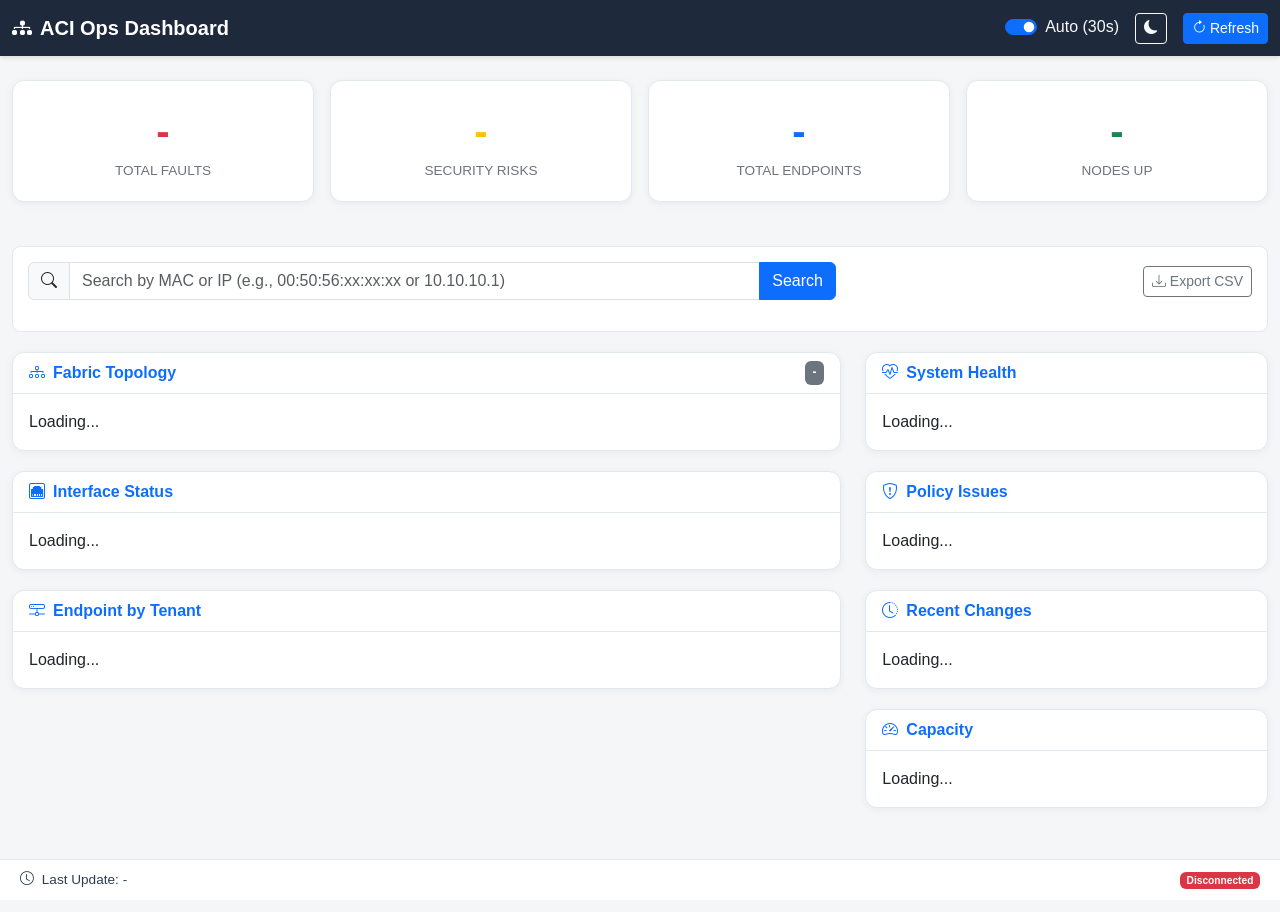
==== frontend/index.html @ 094ddac4 "feat: v1.1.0 - Endpoint 검색, 자동 새로고침, 테마 전환, CSV 내보내기" ====
<!DOCTYPE html>
<html lang="ko">
<head>
    <meta charset="UTF-8">
    <meta name="viewport" content="width=device-width, initial-scale=1.0">
    <title>ACI Ops Dashboard</title>
    
    <link href="https://cdn.jsdelivr.net/npm/bootstrap@5.3.0/dist/css/bootstrap.min.css" rel="stylesheet">
    <link rel="stylesheet" href="https://cdn.jsdelivr.net/npm/bootstrap-icons@1.10.0/font/bootstrap-icons.css">
    
    <style>
        /* ============================================
           테마 변수 (Light/Dark 모드 지원)
           ============================================ */
        :root {
            --bg-body: #f4f6f8;
            --bg-card: #ffffff;
            --bg-navbar: #1e293b;
            --text-main: #2c3e50;
            --text-muted: #6c757d;
            --border-color: #e2e8f0;
            --primary: #0d6efd;
            --success: #198754;
            --danger: #dc3545;
            --warning: #ffc107;
        }
        
        /* 다크 모드 */
        [data-theme="dark"] {
            --bg-body: #1a1a2e;
            --bg-card: #16213e;
            --bg-navbar: #0f0f1a;
            --text-main: #f8f9fa;
            --text-muted: #adb5bd;
            --border-color: #2d3748;
        }

        body { 
            background-color: var(--bg-body); 
            color: var(--text-main); 
            font-family: -apple-system, BlinkMacSystemFont, "Segoe UI", Roboto, sans-serif;
            transition: background-color 0.3s, color 0.3s;
        }

        /* 네비게이션 */
        .navbar {
            background-color: var(--bg-navbar) !important;
            box-shadow: 0 2px 4px rgba(0,0,0,0.1);
        }
        .navbar-brand { font-weight: 700; }

        /* 카드 */
        .card {
            background: var(--bg-card);
            border: 1px solid var(--border-color);
            border-radius: 12px;
            box-shadow: 0 2px 8px rgba(0,0,0,0.05);
            margin-bottom: 20px;
            transition: background-color 0.3s, border-color 0.3s;
        }
        .card-header {
            background: transparent;
            border-bottom: 1px solid var(--border-color);
            font-weight: 700;
            color: var(--primary);
        }

        /* 상단 통계 카드 */
        .stat-card { text-align: center; padding: 20px; }
        .stat-value { font-size: 2.5rem; font-weight: 700; }
        .stat-label { font-size: 0.85rem; color: var(--text-muted); }

        /* 토폴로지 */
        .topology-container { padding: 20px; text-align: center; }
        .layer-label { 
            font-size: 0.75rem; 
            font-weight: 700; 
            color: var(--text-muted); 
            margin: 15px 0 10px;
            letter-spacing: 1px;
        }
        .node-chip {
            display: inline-flex;
            align-items: center;
            padding: 8px 16px;
            margin: 4px;
            border-radius: 50px;
            font-size: 0.8rem;
            font-weight: 600;
            background: var(--bg-body);
            border: 1px solid var(--border-color);
            transition: transform 0.2s;
        }
        .node-chip:hover { transform: scale(1.05); cursor: pointer; }
        
        .status-dot {
            width: 8px; height: 8px;
            border-radius: 50%;
            margin-right: 8px;
        }
        .dot-up { background: var(--success); box-shadow: 0 0 4px var(--success); }
        .dot-down { background: var(--danger); box-shadow: 0 0 4px var(--danger); }
        
        .connector-line {
            height: 1px;
            background: var(--border-color);
            margin: 15px 10%;
        }

        /* 테이블 */
        .table { color: var(--text-main); }
        .table thead th { 
            background: var(--bg-body); 
            border-bottom: 2px solid var(--border-color);
            font-size: 0.8rem;
            text-transform: uppercase;
        }
        .table td { border-color: var(--border-color); }

        /* 검색창 */
        .search-box {
            background: var(--bg-card);
            border: 1px solid var(--border-color);
            border-radius: 8px;
            padding: 15px;
            margin-bottom: 20px;
        }

        /* 로딩 오버레이 */
        #loading-overlay {
            position: fixed;
            top: 0; left: 0;
            width: 100%; height: 100%;
            background: rgba(0,0,0,0.5);
            z-index: 9999;
            display: none;
            justify-content: center;
            align-items: center;
        }
        #loading-overlay .spinner-box {
            background: var(--bg-card);
            padding: 30px 50px;
            border-radius: 12px;
            text-align: center;
        }

        /* 상태 표시 바 */
        .status-bar {
            background: var(--bg-card);
            border-top: 1px solid var(--border-color);
            padding: 10px 20px;
            position: fixed;
            bottom: 0;
            width: 100%;
            font-size: 0.85rem;
            display: flex;
            justify-content: space-between;
            align-items: center;
        }

        /* ============================================
        다크 모드 추가 스타일
        ============================================ */
        [data-theme="dark"] .modal-content {
            background: var(--bg-card);
            color: var(--text-main);
        }
        [data-theme="dark"] .form-control {
            background: var(--bg-body);
            border-color: var(--border-color);
            color: var(--text-main);
        }
        [data-theme="dark"] .form-control::placeholder {
            color: var(--text-muted);
        }
        [data-theme="dark"] .input-group-text {
            background: var(--bg-body);
            border-color: var(--border-color);
            color: var(--text-main);
        }
        [data-theme="dark"] .table {
            color: var(--text-main);
        }
        [data-theme="dark"] .table thead th {
            background: var(--bg-body);
            color: var(--text-main);
            border-color: var(--border-color);
        }
        [data-theme="dark"] .table td {
            border-color: var(--border-color);
        }
        [data-theme="dark"] .alert-info {
            background: #1e3a5f;
            border-color: #2d4a6f;
            color: #7dd3fc;
        }
        [data-theme="dark"] .alert-warning {
            background: #4a3f00;
            border-color: #5a4f10;
            color: #fcd34d;
        }
        [data-theme="dark"] .alert-success {
            background: #14532d;
            border-color: #166534;
            color: #86efac;
        }
        [data-theme="dark"] .alert-danger {
            background: #4a1515;
            border-color: #5a2525;
            color: #fca5a5;
        }
        [data-theme="dark"] .list-group-item {
            background: transparent;
            border-color: var(--border-color);
            color: var(--text-main);
        }
        [data-theme="dark"] .list-group-item-action:hover {
            background: var(--bg-body);
        }
        [data-theme="dark"] .progress {
            background: var(--bg-body);
        }
        [data-theme="dark"] code {
            color: #f472b6;
        }
        [data-theme="dark"] .btn-outline-secondary {
            color: var(--text-muted);
            border-color: var(--border-color);
        }
        [data-theme="dark"] .btn-outline-secondary:hover {
            background: var(--bg-body);
            color: var(--text-main);
        }
        [data-theme="dark"] .stat-label {
            color: var(--text-muted);
        }
        [data-theme="dark"] .btn-close {
            filter: invert(1);
        }
        [data-theme="dark"] .node-chip {
            background: #2d3748;
            border-color: #4a5568;
            color: #f8f9fa;
        }
        [data-theme="dark"] .layer-label {
            color: #a0aec0;
        }
        [data-theme="dark"] .topology-container {
            color: #f8f9fa;
        }
    </style>
</head>
<body>
    <!-- ============================================
         로딩 오버레이
         ============================================ -->
    <div id="loading-overlay">
        <div class="spinner-box">
            <div class="spinner-border text-primary" role="status"></div>
            <div class="mt-3">Loading...</div>
        </div>
    </div>

    <!-- ============================================
         네비게이션 바
         ============================================ -->
    <nav class="navbar navbar-expand-lg navbar-dark sticky-top">
        <div class="container-fluid">
            <a class="navbar-brand" href="#">
                <i class="bi bi-diagram-3-fill me-2"></i>ACI Ops Dashboard
            </a>
            <div class="d-flex align-items-center gap-3">
                <!-- 자동 새로고침 토글 -->
                <div class="form-check form-switch text-light">
                    <input class="form-check-input" type="checkbox" id="autoRefresh" checked>
                    <label class="form-check-label" for="autoRefresh">Auto (30s)</label>
                </div>
                <!-- 테마 토글 -->
                <button class="btn btn-sm btn-outline-light" onclick="toggleTheme()" title="테마 전환">
                    <i class="bi bi-moon-fill" id="theme-icon"></i>
                </button>
                <!-- 새로고침 버튼 -->
                <button class="btn btn-sm btn-primary" onclick="loadAll()">
                    <i class="bi bi-arrow-clockwise me-1"></i>Refresh
                </button>
            </div>
        </div>
    </nav>

    <!-- ============================================
         메인 컨텐츠
         ============================================ -->
    <div class="container-fluid py-4" style="margin-bottom: 60px;">
        
        <!-- 상단 통계 카드 -->
        <div class="row g-3 mb-4">
            <div class="col-md-3">
                <div class="card stat-card">
                    <div class="stat-value text-danger" id="total-faults">-</div>
                    <div class="stat-label">TOTAL FAULTS</div>
                </div>
            </div>
            <div class="col-md-3">
                <div class="card stat-card">
                    <div class="stat-value text-warning" id="security-risks">-</div>
                    <div class="stat-label">SECURITY RISKS</div>
                </div>
            </div>
            <div class="col-md-3">
                <div class="card stat-card">
                    <div class="stat-value text-primary" id="total-endpoints">-</div>
                    <div class="stat-label">TOTAL ENDPOINTS</div>
                </div>
            </div>
            <div class="col-md-3">
                <div class="card stat-card">
                    <div class="stat-value text-success" id="nodes-up">-</div>
                    <div class="stat-label">NODES UP</div>
                </div>
            </div>
        </div>

        <!-- Endpoint 검색 -->
        <div class="search-box">
            <div class="row align-items-center">
                <div class="col-md-8">
                    <div class="input-group">
                        <span class="input-group-text"><i class="bi bi-search"></i></span>
                        <input type="text" class="form-control" id="search-input" 
                               placeholder="Search by MAC or IP (e.g., 00:50:56:xx:xx:xx or 10.10.10.1)">
                        <button class="btn btn-primary" onclick="searchEndpoint()">Search</button>
                    </div>
                </div>
                <div class="col-md-4 text-end">
                    <button class="btn btn-outline-secondary btn-sm" onclick="exportCSV()">
                        <i class="bi bi-download me-1"></i>Export CSV
                    </button>
                </div>
            </div>
            <div id="search-results" class="mt-3"></div>
        </div>

        <!-- 메인 그리드 -->
        <div class="row">
            <!-- 왼쪽: 토폴로지 + 인터페이스 + Endpoint -->
            <div class="col-lg-8">
                <div class="card">
                    <div class="card-header d-flex justify-content-between">
                        <span><i class="bi bi-diagram-3 me-2"></i>Fabric Topology</span>
                        <span class="badge bg-secondary" id="topology-summary">-</span>
                    </div>
                    <div class="card-body">
                        <div id="topology-content">Loading...</div>
                    </div>
                </div>

                <div class="card">
                    <div class="card-header">
                        <i class="bi bi-ethernet me-2"></i>Interface Status
                    </div>
                    <div class="card-body">
                        <div id="interface-content">Loading...</div>
                    </div>
                </div>

                <div class="card">
                    <div class="card-header">
                        <i class="bi bi-hdd-network me-2"></i>Endpoint by Tenant
                    </div>
                    <div class="card-body">
                        <div id="endpoint-content">Loading...</div>
                    </div>
                </div>
            </div>

            <!-- 오른쪽: Health + Policy + Audit + Capacity -->
            <div class="col-lg-4">
                <div class="card">
                    <div class="card-header">
                        <i class="bi bi-heart-pulse me-2"></i>System Health
                    </div>
                    <div class="card-body">
                        <div id="health-content">Loading...</div>
                    </div>
                </div>

                <div class="card">
                    <div class="card-header">
                        <i class="bi bi-shield-exclamation me-2"></i>Policy Issues
                    </div>
                    <div class="card-body">
                        <div id="policy-content">Loading...</div>
                    </div>
                </div>

                <div class="card">
                    <div class="card-header">
                        <i class="bi bi-clock-history me-2"></i>Recent Changes
                    </div>
                    <div class="card-body">
                        <div id="audit-content">Loading...</div>
                    </div>
                </div>

                <div class="card">
                    <div class="card-header">
                        <i class="bi bi-speedometer2 me-2"></i>Capacity
                    </div>
                    <div class="card-body">
                        <div id="capacity-content">Loading...</div>
                    </div>
                </div>
            </div>
        </div>
    </div>

    <!-- ============================================
         하단 상태 바
         ============================================ -->
    <div class="status-bar">
        <div>
            <i class="bi bi-clock me-1"></i>
            Last Update: <span id="last-update">-</span>
        </div>
        <div>
            <span class="badge bg-success" id="connection-status">Connected</span>
        </div>
    </div>

    <!-- ============================================
         Fault 상세 모달
         ============================================ -->
    <div class="modal fade" id="faultModal" tabindex="-1">
        <div class="modal-dialog modal-lg">
            <div class="modal-content">
                <div class="modal-header">
                    <h5 class="modal-title"><i class="bi bi-exclamation-triangle me-2"></i>Fault Details</h5>
                    <button type="button" class="btn-close" data-bs-dismiss="modal"></button>
                </div>
                <div class="modal-body" id="fault-modal-body"></div>
            </div>
        </div>
    </div>

    <!-- Bootstrap JS -->
    <script src="https://cdn.jsdelivr.net/npm/bootstrap@5.3.0/dist/js/bootstrap.bundle.min.js"></script>
    
    <script>
        // ============================================
        // 전역 변수
        // ============================================
        let autoRefreshInterval = null;  // 자동 새로고침 타이머
        let cachedData = null;           // API 응답 캐시 (CSV 내보내기용)

        // ============================================
        // 초기화
        // ============================================
        window.onload = function() {
            loadAll();           // 데이터 로드
            setupAutoRefresh();  // 자동 새로고침 설정
            loadTheme();         // 저장된 테마 로드
        };

        // ============================================
        // 자동 새로고침 설정
        // ============================================
        function setupAutoRefresh() {
            const checkbox = document.getElementById('autoRefresh');
            
            // 체크박스 상태 변경 이벤트
            checkbox.addEventListener('change', function() {
                if (this.checked) {
                    autoRefreshInterval = setInterval(loadAll, 30000);  // 30초
                } else {
                    clearInterval(autoRefreshInterval);
                }
            });
            
            // 초기 설정 (30초마다 새로고침)
            autoRefreshInterval = setInterval(loadAll, 30000);
        }

        // ============================================
        // 테마 전환 (다크/라이트)
        // ============================================
        function toggleTheme() {
            const body = document.body;
            const icon = document.getElementById('theme-icon');
            
            if (body.getAttribute('data-theme') === 'dark') {
                body.removeAttribute('data-theme');
                icon.className = 'bi bi-moon-fill';
                localStorage.setItem('theme', 'light');
            } else {
                body.setAttribute('data-theme', 'dark');
                icon.className = 'bi bi-sun-fill';
                localStorage.setItem('theme', 'dark');
            }
        }

        // 저장된 테마 로드
        function loadTheme() {
            const savedTheme = localStorage.getItem('theme');
            if (savedTheme === 'dark') {
                document.body.setAttribute('data-theme', 'dark');
                document.getElementById('theme-icon').className = 'bi bi-sun-fill';
            }
        }

        // ============================================
        // 전체 데이터 로드
        // ============================================
        async function loadAll() {
            document.getElementById('loading-overlay').style.display = 'flex';
            
            try {
                const response = await fetch('/api/all');
                if (!response.ok) throw new Error('API Error');
                
                const data = await response.json();
                cachedData = data;  // 캐시 저장
                
                // 상단 통계 업데이트
                document.getElementById('total-faults').textContent = data.health.total_faults;
                document.getElementById('security-risks').textContent = data.policy.security_risks;
                document.getElementById('total-endpoints').textContent = data.endpoint.total.toLocaleString();
                document.getElementById('nodes-up').textContent = `${data.health.nodes.up}/${data.health.nodes.up + data.health.nodes.down}`;
                
                // 각 섹션 렌더링
                renderTopology(data.topology);
                renderHealth(data.health);
                renderPolicy(data.policy);
                renderInterface(data.interface);
                renderEndpoint(data.endpoint);
                renderAudit(data.audit);
                renderCapacity(data.capacity);
                
                // 상태 바 업데이트
                document.getElementById('last-update').textContent = new Date().toLocaleTimeString();
                document.getElementById('connection-status').className = 'badge bg-success';
                document.getElementById('connection-status').textContent = 'Connected';
                
            } catch (error) {
                console.error('Error:', error);
                document.getElementById('connection-status').className = 'badge bg-danger';
                document.getElementById('connection-status').textContent = 'Disconnected';
            }
            
            document.getElementById('loading-overlay').style.display = 'none';
        }

        // ============================================
        // Endpoint 검색
        // ============================================
        async function searchEndpoint() {
            const query = document.getElementById('search-input').value.trim();
            if (!query) {
                alert('MAC 또는 IP 주소를 입력하세요.');
                return;
            }
            
            try {
                const response = await fetch(`/api/endpoint/search?q=${encodeURIComponent(query)}`);
                const results = await response.json();
                
                let html = '';
                if (results.length === 0) {
                    html = '<div class="alert alert-warning">검색 결과가 없습니다.</div>';
                } else {
                    html = `
                        <div class="alert alert-info">Found ${results.length} endpoint(s)</div>
                        <div class="table-responsive">
                            <table class="table table-sm table-bordered">
                                <thead>
                                    <tr>
                                        <th>MAC</th>
                                        <th>IP</th>
                                        <th>Tenant</th>
                                        <th>EPG</th>
                                        <th>Node</th>
                                        <th>Interface</th>
                                    </tr>
                                </thead>
                                <tbody>
                    `;
                    results.forEach(ep => {
                        html += `
                            <tr>
                                <td><code>${ep.mac}</code></td>
                                <td>${ep.ip}</td>
                                <td>${ep.tenant}</td>
                                <td>${ep.epg}</td>
                                <td><span class="badge bg-primary">${ep.node}</span></td>
                                <td><span class="badge bg-secondary">${ep.interface}</span></td>
                            </tr>
                        `;
                    });
                    html += '</tbody></table></div>';
                }
                
                document.getElementById('search-results').innerHTML = html;
                
            } catch (error) {
                document.getElementById('search-results').innerHTML = 
                    '<div class="alert alert-danger">검색 중 오류가 발생했습니다.</div>';
            }
        }

        // Enter 키로 검색
        document.getElementById('search-input').addEventListener('keypress', function(e) {
            if (e.key === 'Enter') searchEndpoint();
        });

        // ============================================
        // CSV 내보내기
        // ============================================
        function exportCSV() {
            if (!cachedData) {
                alert('데이터를 먼저 로드하세요.');
                return;
            }
            
            // CSV 데이터 생성
            let csv = 'Category,Item,Value\n';
            csv += `Health,Total Faults,${cachedData.health.total_faults}\n`;
            csv += `Health,Critical,${cachedData.health.severity.critical}\n`;
            csv += `Health,Major,${cachedData.health.severity.major}\n`;
            csv += `Health,Minor,${cachedData.health.severity.minor}\n`;
            csv += `Health,Warning,${cachedData.health.severity.warning}\n`;
            csv += `Health,Nodes Up,${cachedData.health.nodes.up}\n`;
            csv += `Health,Nodes Down,${cachedData.health.nodes.down}\n`;
            csv += `Policy,Security Risks,${cachedData.policy.security_risks}\n`;
            csv += `Policy,Tenants,${cachedData.policy.total_tenants}\n`;
            csv += `Policy,Contracts,${cachedData.policy.total_contracts}\n`;
            csv += `Interface,Total,${cachedData.interface.total}\n`;
            csv += `Interface,Up,${cachedData.interface.up}\n`;
            csv += `Interface,Down,${cachedData.interface.down}\n`;
            csv += `Endpoint,Total,${cachedData.endpoint.total}\n`;
            
            // 파일 다운로드
            const blob = new Blob([csv], { type: 'text/csv' });
            const url = window.URL.createObjectURL(blob);
            const a = document.createElement('a');
            a.href = url;
            a.download = `aci-report-${new Date().toISOString().slice(0,10)}.csv`;
            a.click();
        }

        // ============================================
        // 렌더링 함수들
        // ============================================
        
        // 토폴로지 렌더링
        function renderTopology(data) {
            document.getElementById('topology-summary').textContent = 
                `${data.summary.controllers}C / ${data.summary.spines}S / ${data.summary.leafs}L`;
            
            const getDot = (status) => `<span class="status-dot ${status === 'UP' ? 'dot-up' : 'dot-down'}"></span>`;
            
            let html = `
                <div class="topology-container">
                    <div class="layer-label">CONTROLLERS</div>
                    <div class="mb-2">
                        ${data.controllers.map(c => `
                            <div class="node-chip">${getDot(c.status)}${c.name}</div>
                        `).join('')}
                    </div>
                    
                    <div class="connector-line"></div>
                    
                    <div class="layer-label">SPINES</div>
                    <div class="mb-2">
                        ${data.spines.map(s => `
                            <div class="node-chip">${getDot(s.status)}${s.name}</div>
                        `).join('')}
                    </div>
                    
                    <div class="connector-line"></div>
                    
                    <div class="layer-label">LEAFS</div>
                    <div>
                        ${data.leafs.map(l => `
                            <div class="node-chip" style="${l.status !== 'UP' ? 'border-color:var(--danger)' : ''}">${getDot(l.status)}${l.name}</div>
                        `).join('')}
                    </div>
                </div>
            `;
            document.getElementById('topology-content').innerHTML = html;
        }

        // Health 렌더링
        function renderHealth(data) {
            let html = `
                <div class="d-flex gap-2 mb-3 flex-wrap">
                    <span class="badge bg-danger">Critical: ${data.severity.critical}</span>
                    <span class="badge bg-warning text-dark">Major: ${data.severity.major}</span>
                    <span class="badge bg-info">Minor: ${data.severity.minor}</span>
                    <span class="badge bg-secondary">Warning: ${data.severity.warning}</span>
                </div>
            `;
            
            if (data.critical_major.length > 0) {
                html += '<div class="list-group list-group-flush">';
                data.critical_major.slice(0, 5).forEach((f, idx) => {
                    const colorClass = f.severity === 'CRITICAL' ? 'text-danger' : 'text-warning';
                    html += `
                        <a href="#" class="list-group-item list-group-item-action ${colorClass}" 
                           onclick="showFaultDetail(${idx}); return false;">
                            <i class="bi bi-exclamation-circle me-1"></i>
                            <small>${f.description}</small>
                        </a>
                    `;
                });
                html += '</div>';
            } else {
                html += '<div class="text-success text-center py-3"><i class="bi bi-check-circle-fill fs-1"></i><br>All Systems Normal</div>';
            }
            
            document.getElementById('health-content').innerHTML = html;
        }

        // Fault 상세 모달
        function showFaultDetail(idx) {
            const fault = cachedData.health.critical_major[idx];
            document.getElementById('fault-modal-body').innerHTML = `
                <div class="mb-3">
                    <span class="badge ${fault.severity === 'CRITICAL' ? 'bg-danger' : 'bg-warning'} fs-6">${fault.severity}</span>
                </div>
                <p class="lead">${fault.description}</p>
            `;
            new bootstrap.Modal(document.getElementById('faultModal')).show();
        }

        // Policy 렌더링
        function renderPolicy(data) {
            let html = `
                <div class="d-flex justify-content-between mb-3">
                    <span>Tenants: <strong>${data.total_tenants}</strong></span>
                    <span>Contracts: <strong>${data.total_contracts}</strong></span>
                </div>
            `;
            
            if (data.risky_contracts.length > 0) {
                html += '<div class="text-danger mb-2"><small><i class="bi bi-exclamation-triangle me-1"></i>Risky Contracts:</small></div>';
                html += '<ul class="list-group list-group-flush">';
                data.risky_contracts.slice(0, 4).forEach(c => {
                    html += `<li class="list-group-item py-2 px-0"><small>[${c.tenant}] ${c.name}</small></li>`;
                });
                html += '</ul>';
            } else {
                html += '<div class="text-success"><i class="bi bi-shield-check me-1"></i>No risky policies found</div>';
            }
            
            document.getElementById('policy-content').innerHTML = html;
        }

        // Interface 렌더링
        function renderInterface(data) {
            const upPct = ((data.up / data.total) * 100).toFixed(1);
            
            let html = `
                <div class="progress mb-3" style="height: 20px;">
                    <div class="progress-bar bg-success" style="width: ${upPct}%">${data.up} Up</div>
                    <div class="progress-bar bg-danger" style="width: ${100-upPct}%">${data.down} Down</div>
                </div>
            `;
            
            if (data.down_reasons.length > 0) {
                html += '<table class="table table-sm mb-0"><thead><tr><th>Reason</th><th class="text-end">Count</th></tr></thead><tbody>';
                data.down_reasons.slice(0, 4).forEach(r => {
                    html += `<tr><td>${r.reason}</td><td class="text-end"><span class="badge bg-secondary">${r.count}</span></td></tr>`;
                });
                html += '</tbody></table>';
            }
            
            document.getElementById('interface-content').innerHTML = html;
        }

        // Endpoint 렌더링
        function renderEndpoint(data) {
            let html = '<table class="table table-sm mb-0"><thead><tr><th>Tenant</th><th class="text-end">Endpoints</th></tr></thead><tbody>';
            data.by_tenant.forEach(t => {
                html += `<tr><td>${t.tenant}</td><td class="text-end"><span class="badge bg-primary">${t.count}</span></td></tr>`;
            });
            html += '</tbody></table>';
            
            document.getElementById('endpoint-content').innerHTML = html;
        }

        // Audit 렌더링
        function renderAudit(data) {
            let html = `
                <div class="d-flex gap-2 mb-3">
                    <span class="badge bg-success">Create: ${data.actions.creation}</span>
                    <span class="badge bg-warning text-dark">Modify: ${data.actions.modification}</span>
                    <span class="badge bg-danger">Delete: ${data.actions.deletion}</span>
                </div>
            `;
            
            html += '<ul class="list-group list-group-flush">';
            data.by_user.slice(0, 3).forEach(u => {
                html += `
                    <li class="list-group-item d-flex justify-content-between py-2 px-0">
                        <span><i class="bi bi-person me-1"></i>${u.user}</span>
                        <span class="badge bg-secondary">${u.count}</span>
                    </li>
                `;
            });
            html += '</ul>';
            
            document.getElementById('audit-content').innerHTML = html;
        }

        // Capacity 렌더링
        function renderCapacity(data) {
            let html = '';
            
            if (data.high_usage_count > 0) {
                html += `<div class="alert alert-warning py-2"><i class="bi bi-exclamation-triangle me-1"></i>${data.high_usage_count} node(s) with high usage</div>`;
            } else {
                html += '<div class="alert alert-success py-2"><i class="bi bi-check-circle me-1"></i>All nodes normal</div>';
            }
            
            html += '<table class="table table-sm mb-0"><thead><tr><th>Node</th><th class="text-end">Usage</th></tr></thead><tbody>';
            data.tcam.slice(0, 5).forEach(t => {
                const barClass = t.percentage >= 80 ? 'bg-danger' : (t.percentage >= 50 ? 'bg-warning' : 'bg-success');
                html += `
                    <tr>
                        <td>${t.node}</td>
                        <td class="text-end"><span class="badge ${barClass}">${t.percentage}%</span></td>
                    </tr>
                `;
            });
            html += '</tbody></table>';
            
            document.getElementById('capacity-content').innerHTML = html;
        }
    </script>
</body>
</html>
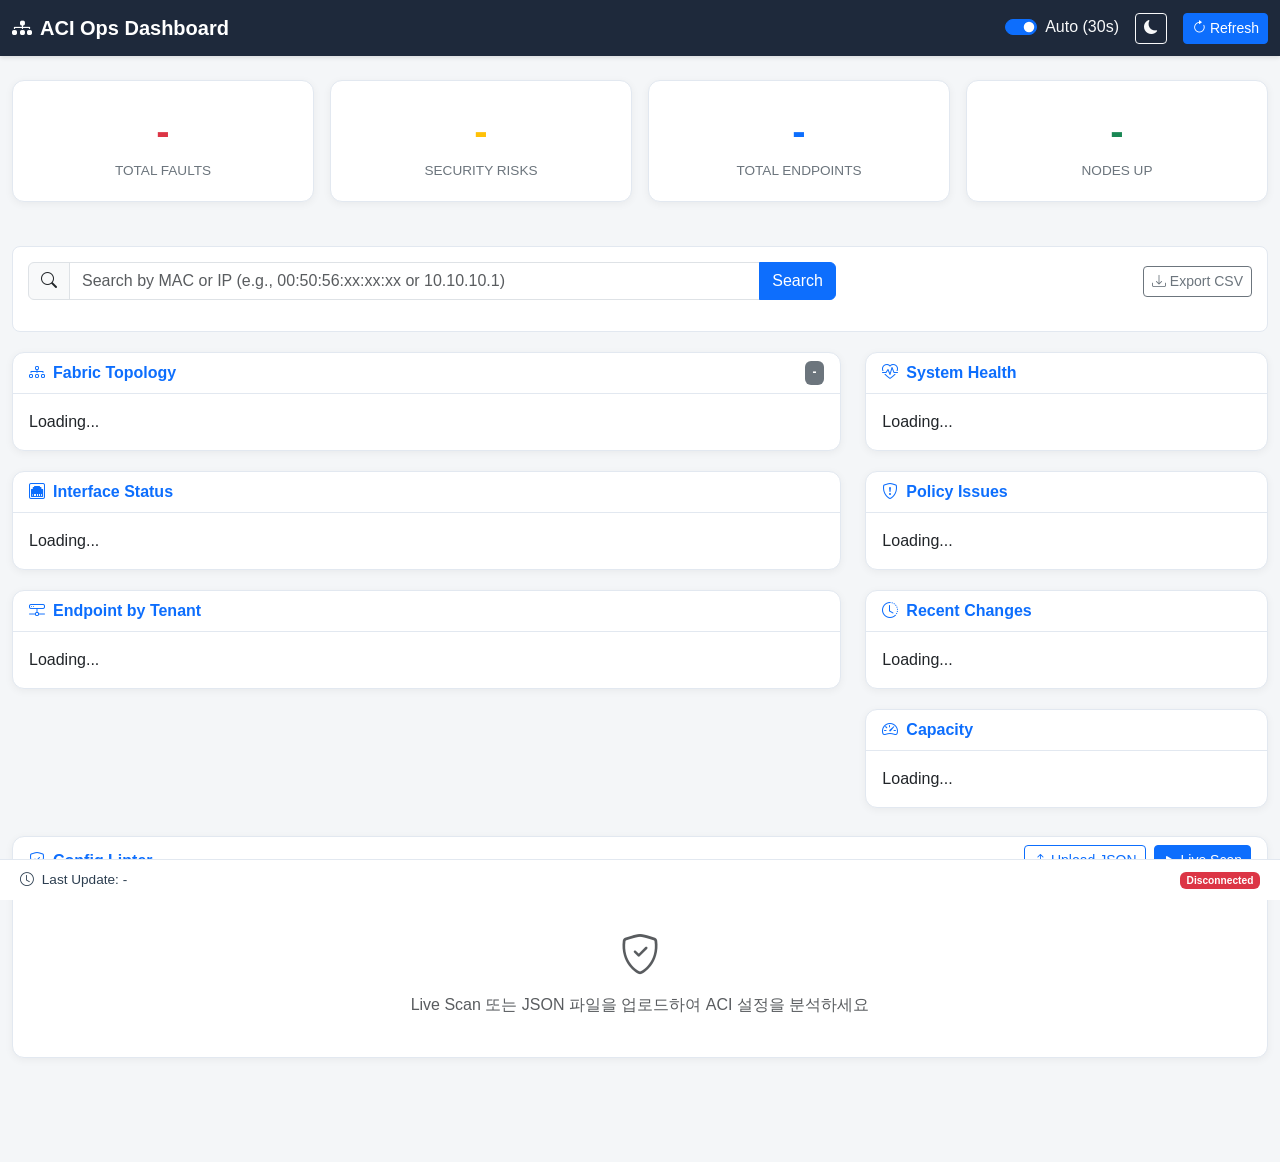
==== commit 1f5d9b96: ""feat: add Config Linter / Validator (v1.3.0)"" ====
--- a/frontend/index.html
+++ b/frontend/index.html
@@ -4,10 +4,10 @@
     <meta charset="UTF-8">
     <meta name="viewport" content="width=device-width, initial-scale=1.0">
     <title>ACI Ops Dashboard</title>
-    
+
     <link href="https://cdn.jsdelivr.net/npm/bootstrap@5.3.0/dist/css/bootstrap.min.css" rel="stylesheet">
     <link rel="stylesheet" href="https://cdn.jsdelivr.net/npm/bootstrap-icons@1.10.0/font/bootstrap-icons.css">
-    
+
     <style>
         /* ============================================
            테마 변수 (Light/Dark 모드 지원)
@@ -24,8 +24,7 @@
             --danger: #dc3545;
             --warning: #ffc107;
         }
-        
-        /* 다크 모드 */
+
         [data-theme="dark"] {
             --bg-body: #1a1a2e;
             --bg-card: #16213e;
@@ -35,47 +34,89 @@
             --border-color: #2d3748;
         }
 
-        body { 
-            background-color: var(--bg-body); 
-            color: var(--text-main); 
+        /* ============================================
+           기본 레이아웃
+           ============================================ */
+        body {
+            background-color: var(--bg-body);
+            color: var(--text-main);
             font-family: -apple-system, BlinkMacSystemFont, "Segoe UI", Roboto, sans-serif;
             transition: background-color 0.3s, color 0.3s;
         }
 
-        /* 네비게이션 */
-        .navbar {
+        /* header — 네비게이션 바 */
+        header .navbar {
             background-color: var(--bg-navbar) !important;
-            box-shadow: 0 2px 4px rgba(0,0,0,0.1);
-        }
-        .navbar-brand { font-weight: 700; }
-
-        /* 카드 */
-        .card {
+            box-shadow: 0 2px 4px rgba(0, 0, 0, 0.1);
+        }
+        header .navbar-brand { font-weight: 700; }
+
+        /* main — 페이지 본문 */
+        main {
+            padding: 1.5rem 1rem;
+            margin-bottom: 60px;
+        }
+
+        /* footer — 하단 상태 바 */
+        footer.status-bar {
+            background: var(--bg-card);
+            border-top: 1px solid var(--border-color);
+            padding: 10px 20px;
+            position: fixed;
+            bottom: 0;
+            width: 100%;
+            font-size: 0.85rem;
+            display: flex;
+            justify-content: space-between;
+            align-items: center;
+        }
+
+        /* ============================================
+           카드 공통 스타일
+           article.card — 독립적인 콘텐츠 단위
+           ============================================ */
+        article.card {
             background: var(--bg-card);
             border: 1px solid var(--border-color);
             border-radius: 12px;
-            box-shadow: 0 2px 8px rgba(0,0,0,0.05);
+            box-shadow: 0 2px 8px rgba(0, 0, 0, 0.05);
             margin-bottom: 20px;
             transition: background-color 0.3s, border-color 0.3s;
         }
-        .card-header {
+        article.card .card-header {
             background: transparent;
             border-bottom: 1px solid var(--border-color);
             font-weight: 700;
             color: var(--primary);
         }
 
-        /* 상단 통계 카드 */
-        .stat-card { text-align: center; padding: 20px; }
-        .stat-value { font-size: 2.5rem; font-weight: 700; }
-        .stat-label { font-size: 0.85rem; color: var(--text-muted); }
+        /* ============================================
+           섹션별 스타일
+           ============================================ */
+
+        /* 상단 통계 섹션 */
+        section.stats-section .stat-card {
+            text-align: center;
+            padding: 20px;
+        }
+        section.stats-section .stat-value { font-size: 2.5rem; font-weight: 700; }
+        section.stats-section .stat-label { font-size: 0.85rem; color: var(--text-muted); }
+
+        /* Endpoint 검색 섹션 */
+        section.search-section {
+            background: var(--bg-card);
+            border: 1px solid var(--border-color);
+            border-radius: 8px;
+            padding: 15px;
+            margin-bottom: 20px;
+        }
 
         /* 토폴로지 */
         .topology-container { padding: 20px; text-align: center; }
-        .layer-label { 
-            font-size: 0.75rem; 
-            font-weight: 700; 
-            color: var(--text-muted); 
+        .layer-label {
+            font-size: 0.75rem;
+            font-weight: 700;
+            color: var(--text-muted);
             margin: 15px 0 10px;
             letter-spacing: 1px;
         }
@@ -92,15 +133,16 @@
             transition: transform 0.2s;
         }
         .node-chip:hover { transform: scale(1.05); cursor: pointer; }
-        
+
         .status-dot {
-            width: 8px; height: 8px;
+            width: 8px;
+            height: 8px;
             border-radius: 50%;
             margin-right: 8px;
         }
-        .dot-up { background: var(--success); box-shadow: 0 0 4px var(--success); }
-        .dot-down { background: var(--danger); box-shadow: 0 0 4px var(--danger); }
-        
+        .dot-up   { background: var(--success); box-shadow: 0 0 4px var(--success); }
+        .dot-down { background: var(--danger);  box-shadow: 0 0 4px var(--danger); }
+
         .connector-line {
             height: 1px;
             background: var(--border-color);
@@ -109,29 +151,20 @@
 
         /* 테이블 */
         .table { color: var(--text-main); }
-        .table thead th { 
-            background: var(--bg-body); 
+        .table thead th {
+            background: var(--bg-body);
             border-bottom: 2px solid var(--border-color);
             font-size: 0.8rem;
             text-transform: uppercase;
         }
         .table td { border-color: var(--border-color); }
-
-        /* 검색창 */
-        .search-box {
-            background: var(--bg-card);
-            border: 1px solid var(--border-color);
-            border-radius: 8px;
-            padding: 15px;
-            margin-bottom: 20px;
-        }
 
         /* 로딩 오버레이 */
         #loading-overlay {
             position: fixed;
             top: 0; left: 0;
             width: 100%; height: 100%;
-            background: rgba(0,0,0,0.5);
+            background: rgba(0, 0, 0, 0.5);
             z-index: 9999;
             display: none;
             justify-content: center;
@@ -144,23 +177,9 @@
             text-align: center;
         }
 
-        /* 상태 표시 바 */
-        .status-bar {
-            background: var(--bg-card);
-            border-top: 1px solid var(--border-color);
-            padding: 10px 20px;
-            position: fixed;
-            bottom: 0;
-            width: 100%;
-            font-size: 0.85rem;
-            display: flex;
-            justify-content: space-between;
-            align-items: center;
-        }
-
         /* ============================================
-        다크 모드 추가 스타일
-        ============================================ */
+           다크 모드 오버라이드
+           ============================================ */
         [data-theme="dark"] .modal-content {
             background: var(--bg-card);
             color: var(--text-main);
@@ -170,273 +189,285 @@
             border-color: var(--border-color);
             color: var(--text-main);
         }
-        [data-theme="dark"] .form-control::placeholder {
-            color: var(--text-muted);
-        }
+        [data-theme="dark"] .form-control::placeholder { color: var(--text-muted); }
         [data-theme="dark"] .input-group-text {
             background: var(--bg-body);
             border-color: var(--border-color);
             color: var(--text-main);
         }
-        [data-theme="dark"] .table {
-            color: var(--text-main);
-        }
-        [data-theme="dark"] .table thead th {
-            background: var(--bg-body);
-            color: var(--text-main);
-            border-color: var(--border-color);
-        }
-        [data-theme="dark"] .table td {
-            border-color: var(--border-color);
-        }
-        [data-theme="dark"] .alert-info {
-            background: #1e3a5f;
-            border-color: #2d4a6f;
-            color: #7dd3fc;
-        }
-        [data-theme="dark"] .alert-warning {
-            background: #4a3f00;
-            border-color: #5a4f10;
-            color: #fcd34d;
-        }
-        [data-theme="dark"] .alert-success {
-            background: #14532d;
-            border-color: #166534;
-            color: #86efac;
-        }
-        [data-theme="dark"] .alert-danger {
-            background: #4a1515;
-            border-color: #5a2525;
-            color: #fca5a5;
-        }
-        [data-theme="dark"] .list-group-item {
-            background: transparent;
-            border-color: var(--border-color);
-            color: var(--text-main);
-        }
-        [data-theme="dark"] .list-group-item-action:hover {
-            background: var(--bg-body);
-        }
-        [data-theme="dark"] .progress {
-            background: var(--bg-body);
-        }
-        [data-theme="dark"] code {
-            color: #f472b6;
-        }
-        [data-theme="dark"] .btn-outline-secondary {
-            color: var(--text-muted);
-            border-color: var(--border-color);
-        }
-        [data-theme="dark"] .btn-outline-secondary:hover {
-            background: var(--bg-body);
-            color: var(--text-main);
-        }
-        [data-theme="dark"] .stat-label {
-            color: var(--text-muted);
-        }
-        [data-theme="dark"] .btn-close {
-            filter: invert(1);
-        }
-        [data-theme="dark"] .node-chip {
-            background: #2d3748;
-            border-color: #4a5568;
-            color: #f8f9fa;
-        }
-        [data-theme="dark"] .layer-label {
-            color: #a0aec0;
-        }
-        [data-theme="dark"] .topology-container {
-            color: #f8f9fa;
-        }
+        [data-theme="dark"] .table            { color: var(--text-main); }
+        [data-theme="dark"] .table thead th   { background: var(--bg-body); color: var(--text-main); border-color: var(--border-color); }
+        [data-theme="dark"] .table td         { border-color: var(--border-color); }
+        [data-theme="dark"] .alert-info       { background: #1e3a5f; border-color: #2d4a6f; color: #7dd3fc; }
+        [data-theme="dark"] .alert-warning    { background: #4a3f00; border-color: #5a4f10; color: #fcd34d; }
+        [data-theme="dark"] .alert-success    { background: #14532d; border-color: #166534; color: #86efac; }
+        [data-theme="dark"] .alert-danger     { background: #4a1515; border-color: #5a2525; color: #fca5a5; }
+        [data-theme="dark"] .list-group-item  { background: transparent; border-color: var(--border-color); color: var(--text-main); }
+        [data-theme="dark"] .list-group-item-action:hover { background: var(--bg-body); }
+        [data-theme="dark"] .progress         { background: var(--bg-body); }
+        [data-theme="dark"] code              { color: #f472b6; }
+        [data-theme="dark"] .btn-outline-secondary       { color: var(--text-muted); border-color: var(--border-color); }
+        [data-theme="dark"] .btn-outline-secondary:hover { background: var(--bg-body); color: var(--text-main); }
+        [data-theme="dark"] .stat-label       { color: var(--text-muted); }
+        [data-theme="dark"] .btn-close        { filter: invert(1); }
+        [data-theme="dark"] .node-chip        { background: #2d3748; border-color: #4a5568; color: #f8f9fa; }
+        [data-theme="dark"] .layer-label      { color: #a0aec0; }
+        [data-theme="dark"] .topology-container { color: #f8f9fa; }
+        [data-theme="dark"] .table-danger     { --bs-table-bg: rgba(220, 53, 69, 0.15); --bs-table-color: var(--text-main); }
     </style>
 </head>
 <body>
+
     <!-- ============================================
-         로딩 오버레이
+         로딩 오버레이 (role="status" — 접근성)
          ============================================ -->
-    <div id="loading-overlay">
+    <div id="loading-overlay" role="status" aria-live="polite">
         <div class="spinner-box">
-            <div class="spinner-border text-primary" role="status"></div>
+            <div class="spinner-border text-primary" aria-hidden="true"></div>
             <div class="mt-3">Loading...</div>
         </div>
     </div>
 
     <!-- ============================================
-         네비게이션 바
+         header — 사이트 헤더 / 네비게이션
          ============================================ -->
-    <nav class="navbar navbar-expand-lg navbar-dark sticky-top">
-        <div class="container-fluid">
-            <a class="navbar-brand" href="#">
-                <i class="bi bi-diagram-3-fill me-2"></i>ACI Ops Dashboard
-            </a>
-            <div class="d-flex align-items-center gap-3">
-                <!-- 자동 새로고침 토글 -->
-                <div class="form-check form-switch text-light">
-                    <input class="form-check-input" type="checkbox" id="autoRefresh" checked>
-                    <label class="form-check-label" for="autoRefresh">Auto (30s)</label>
-                </div>
-                <!-- 테마 토글 -->
-                <button class="btn btn-sm btn-outline-light" onclick="toggleTheme()" title="테마 전환">
-                    <i class="bi bi-moon-fill" id="theme-icon"></i>
-                </button>
-                <!-- 새로고침 버튼 -->
-                <button class="btn btn-sm btn-primary" onclick="loadAll()">
-                    <i class="bi bi-arrow-clockwise me-1"></i>Refresh
-                </button>
+    <header>
+        <nav class="navbar navbar-expand-lg navbar-dark sticky-top" aria-label="메인 네비게이션">
+            <div class="container-fluid">
+                <a class="navbar-brand" href="#">
+                    <i class="bi bi-diagram-3-fill me-2" aria-hidden="true"></i>ACI Ops Dashboard
+                </a>
+                <div class="d-flex align-items-center gap-3">
+                    <div class="form-check form-switch text-light">
+                        <input class="form-check-input" type="checkbox" id="autoRefresh"
+                               role="switch" aria-label="자동 새로고침 30초" checked>
+                        <label class="form-check-label" for="autoRefresh">Auto (30s)</label>
+                    </div>
+                    <button class="btn btn-sm btn-outline-light"
+                            onclick="toggleTheme()" aria-label="테마 전환">
+                        <i class="bi bi-moon-fill" id="theme-icon" aria-hidden="true"></i>
+                    </button>
+                    <button class="btn btn-sm btn-primary" onclick="loadAll()">
+                        <i class="bi bi-arrow-clockwise me-1" aria-hidden="true"></i>Refresh
+                    </button>
+                </div>
             </div>
-        </div>
-    </nav>
+        </nav>
+    </header>
 
     <!-- ============================================
-         메인 컨텐츠
+         main — 페이지 본문 전체
          ============================================ -->
-    <div class="container-fluid py-4" style="margin-bottom: 60px;">
-        
-        <!-- 상단 통계 카드 -->
-        <div class="row g-3 mb-4">
-            <div class="col-md-3">
-                <div class="card stat-card">
-                    <div class="stat-value text-danger" id="total-faults">-</div>
-                    <div class="stat-label">TOTAL FAULTS</div>
+    <main class="container-fluid">
+
+        <!-- ----------------------------------------
+             section: 상단 통계 요약
+             ---------------------------------------- -->
+        <section class="stats-section" aria-label="운영 현황 요약">
+            <div class="row g-3 mb-4">
+                <div class="col-md-3">
+                    <article class="card stat-card">
+                        <div class="stat-value text-danger" id="total-faults">-</div>
+                        <div class="stat-label">TOTAL FAULTS</div>
+                    </article>
+                </div>
+                <div class="col-md-3">
+                    <article class="card stat-card">
+                        <div class="stat-value text-warning" id="security-risks">-</div>
+                        <div class="stat-label">SECURITY RISKS</div>
+                    </article>
+                </div>
+                <div class="col-md-3">
+                    <article class="card stat-card">
+                        <div class="stat-value text-primary" id="total-endpoints">-</div>
+                        <div class="stat-label">TOTAL ENDPOINTS</div>
+                    </article>
+                </div>
+                <div class="col-md-3">
+                    <article class="card stat-card">
+                        <div class="stat-value text-success" id="nodes-up">-</div>
+                        <div class="stat-label">NODES UP</div>
+                    </article>
                 </div>
             </div>
-            <div class="col-md-3">
-                <div class="card stat-card">
-                    <div class="stat-value text-warning" id="security-risks">-</div>
-                    <div class="stat-label">SECURITY RISKS</div>
-                </div>
-            </div>
-            <div class="col-md-3">
-                <div class="card stat-card">
-                    <div class="stat-value text-primary" id="total-endpoints">-</div>
-                    <div class="stat-label">TOTAL ENDPOINTS</div>
-                </div>
-            </div>
-            <div class="col-md-3">
-                <div class="card stat-card">
-                    <div class="stat-value text-success" id="nodes-up">-</div>
-                    <div class="stat-label">NODES UP</div>
-                </div>
-            </div>
-        </div>
-
-        <!-- Endpoint 검색 -->
-        <div class="search-box">
+        </section>
+
+        <!-- ----------------------------------------
+             section: Endpoint 검색
+             ---------------------------------------- -->
+        <section class="search-section" aria-label="Endpoint 검색">
             <div class="row align-items-center">
                 <div class="col-md-8">
                     <div class="input-group">
-                        <span class="input-group-text"><i class="bi bi-search"></i></span>
-                        <input type="text" class="form-control" id="search-input" 
-                               placeholder="Search by MAC or IP (e.g., 00:50:56:xx:xx:xx or 10.10.10.1)">
+                        <label class="input-group-text" for="search-input">
+                            <i class="bi bi-search" aria-hidden="true"></i>
+                        </label>
+                        <input type="search" class="form-control" id="search-input"
+                               placeholder="Search by MAC or IP (e.g., 00:50:56:xx:xx:xx or 10.10.10.1)"
+                               aria-label="MAC 또는 IP 주소 검색">
                         <button class="btn btn-primary" onclick="searchEndpoint()">Search</button>
                     </div>
                 </div>
                 <div class="col-md-4 text-end">
                     <button class="btn btn-outline-secondary btn-sm" onclick="exportCSV()">
-                        <i class="bi bi-download me-1"></i>Export CSV
+                        <i class="bi bi-download me-1" aria-hidden="true"></i>Export CSV
                     </button>
                 </div>
             </div>
-            <div id="search-results" class="mt-3"></div>
-        </div>
-
-        <!-- 메인 그리드 -->
-        <div class="row">
-            <!-- 왼쪽: 토폴로지 + 인터페이스 + Endpoint -->
-            <div class="col-lg-8">
-                <div class="card">
-                    <div class="card-header d-flex justify-content-between">
-                        <span><i class="bi bi-diagram-3 me-2"></i>Fabric Topology</span>
-                        <span class="badge bg-secondary" id="topology-summary">-</span>
-                    </div>
-                    <div class="card-body">
-                        <div id="topology-content">Loading...</div>
-                    </div>
-                </div>
-
-                <div class="card">
-                    <div class="card-header">
-                        <i class="bi bi-ethernet me-2"></i>Interface Status
-                    </div>
-                    <div class="card-body">
-                        <div id="interface-content">Loading...</div>
-                    </div>
-                </div>
-
-                <div class="card">
-                    <div class="card-header">
-                        <i class="bi bi-hdd-network me-2"></i>Endpoint by Tenant
-                    </div>
-                    <div class="card-body">
-                        <div id="endpoint-content">Loading...</div>
-                    </div>
+            <div id="search-results" class="mt-3"
+                 role="region" aria-live="polite" aria-label="검색 결과"></div>
+        </section>
+
+        <!-- ----------------------------------------
+             section: 메인 대시보드 그리드
+             ---------------------------------------- -->
+        <section aria-label="대시보드 상세 정보">
+            <div class="row">
+
+                <!-- 왼쪽 컬럼 -->
+                <div class="col-lg-8">
+
+                    <article class="card" aria-label="Fabric Topology">
+                        <header class="card-header d-flex justify-content-between">
+                            <span><i class="bi bi-diagram-3 me-2" aria-hidden="true"></i>Fabric Topology</span>
+                            <span class="badge bg-secondary" id="topology-summary">-</span>
+                        </header>
+                        <div class="card-body">
+                            <div id="topology-content">Loading...</div>
+                        </div>
+                    </article>
+
+                    <article class="card" aria-label="Interface Status">
+                        <header class="card-header">
+                            <i class="bi bi-ethernet me-2" aria-hidden="true"></i>Interface Status
+                        </header>
+                        <div class="card-body">
+                            <div id="interface-content">Loading...</div>
+                        </div>
+                    </article>
+
+                    <article class="card" aria-label="Endpoint by Tenant">
+                        <header class="card-header">
+                            <i class="bi bi-hdd-network me-2" aria-hidden="true"></i>Endpoint by Tenant
+                        </header>
+                        <div class="card-body">
+                            <div id="endpoint-content">Loading...</div>
+                        </div>
+                    </article>
+
+                </div>
+
+                <!-- 오른쪽 컬럼 -->
+                <div class="col-lg-4">
+
+                    <article class="card" aria-label="System Health">
+                        <header class="card-header">
+                            <i class="bi bi-heart-pulse me-2" aria-hidden="true"></i>System Health
+                        </header>
+                        <div class="card-body">
+                            <div id="health-content">Loading...</div>
+                        </div>
+                    </article>
+
+                    <article class="card" aria-label="Policy Issues">
+                        <header class="card-header">
+                            <i class="bi bi-shield-exclamation me-2" aria-hidden="true"></i>Policy Issues
+                        </header>
+                        <div class="card-body">
+                            <div id="policy-content">Loading...</div>
+                        </div>
+                    </article>
+
+                    <article class="card" aria-label="Recent Changes">
+                        <header class="card-header">
+                            <i class="bi bi-clock-history me-2" aria-hidden="true"></i>Recent Changes
+                        </header>
+                        <div class="card-body">
+                            <div id="audit-content">Loading...</div>
+                        </div>
+                    </article>
+
+                    <article class="card" aria-label="Capacity">
+                        <header class="card-header">
+                            <i class="bi bi-speedometer2 me-2" aria-hidden="true"></i>Capacity
+                        </header>
+                        <div class="card-body">
+                            <div id="capacity-content">Loading...</div>
+                        </div>
+                    </article>
+
                 </div>
             </div>
-
-            <!-- 오른쪽: Health + Policy + Audit + Capacity -->
-            <div class="col-lg-4">
-                <div class="card">
-                    <div class="card-header">
-                        <i class="bi bi-heart-pulse me-2"></i>System Health
-                    </div>
-                    <div class="card-body">
-                        <div id="health-content">Loading...</div>
-                    </div>
-                </div>
-
-                <div class="card">
-                    <div class="card-header">
-                        <i class="bi bi-shield-exclamation me-2"></i>Policy Issues
-                    </div>
-                    <div class="card-body">
-                        <div id="policy-content">Loading...</div>
-                    </div>
-                </div>
-
-                <div class="card">
-                    <div class="card-header">
-                        <i class="bi bi-clock-history me-2"></i>Recent Changes
-                    </div>
-                    <div class="card-body">
-                        <div id="audit-content">Loading...</div>
-                    </div>
-                </div>
-
-                <div class="card">
-                    <div class="card-header">
-                        <i class="bi bi-speedometer2 me-2"></i>Capacity
-                    </div>
-                    <div class="card-body">
-                        <div id="capacity-content">Loading...</div>
-                    </div>
+        </section>
+
+        <!-- ----------------------------------------
+             section: Config Linter (v1.3.0)
+             ---------------------------------------- -->
+        <section aria-label="Config Linter">
+            <div class="row mt-2">
+                <div class="col-12">
+                    <article class="card" aria-label="ACI Config Linter">
+                        <header class="card-header d-flex justify-content-between align-items-center">
+                            <span>
+                                <i class="bi bi-shield-check me-2" aria-hidden="true"></i>Config Linter
+                            </span>
+                            <div class="d-flex gap-2 align-items-center">
+                                <input type="file" id="lint-file-input" accept=".json"
+                                       style="display:none"
+                                       aria-label="APIC export JSON 파일 선택"
+                                       onchange="lintUpload(this)">
+                                <button class="btn btn-sm btn-outline-primary"
+                                        onclick="document.getElementById('lint-file-input').click()">
+                                    <i class="bi bi-upload me-1" aria-hidden="true"></i>Upload JSON
+                                </button>
+                                <button class="btn btn-sm btn-primary" onclick="lintLive()">
+                                    <i class="bi bi-play-fill me-1" aria-hidden="true"></i>Live Scan
+                                </button>
+                            </div>
+                        </header>
+                        <div class="card-body">
+                            <div id="linter-content"
+                                 role="region" aria-live="polite" aria-label="Linter 결과">
+                                <div class="text-center text-muted py-4">
+                                    <i class="bi bi-shield-check fs-1 d-block mb-2" aria-hidden="true"></i>
+                                    Live Scan 또는 JSON 파일을 업로드하여 ACI 설정을 분석하세요
+                                </div>
+                            </div>
+                        </div>
+                    </article>
                 </div>
             </div>
-        </div>
-    </div>
+        </section>
+
+    </main>
 
     <!-- ============================================
-         하단 상태 바
+         footer — 하단 상태 바
          ============================================ -->
-    <div class="status-bar">
+    <footer class="status-bar" role="contentinfo" aria-label="연결 상태">
         <div>
-            <i class="bi bi-clock me-1"></i>
-            Last Update: <span id="last-update">-</span>
+            <i class="bi bi-clock me-1" aria-hidden="true"></i>
+            Last Update: <time id="last-update">-</time>
         </div>
         <div>
-            <span class="badge bg-success" id="connection-status">Connected</span>
+            <span class="badge bg-success" id="connection-status" role="status">Connected</span>
         </div>
-    </div>
+    </footer>
 
     <!-- ============================================
          Fault 상세 모달
          ============================================ -->
-    <div class="modal fade" id="faultModal" tabindex="-1">
+    <div class="modal fade" id="faultModal" tabindex="-1"
+         aria-modal="true" aria-labelledby="faultModalTitle">
         <div class="modal-dialog modal-lg">
             <div class="modal-content">
-                <div class="modal-header">
-                    <h5 class="modal-title"><i class="bi bi-exclamation-triangle me-2"></i>Fault Details</h5>
-                    <button type="button" class="btn-close" data-bs-dismiss="modal"></button>
-                </div>
+                <header class="modal-header">
+                    <h2 class="modal-title h5" id="faultModalTitle">
+                        <i class="bi bi-exclamation-triangle me-2" aria-hidden="true"></i>Fault Details
+                    </h2>
+                    <button type="button" class="btn-close"
+                            data-bs-dismiss="modal" aria-label="닫기"></button>
+                </header>
                 <div class="modal-body" id="fault-modal-body"></div>
             </div>
         </div>
@@ -444,39 +475,35 @@
 
     <!-- Bootstrap JS -->
     <script src="https://cdn.jsdelivr.net/npm/bootstrap@5.3.0/dist/js/bootstrap.bundle.min.js"></script>
-    
+
     <script>
         // ============================================
         // 전역 변수
         // ============================================
-        let autoRefreshInterval = null;  // 자동 새로고침 타이머
-        let cachedData = null;           // API 응답 캐시 (CSV 내보내기용)
+        let autoRefreshInterval = null;
+        let cachedData = null;
 
         // ============================================
         // 초기화
         // ============================================
-        window.onload = function() {
-            loadAll();           // 데이터 로드
-            setupAutoRefresh();  // 자동 새로고침 설정
-            loadTheme();         // 저장된 테마 로드
+        window.onload = function () {
+            loadAll();
+            setupAutoRefresh();
+            loadTheme();
         };
 
         // ============================================
-        // 자동 새로고침 설정
+        // 자동 새로고침
         // ============================================
         function setupAutoRefresh() {
             const checkbox = document.getElementById('autoRefresh');
-            
-            // 체크박스 상태 변경 이벤트
-            checkbox.addEventListener('change', function() {
+            checkbox.addEventListener('change', function () {
                 if (this.checked) {
-                    autoRefreshInterval = setInterval(loadAll, 30000);  // 30초
+                    autoRefreshInterval = setInterval(loadAll, 30000);
                 } else {
                     clearInterval(autoRefreshInterval);
                 }
             });
-            
-            // 초기 설정 (30초마다 새로고침)
             autoRefreshInterval = setInterval(loadAll, 30000);
         }
 
@@ -486,7 +513,6 @@
         function toggleTheme() {
             const body = document.body;
             const icon = document.getElementById('theme-icon');
-            
             if (body.getAttribute('data-theme') === 'dark') {
                 body.removeAttribute('data-theme');
                 icon.className = 'bi bi-moon-fill';
@@ -498,10 +524,8 @@
             }
         }
 
-        // 저장된 테마 로드
         function loadTheme() {
-            const savedTheme = localStorage.getItem('theme');
-            if (savedTheme === 'dark') {
+            if (localStorage.getItem('theme') === 'dark') {
                 document.body.setAttribute('data-theme', 'dark');
                 document.getElementById('theme-icon').className = 'bi bi-sun-fill';
             }
@@ -512,21 +536,18 @@
         // ============================================
         async function loadAll() {
             document.getElementById('loading-overlay').style.display = 'flex';
-            
             try {
                 const response = await fetch('/api/all');
                 if (!response.ok) throw new Error('API Error');
-                
                 const data = await response.json();
-                cachedData = data;  // 캐시 저장
-                
-                // 상단 통계 업데이트
-                document.getElementById('total-faults').textContent = data.health.total_faults;
-                document.getElementById('security-risks').textContent = data.policy.security_risks;
+                cachedData = data;
+
+                document.getElementById('total-faults').textContent    = data.health.total_faults;
+                document.getElementById('security-risks').textContent  = data.policy.security_risks;
                 document.getElementById('total-endpoints').textContent = data.endpoint.total.toLocaleString();
-                document.getElementById('nodes-up').textContent = `${data.health.nodes.up}/${data.health.nodes.up + data.health.nodes.down}`;
-                
-                // 각 섹션 렌더링
+                document.getElementById('nodes-up').textContent =
+                    `${data.health.nodes.up}/${data.health.nodes.up + data.health.nodes.down}`;
+
                 renderTopology(data.topology);
                 renderHealth(data.health);
                 renderPolicy(data.policy);
@@ -534,18 +555,15 @@
                 renderEndpoint(data.endpoint);
                 renderAudit(data.audit);
                 renderCapacity(data.capacity);
-                
-                // 상태 바 업데이트
-                document.getElementById('last-update').textContent = new Date().toLocaleTimeString();
-                document.getElementById('connection-status').className = 'badge bg-success';
+
+                document.getElementById('last-update').textContent      = new Date().toLocaleTimeString();
+                document.getElementById('connection-status').className   = 'badge bg-success';
                 document.getElementById('connection-status').textContent = 'Connected';
-                
             } catch (error) {
                 console.error('Error:', error);
-                document.getElementById('connection-status').className = 'badge bg-danger';
+                document.getElementById('connection-status').className   = 'badge bg-danger';
                 document.getElementById('connection-status').textContent = 'Disconnected';
             }
-            
             document.getElementById('loading-overlay').style.display = 'none';
         }
 
@@ -554,15 +572,10 @@
         // ============================================
         async function searchEndpoint() {
             const query = document.getElementById('search-input').value.trim();
-            if (!query) {
-                alert('MAC 또는 IP 주소를 입력하세요.');
-                return;
-            }
-            
+            if (!query) { alert('MAC 또는 IP 주소를 입력하세요.'); return; }
             try {
                 const response = await fetch(`/api/endpoint/search?q=${encodeURIComponent(query)}`);
-                const results = await response.json();
-                
+                const results  = await response.json();
                 let html = '';
                 if (results.length === 0) {
                     html = '<div class="alert alert-warning">검색 결과가 없습니다.</div>';
@@ -571,18 +584,15 @@
                         <div class="alert alert-info">Found ${results.length} endpoint(s)</div>
                         <div class="table-responsive">
                             <table class="table table-sm table-bordered">
-                                <thead>
-                                    <tr>
-                                        <th>MAC</th>
-                                        <th>IP</th>
-                                        <th>Tenant</th>
-                                        <th>EPG</th>
-                                        <th>Node</th>
-                                        <th>Interface</th>
-                                    </tr>
-                                </thead>
-                                <tbody>
-                    `;
+                                <thead><tr>
+                                    <th scope="col">MAC</th>
+                                    <th scope="col">IP</th>
+                                    <th scope="col">Tenant</th>
+                                    <th scope="col">EPG</th>
+                                    <th scope="col">Node</th>
+                                    <th scope="col">Interface</th>
+                                </tr></thead>
+                                <tbody>`;
                     results.forEach(ep => {
                         html += `
                             <tr>
@@ -592,22 +602,18 @@
                                 <td>${ep.epg}</td>
                                 <td><span class="badge bg-primary">${ep.node}</span></td>
                                 <td><span class="badge bg-secondary">${ep.interface}</span></td>
-                            </tr>
-                        `;
+                            </tr>`;
                     });
                     html += '</tbody></table></div>';
                 }
-                
                 document.getElementById('search-results').innerHTML = html;
-                
             } catch (error) {
-                document.getElementById('search-results').innerHTML = 
+                document.getElementById('search-results').innerHTML =
                     '<div class="alert alert-danger">검색 중 오류가 발생했습니다.</div>';
             }
         }
 
-        // Enter 키로 검색
-        document.getElementById('search-input').addEventListener('keypress', function(e) {
+        document.getElementById('search-input').addEventListener('keypress', function (e) {
             if (e.key === 'Enter') searchEndpoint();
         });
 
@@ -615,12 +621,7 @@
         // CSV 내보내기
         // ============================================
         function exportCSV() {
-            if (!cachedData) {
-                alert('데이터를 먼저 로드하세요.');
-                return;
-            }
-            
-            // CSV 데이터 생성
+            if (!cachedData) { alert('데이터를 먼저 로드하세요.'); return; }
             let csv = 'Category,Item,Value\n';
             csv += `Health,Total Faults,${cachedData.health.total_faults}\n`;
             csv += `Health,Critical,${cachedData.health.severity.critical}\n`;
@@ -636,59 +637,51 @@
             csv += `Interface,Up,${cachedData.interface.up}\n`;
             csv += `Interface,Down,${cachedData.interface.down}\n`;
             csv += `Endpoint,Total,${cachedData.endpoint.total}\n`;
-            
-            // 파일 다운로드
             const blob = new Blob([csv], { type: 'text/csv' });
-            const url = window.URL.createObjectURL(blob);
-            const a = document.createElement('a');
-            a.href = url;
-            a.download = `aci-report-${new Date().toISOString().slice(0,10)}.csv`;
+            const url  = window.URL.createObjectURL(blob);
+            const a    = document.createElement('a');
+            a.href     = url;
+            a.download = `aci-report-${new Date().toISOString().slice(0, 10)}.csv`;
             a.click();
         }
 
         // ============================================
         // 렌더링 함수들
         // ============================================
-        
-        // 토폴로지 렌더링
+
         function renderTopology(data) {
-            document.getElementById('topology-summary').textContent = 
+            document.getElementById('topology-summary').textContent =
                 `${data.summary.controllers}C / ${data.summary.spines}S / ${data.summary.leafs}L`;
-            
-            const getDot = (status) => `<span class="status-dot ${status === 'UP' ? 'dot-up' : 'dot-down'}"></span>`;
-            
-            let html = `
+            const getDot = (s) =>
+                `<span class="status-dot ${s === 'UP' ? 'dot-up' : 'dot-down'}" aria-hidden="true"></span>`;
+            const html = `
                 <div class="topology-container">
-                    <div class="layer-label">CONTROLLERS</div>
+                    <p class="layer-label">CONTROLLERS</p>
                     <div class="mb-2">
-                        ${data.controllers.map(c => `
-                            <div class="node-chip">${getDot(c.status)}${c.name}</div>
-                        `).join('')}
+                        ${data.controllers.map(c =>
+                            `<div class="node-chip">${getDot(c.status)}${c.name}</div>`
+                        ).join('')}
                     </div>
-                    
-                    <div class="connector-line"></div>
-                    
-                    <div class="layer-label">SPINES</div>
+                    <div class="connector-line" role="separator"></div>
+                    <p class="layer-label">SPINES</p>
                     <div class="mb-2">
-                        ${data.spines.map(s => `
-                            <div class="node-chip">${getDot(s.status)}${s.name}</div>
-                        `).join('')}
+                        ${data.spines.map(s =>
+                            `<div class="node-chip">${getDot(s.status)}${s.name}</div>`
+                        ).join('')}
                     </div>
-                    
-                    <div class="connector-line"></div>
-                    
-                    <div class="layer-label">LEAFS</div>
+                    <div class="connector-line" role="separator"></div>
+                    <p class="layer-label">LEAFS</p>
                     <div>
-                        ${data.leafs.map(l => `
-                            <div class="node-chip" style="${l.status !== 'UP' ? 'border-color:var(--danger)' : ''}">${getDot(l.status)}${l.name}</div>
-                        `).join('')}
+                        ${data.leafs.map(l =>
+                            `<div class="node-chip" style="${l.status !== 'UP' ? 'border-color:var(--danger)' : ''}">
+                                ${getDot(l.status)}${l.name}
+                            </div>`
+                        ).join('')}
                     </div>
-                </div>
-            `;
+                </div>`;
             document.getElementById('topology-content').innerHTML = html;
         }
 
-        // Health 렌더링
         function renderHealth(data) {
             let html = `
                 <div class="d-flex gap-2 mb-3 flex-wrap">
@@ -696,75 +689,71 @@
                     <span class="badge bg-warning text-dark">Major: ${data.severity.major}</span>
                     <span class="badge bg-info">Minor: ${data.severity.minor}</span>
                     <span class="badge bg-secondary">Warning: ${data.severity.warning}</span>
-                </div>
-            `;
-            
+                </div>`;
             if (data.critical_major.length > 0) {
-                html += '<div class="list-group list-group-flush">';
+                html += '<ul class="list-group list-group-flush">';
                 data.critical_major.slice(0, 5).forEach((f, idx) => {
-                    const colorClass = f.severity === 'CRITICAL' ? 'text-danger' : 'text-warning';
+                    const cls = f.severity === 'CRITICAL' ? 'text-danger' : 'text-warning';
                     html += `
-                        <a href="#" class="list-group-item list-group-item-action ${colorClass}" 
-                           onclick="showFaultDetail(${idx}); return false;">
-                            <i class="bi bi-exclamation-circle me-1"></i>
+                        <li class="list-group-item list-group-item-action ${cls}"
+                            style="cursor:pointer" onclick="showFaultDetail(${idx})">
+                            <i class="bi bi-exclamation-circle me-1" aria-hidden="true"></i>
                             <small>${f.description}</small>
-                        </a>
-                    `;
+                        </li>`;
                 });
-                html += '</div>';
+                html += '</ul>';
             } else {
-                html += '<div class="text-success text-center py-3"><i class="bi bi-check-circle-fill fs-1"></i><br>All Systems Normal</div>';
+                html += `<div class="text-success text-center py-3">
+                    <i class="bi bi-check-circle-fill fs-1" aria-hidden="true"></i>
+                    <br>All Systems Normal
+                </div>`;
             }
-            
             document.getElementById('health-content').innerHTML = html;
         }
 
-        // Fault 상세 모달
         function showFaultDetail(idx) {
             const fault = cachedData.health.critical_major[idx];
             document.getElementById('fault-modal-body').innerHTML = `
                 <div class="mb-3">
-                    <span class="badge ${fault.severity === 'CRITICAL' ? 'bg-danger' : 'bg-warning'} fs-6">${fault.severity}</span>
-                </div>
-                <p class="lead">${fault.description}</p>
-            `;
+                    <span class="badge ${fault.severity === 'CRITICAL' ? 'bg-danger' : 'bg-warning'} fs-6">
+                        ${fault.severity}
+                    </span>
+                </div>
+                <p class="lead">${fault.description}</p>`;
             new bootstrap.Modal(document.getElementById('faultModal')).show();
         }
 
-        // Policy 렌더링
         function renderPolicy(data) {
             let html = `
                 <div class="d-flex justify-content-between mb-3">
                     <span>Tenants: <strong>${data.total_tenants}</strong></span>
                     <span>Contracts: <strong>${data.total_contracts}</strong></span>
-                </div>
-            `;
-            
+                </div>`;
             if (data.risky_contracts.length > 0) {
-                html += '<div class="text-danger mb-2"><small><i class="bi bi-exclamation-triangle me-1"></i>Risky Contracts:</small></div>';
-                html += '<ul class="list-group list-group-flush">';
+                html += `<p class="text-danger mb-2">
+                    <small><i class="bi bi-exclamation-triangle me-1" aria-hidden="true"></i>Risky Contracts:</small>
+                </p>
+                <ul class="list-group list-group-flush">`;
                 data.risky_contracts.slice(0, 4).forEach(c => {
                     html += `<li class="list-group-item py-2 px-0"><small>[${c.tenant}] ${c.name}</small></li>`;
                 });
                 html += '</ul>';
             } else {
-                html += '<div class="text-success"><i class="bi bi-shield-check me-1"></i>No risky policies found</div>';
+                html += `<p class="text-success">
+                    <i class="bi bi-shield-check me-1" aria-hidden="true"></i>No risky policies found
+                </p>`;
             }
-            
             document.getElementById('policy-content').innerHTML = html;
         }
 
-        // Interface 렌더링
         function renderInterface(data) {
             const upPct = ((data.up / data.total) * 100).toFixed(1);
-            
             let html = `
-                <div class="progress mb-3" style="height: 20px;">
-                    <div class="progress-bar bg-success" style="width: ${upPct}%">${data.up} Up</div>
-                    <div class="progress-bar bg-danger" style="width: ${100-upPct}%">${data.down} Down</div>
-                </div>
-            `;
-            
+                <div class="progress mb-3" style="height:20px"
+                     role="progressbar" aria-valuenow="${upPct}" aria-valuemin="0" aria-valuemax="100">
+                    <div class="progress-bar bg-success" style="width:${upPct}%">${data.up} Up</div>
+                    <div class="progress-bar bg-danger"  style="width:${100 - upPct}%">${data.down} Down</div>
+                </div>`;
             if (data.down_reasons.length > 0) {
                 html += '<table class="table table-sm mb-0"><thead><tr><th>Reason</th><th class="text-end">Count</th></tr></thead><tbody>';
                 data.down_reasons.slice(0, 4).forEach(r => {
@@ -772,22 +761,18 @@
                 });
                 html += '</tbody></table>';
             }
-            
             document.getElementById('interface-content').innerHTML = html;
         }
 
-        // Endpoint 렌더링
         function renderEndpoint(data) {
-            let html = '<table class="table table-sm mb-0"><thead><tr><th>Tenant</th><th class="text-end">Endpoints</th></tr></thead><tbody>';
+            let html = '<table class="table table-sm mb-0"><thead><tr><th scope="col">Tenant</th><th scope="col" class="text-end">Endpoints</th></tr></thead><tbody>';
             data.by_tenant.forEach(t => {
                 html += `<tr><td>${t.tenant}</td><td class="text-end"><span class="badge bg-primary">${t.count}</span></td></tr>`;
             });
             html += '</tbody></table>';
-            
             document.getElementById('endpoint-content').innerHTML = html;
         }
 
-        // Audit 렌더링
         function renderAudit(data) {
             let html = `
                 <div class="d-flex gap-2 mb-3">
@@ -795,45 +780,132 @@
                     <span class="badge bg-warning text-dark">Modify: ${data.actions.modification}</span>
                     <span class="badge bg-danger">Delete: ${data.actions.deletion}</span>
                 </div>
-            `;
-            
-            html += '<ul class="list-group list-group-flush">';
+                <ul class="list-group list-group-flush">`;
             data.by_user.slice(0, 3).forEach(u => {
                 html += `
                     <li class="list-group-item d-flex justify-content-between py-2 px-0">
-                        <span><i class="bi bi-person me-1"></i>${u.user}</span>
+                        <span><i class="bi bi-person me-1" aria-hidden="true"></i>${u.user}</span>
                         <span class="badge bg-secondary">${u.count}</span>
-                    </li>
-                `;
+                    </li>`;
             });
             html += '</ul>';
-            
             document.getElementById('audit-content').innerHTML = html;
         }
 
-        // Capacity 렌더링
         function renderCapacity(data) {
-            let html = '';
-            
-            if (data.high_usage_count > 0) {
-                html += `<div class="alert alert-warning py-2"><i class="bi bi-exclamation-triangle me-1"></i>${data.high_usage_count} node(s) with high usage</div>`;
-            } else {
-                html += '<div class="alert alert-success py-2"><i class="bi bi-check-circle me-1"></i>All nodes normal</div>';
-            }
-            
-            html += '<table class="table table-sm mb-0"><thead><tr><th>Node</th><th class="text-end">Usage</th></tr></thead><tbody>';
+            let html = data.high_usage_count > 0
+                ? `<div class="alert alert-warning py-2">
+                       <i class="bi bi-exclamation-triangle me-1" aria-hidden="true"></i>
+                       ${data.high_usage_count} node(s) with high usage
+                   </div>`
+                : `<div class="alert alert-success py-2">
+                       <i class="bi bi-check-circle me-1" aria-hidden="true"></i>All nodes normal
+                   </div>`;
+            html += '<table class="table table-sm mb-0"><thead><tr><th scope="col">Node</th><th scope="col" class="text-end">Usage</th></tr></thead><tbody>';
             data.tcam.slice(0, 5).forEach(t => {
-                const barClass = t.percentage >= 80 ? 'bg-danger' : (t.percentage >= 50 ? 'bg-warning' : 'bg-success');
-                html += `
-                    <tr>
-                        <td>${t.node}</td>
-                        <td class="text-end"><span class="badge ${barClass}">${t.percentage}%</span></td>
-                    </tr>
-                `;
+                const cls = t.percentage >= 80 ? 'bg-danger' : (t.percentage >= 50 ? 'bg-warning' : 'bg-success');
+                html += `<tr><td>${t.node}</td><td class="text-end"><span class="badge ${cls}">${t.percentage}%</span></td></tr>`;
             });
             html += '</tbody></table>';
-            
             document.getElementById('capacity-content').innerHTML = html;
+        }
+
+        // ============================================
+        // Config Linter (v1.3.0)
+        // ============================================
+
+        async function lintLive() {
+            renderLinterLoading("Live Scan 실행 중...");
+            try {
+                const response = await fetch("/api/lint");
+                if (!response.ok) throw new Error(`HTTP ${response.status}`);
+                renderLinterResult(await response.json());
+            } catch (error) {
+                renderLinterError("Live Scan 실패: " + error.message);
+            }
+        }
+
+        async function lintUpload(input) {
+            const file = input.files[0];
+            if (!file) return;
+            renderLinterLoading(`파일 분석 중: ${file.name}`);
+            const formData = new FormData();
+            formData.append("file", file);
+            try {
+                const response = await fetch("/api/lint/upload", { method: "POST", body: formData });
+                if (!response.ok) {
+                    const err = await response.json();
+                    throw new Error(err.detail || `HTTP ${response.status}`);
+                }
+                renderLinterResult(await response.json());
+            } catch (error) {
+                renderLinterError("파일 분석 실패: " + error.message);
+            }
+            input.value = "";
+        }
+
+        function renderLinterLoading(message) {
+            document.getElementById("linter-content").innerHTML = `
+                <div class="text-center py-4" role="status">
+                    <div class="spinner-border text-primary" aria-hidden="true"></div>
+                    <p class="mt-2 text-muted">${message}</p>
+                </div>`;
+        }
+
+        function renderLinterError(message) {
+            document.getElementById("linter-content").innerHTML = `
+                <div class="alert alert-danger" role="alert">
+                    <i class="bi bi-exclamation-triangle me-2" aria-hidden="true"></i>${message}
+                </div>`;
+        }
+
+        function renderLinterResult(data) {
+            const sourceLabel = data.source === "live"
+                ? '<span class="badge bg-primary">Live Scan</span>'
+                : '<span class="badge bg-secondary">File Upload</span>';
+            let html = `
+                <div class="d-flex align-items-center gap-3 mb-3 flex-wrap">
+                    ${sourceLabel}
+                    <span class="badge bg-secondary">Total: ${data.total_issues}</span>
+                    <span class="badge bg-danger">Critical: ${data.summary.critical}</span>
+                    <span class="badge bg-warning text-dark">Warning: ${data.summary.warning}</span>
+                </div>`;
+            if (data.total_issues === 0) {
+                html += `
+                    <div class="alert alert-success py-2" role="status">
+                        <i class="bi bi-check-circle-fill me-2" aria-hidden="true"></i>
+                        No issues found — all rules passed
+                    </div>`;
+                document.getElementById("linter-content").innerHTML = html;
+                return;
+            }
+            html += `
+                <div class="table-responsive">
+                    <table class="table table-sm table-bordered mb-0">
+                        <thead>
+                            <tr>
+                                <th scope="col" style="width:90px">Rule</th>
+                                <th scope="col" style="width:80px">Severity</th>
+                                <th scope="col" style="width:110px">Category</th>
+                                <th scope="col">DN</th>
+                                <th scope="col">Message</th>
+                            </tr>
+                        </thead>
+                        <tbody>`;
+            data.results.forEach(item => {
+                const sevClass = item.severity === "critical" ? "bg-danger" : "bg-warning text-dark";
+                const rowClass = item.severity === "critical" ? "table-danger" : "";
+                html += `
+                    <tr class="${rowClass}">
+                        <td><code>${item.rule_id}</code></td>
+                        <td><span class="badge ${sevClass}">${item.severity}</span></td>
+                        <td><span class="badge bg-secondary">${item.category}</span></td>
+                        <td><small class="text-muted">${item.dn}</small></td>
+                        <td><small>${item.message}</small></td>
+                    </tr>`;
+            });
+            html += '</tbody></table></div>';
+            document.getElementById("linter-content").innerHTML = html;
         }
     </script>
 </body>
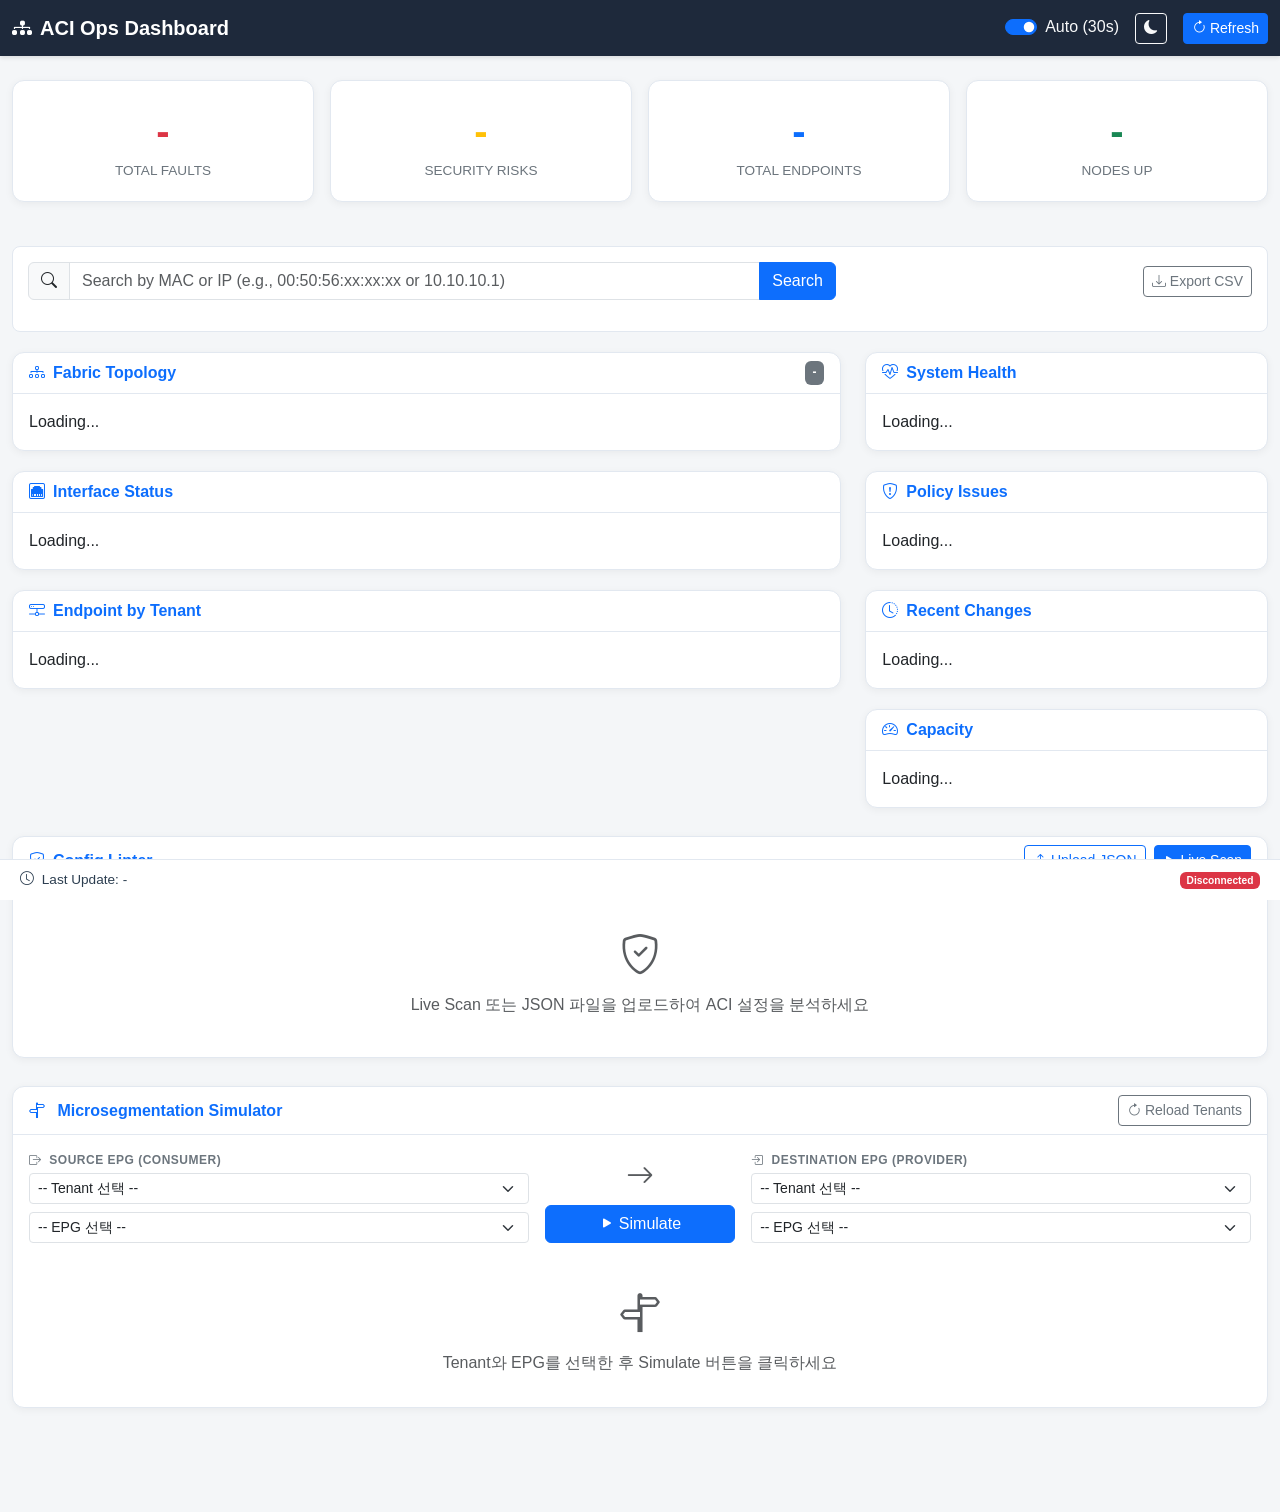
==== commit a402bdd2: ""feat: Microsegmentation Simulator (v1.4.0)"" ====
--- a/frontend/index.html
+++ b/frontend/index.html
@@ -44,20 +44,17 @@
             transition: background-color 0.3s, color 0.3s;
         }
 
-        /* header — 네비게이션 바 */
         header .navbar {
             background-color: var(--bg-navbar) !important;
             box-shadow: 0 2px 4px rgba(0, 0, 0, 0.1);
         }
         header .navbar-brand { font-weight: 700; }
 
-        /* main — 페이지 본문 */
         main {
             padding: 1.5rem 1rem;
             margin-bottom: 60px;
         }
 
-        /* footer — 하단 상태 바 */
         footer.status-bar {
             background: var(--bg-card);
             border-top: 1px solid var(--border-color);
@@ -73,7 +70,6 @@
 
         /* ============================================
            카드 공통 스타일
-           article.card — 독립적인 콘텐츠 단위
            ============================================ */
         article.card {
             background: var(--bg-card);
@@ -94,7 +90,6 @@
            섹션별 스타일
            ============================================ */
 
-        /* 상단 통계 섹션 */
         section.stats-section .stat-card {
             text-align: center;
             padding: 20px;
@@ -102,7 +97,6 @@
         section.stats-section .stat-value { font-size: 2.5rem; font-weight: 700; }
         section.stats-section .stat-label { font-size: 0.85rem; color: var(--text-muted); }
 
-        /* Endpoint 검색 섹션 */
         section.search-section {
             background: var(--bg-card);
             border: 1px solid var(--border-color);
@@ -178,13 +172,55 @@
         }
 
         /* ============================================
+           Microsegmentation Simulator (v1.4.0)
+           ============================================ */
+
+        /* EPG 선택 레이블 */
+        .sim-epg-label {
+            font-size: 0.75rem;
+            font-weight: 700;
+            text-transform: uppercase;
+            letter-spacing: 0.5px;
+            color: var(--text-muted);
+            margin-bottom: 6px;
+        }
+
+        /* 판정 결과 배지 */
+        .verdict-badge {
+            font-size: 1.4rem;
+            font-weight: 700;
+            padding: 8px 28px;
+            border-radius: 50px;
+            letter-spacing: 2px;
+        }
+        .verdict-allow { background: #d1fae5; color: #065f46; border: 2px solid #34d399; }
+        .verdict-deny  { background: #fee2e2; color: #7f1d1d; border: 2px solid #f87171; }
+
+        [data-theme="dark"] .verdict-allow { background: #064e3b; color: #6ee7b7; border-color: #10b981; }
+        [data-theme="dark"] .verdict-deny  { background: #450a0a; color: #fca5a5; border-color: #ef4444; }
+
+        /* 시뮬레이터 SVG 다이어그램 영역 */
+        .sim-diagram {
+            background: var(--bg-body);
+            border: 1px solid var(--border-color);
+            border-radius: 8px;
+            overflow: hidden;
+        }
+
+        /* Contract 상세 테이블 */
+        .sim-contract-detail {
+            font-size: 0.82rem;
+        }
+
+        /* ============================================
            다크 모드 오버라이드
            ============================================ */
         [data-theme="dark"] .modal-content {
             background: var(--bg-card);
             color: var(--text-main);
         }
-        [data-theme="dark"] .form-control {
+        [data-theme="dark"] .form-control,
+        [data-theme="dark"] .form-select {
             background: var(--bg-body);
             border-color: var(--border-color);
             color: var(--text-main);
@@ -214,12 +250,14 @@
         [data-theme="dark"] .layer-label      { color: #a0aec0; }
         [data-theme="dark"] .topology-container { color: #f8f9fa; }
         [data-theme="dark"] .table-danger     { --bs-table-bg: rgba(220, 53, 69, 0.15); --bs-table-color: var(--text-main); }
+        [data-theme="dark"] .sim-diagram      { background: #0f172a; border-color: var(--border-color); }
+        [data-theme="dark"] .sim-epg-label    { color: var(--text-muted); }
     </style>
 </head>
 <body>
 
     <!-- ============================================
-         로딩 오버레이 (role="status" — 접근성)
+         로딩 오버레이
          ============================================ -->
     <div id="loading-overlay" role="status" aria-live="polite">
         <div class="spinner-box">
@@ -229,7 +267,7 @@
     </div>
 
     <!-- ============================================
-         header — 사이트 헤더 / 네비게이션
+         header — 네비게이션
          ============================================ -->
     <header>
         <nav class="navbar navbar-expand-lg navbar-dark sticky-top" aria-label="메인 네비게이션">
@@ -256,7 +294,7 @@
     </header>
 
     <!-- ============================================
-         main — 페이지 본문 전체
+         main — 페이지 본문
          ============================================ -->
     <main class="container-fluid">
 
@@ -439,6 +477,93 @@
             </div>
         </section>
 
+        <!-- ----------------------------------------
+             section: Microsegmentation Simulator (v1.4.0)
+             EPG 간 트래픽 허용/차단 시뮬레이션
+             ---------------------------------------- -->
+        <section aria-label="Microsegmentation Simulator">
+            <div class="row mt-2">
+                <div class="col-12">
+                    <article class="card" aria-label="Microsegmentation Simulator">
+                        <header class="card-header d-flex justify-content-between align-items-center">
+                            <span>
+                                <i class="bi bi-signpost-split me-2" aria-hidden="true"></i>
+                                Microsegmentation Simulator
+                            </span>
+                            <button class="btn btn-sm btn-outline-secondary"
+                                    onclick="loadSimulatorTenants()" aria-label="Tenant 목록 새로고침">
+                                <i class="bi bi-arrow-clockwise me-1" aria-hidden="true"></i>Reload Tenants
+                            </button>
+                        </header>
+                        <div class="card-body">
+
+                            <!-- EPG 선택 영역 -->
+                            <div class="row g-3 align-items-end mb-4">
+
+                                <!-- Source EPG (Consumer) -->
+                                <div class="col-md-5">
+                                    <p class="sim-epg-label mb-1">
+                                        <i class="bi bi-box-arrow-right me-1" aria-hidden="true"></i>
+                                        Source EPG (Consumer)
+                                    </p>
+                                    <select class="form-select form-select-sm mb-2"
+                                            id="sim-src-tenant"
+                                            aria-label="Source Tenant 선택"
+                                            onchange="populateEpgs('src', this.value)">
+                                        <option value="">-- Tenant 선택 --</option>
+                                    </select>
+                                    <select class="form-select form-select-sm"
+                                            id="sim-src-epg"
+                                            aria-label="Source EPG 선택">
+                                        <option value="">-- EPG 선택 --</option>
+                                    </select>
+                                </div>
+
+                                <!-- 방향 화살표 + Simulate 버튼 -->
+                                <div class="col-md-2 text-center">
+                                    <i class="bi bi-arrow-right fs-3 text-muted d-none d-md-block mb-2"
+                                       aria-hidden="true"></i>
+                                    <button class="btn btn-primary w-100"
+                                            onclick="runSimulation()">
+                                        <i class="bi bi-play-fill me-1" aria-hidden="true"></i>Simulate
+                                    </button>
+                                </div>
+
+                                <!-- Destination EPG (Provider) -->
+                                <div class="col-md-5">
+                                    <p class="sim-epg-label mb-1">
+                                        <i class="bi bi-box-arrow-in-right me-1" aria-hidden="true"></i>
+                                        Destination EPG (Provider)
+                                    </p>
+                                    <select class="form-select form-select-sm mb-2"
+                                            id="sim-dst-tenant"
+                                            aria-label="Destination Tenant 선택"
+                                            onchange="populateEpgs('dst', this.value)">
+                                        <option value="">-- Tenant 선택 --</option>
+                                    </select>
+                                    <select class="form-select form-select-sm"
+                                            id="sim-dst-epg"
+                                            aria-label="Destination EPG 선택">
+                                        <option value="">-- EPG 선택 --</option>
+                                    </select>
+                                </div>
+                            </div>
+
+                            <!-- 시뮬레이션 결과 영역 -->
+                            <div id="simulator-result"
+                                 role="region" aria-live="polite" aria-label="시뮬레이션 결과">
+                                <div class="text-center text-muted py-3">
+                                    <i class="bi bi-signpost-split fs-1 d-block mb-2" aria-hidden="true"></i>
+                                    Tenant와 EPG를 선택한 후 Simulate 버튼을 클릭하세요
+                                </div>
+                            </div>
+
+                        </div>
+                    </article>
+                </div>
+            </div>
+        </section>
+
     </main>
 
     <!-- ============================================
@@ -490,6 +615,7 @@
             loadAll();
             setupAutoRefresh();
             loadTheme();
+            loadSimulatorTenants();
         };
 
         // ============================================
@@ -907,6 +1033,340 @@
             html += '</tbody></table></div>';
             document.getElementById("linter-content").innerHTML = html;
         }
+
+        // ============================================
+        // Microsegmentation Simulator (v1.4.0)
+        // ============================================
+
+        /**
+         * 페이지 로드 시 Tenant 목록을 APIC에서 수집하여
+         * Source / Destination 드롭다운에 채운다.
+         */
+        async function loadSimulatorTenants() {
+            const srcSel = document.getElementById('sim-src-tenant');
+            const dstSel = document.getElementById('sim-dst-tenant');
+
+            // 기존 옵션 초기화 (기본 옵션 유지)
+            srcSel.innerHTML = '<option value="">-- Tenant 선택 --</option>';
+            dstSel.innerHTML = '<option value="">-- Tenant 선택 --</option>';
+
+            try {
+                const response = await fetch('/api/simulate/tenants');
+                if (!response.ok) throw new Error(`HTTP ${response.status}`);
+                const tenants = await response.json();
+
+                tenants.forEach(t => {
+                    const opt = `<option value="${t.name}">${t.name}</option>`;
+                    srcSel.insertAdjacentHTML('beforeend', opt);
+                    dstSel.insertAdjacentHTML('beforeend', opt);
+                });
+            } catch (error) {
+                // Tenant 조회 실패는 조용히 처리 (APIC 미연결 환경 고려)
+                console.warn('Tenant 목록 조회 실패:', error.message);
+            }
+        }
+
+        /**
+         * Tenant 선택 시 해당 Tenant의 EPG 목록을 조회하여
+         * Source 또는 Destination EPG 드롭다운을 채운다.
+         *
+         * @param {string} side  - 'src' 또는 'dst'
+         * @param {string} tenant - 선택된 Tenant 이름
+         */
+        async function populateEpgs(side, tenant) {
+            const epgSel = document.getElementById(`sim-${side}-epg`);
+            epgSel.innerHTML = '<option value="">-- EPG 선택 --</option>';
+
+            if (!tenant) return;
+
+            epgSel.innerHTML = '<option value="">로딩 중...</option>';
+            try {
+                const response = await fetch(
+                    `/api/simulate/epgs?tenant=${encodeURIComponent(tenant)}`
+                );
+                if (!response.ok) throw new Error(`HTTP ${response.status}`);
+                const epgs = await response.json();
+
+                epgSel.innerHTML = '<option value="">-- EPG 선택 --</option>';
+                epgs.forEach(e => {
+                    const opt = document.createElement('option');
+                    opt.value       = e.dn;
+                    opt.textContent = e.display;   // "AppProfile / EPG이름"
+                    epgSel.appendChild(opt);
+                });
+            } catch (error) {
+                epgSel.innerHTML = '<option value="">EPG 조회 실패</option>';
+                console.error('EPG 목록 조회 실패:', error.message);
+            }
+        }
+
+        /**
+         * 시뮬레이션 실행
+         * Source / Destination EPG DN을 POST /api/simulate 로 전송하고
+         * 결과를 renderSimulationResult()로 렌더링한다.
+         */
+        async function runSimulation() {
+            const srcDn = document.getElementById('sim-src-epg').value;
+            const dstDn = document.getElementById('sim-dst-epg').value;
+
+            if (!srcDn || !dstDn) {
+                alert('Source EPG와 Destination EPG를 모두 선택하세요.');
+                return;
+            }
+            if (srcDn === dstDn) {
+                alert('Source EPG와 Destination EPG가 동일합니다.');
+                return;
+            }
+
+            // 로딩 표시
+            document.getElementById('simulator-result').innerHTML = `
+                <div class="text-center py-4" role="status">
+                    <div class="spinner-border text-primary" aria-hidden="true"></div>
+                    <p class="mt-2 text-muted">시뮬레이션 실행 중...</p>
+                </div>`;
+
+            try {
+                const response = await fetch('/api/simulate', {
+                    method: 'POST',
+                    headers: { 'Content-Type': 'application/json' },
+                    body: JSON.stringify({ src_epg_dn: srcDn, dst_epg_dn: dstDn })
+                });
+                if (!response.ok) {
+                    const err = await response.json();
+                    throw new Error(err.detail || `HTTP ${response.status}`);
+                }
+                renderSimulationResult(await response.json());
+            } catch (error) {
+                document.getElementById('simulator-result').innerHTML = `
+                    <div class="alert alert-danger" role="alert">
+                        <i class="bi bi-exclamation-triangle me-2" aria-hidden="true"></i>
+                        시뮬레이션 실패: ${error.message}
+                    </div>`;
+            }
+        }
+
+        /**
+         * 시뮬레이션 결과 렌더링
+         * 1) 판정 배지 (ALLOW / DENY)
+         * 2) SVG 경로 다이어그램
+         * 3) Contract / Subject / Filter 상세 테이블
+         *
+         * @param {Object} data - POST /api/simulate 응답
+         */
+        function renderSimulationResult(data) {
+            const isAllow  = data.verdict === 'ALLOW';
+            const color    = isAllow ? '#10b981' : '#ef4444';
+            const bgVerdict = isAllow ? 'verdict-allow' : 'verdict-deny';
+            const icon     = isAllow ? 'bi-check-circle-fill' : 'bi-x-circle-fill';
+
+            // ------------------------------------------
+            // 1) 판정 배지 + reason
+            // ------------------------------------------
+            let html = `
+                <div class="text-center mb-4">
+                    <span class="verdict-badge ${bgVerdict}">
+                        <i class="bi ${icon} me-2" aria-hidden="true"></i>${data.verdict}
+                    </span>
+                    <p class="text-muted mt-3 mb-0" style="font-size:0.9rem">${data.reason}</p>
+                </div>`;
+
+            // ------------------------------------------
+            // 2) SVG 경로 다이어그램
+            // ------------------------------------------
+            html += `<div class="sim-diagram mb-4">${buildSimDiagram(data)}</div>`;
+
+            // ------------------------------------------
+            // 3) Contract 상세 테이블 (ALLOW이고 Contract 있을 때만)
+            // ------------------------------------------
+            if (isAllow && data.matched_contracts.length > 0) {
+                html += `
+                    <div class="sim-contract-detail">
+                        <p class="fw-bold mb-2">
+                            <i class="bi bi-journal-text me-1" aria-hidden="true"></i>
+                            Matched Contract Details
+                        </p>`;
+
+                data.matched_contracts.forEach(contract => {
+                    html += `
+                        <div class="mb-3">
+                            <p class="mb-1">
+                                <span class="badge bg-success me-1">${contract.tenant}</span>
+                                <code>${contract.name}</code>
+                            </p>`;
+
+                    if (contract.subjects.length > 0) {
+                        html += `
+                            <div class="table-responsive">
+                                <table class="table table-sm table-bordered mb-0">
+                                    <thead>
+                                        <tr>
+                                            <th scope="col">Subject</th>
+                                            <th scope="col">Filter</th>
+                                            <th scope="col">EtherType</th>
+                                            <th scope="col">Protocol</th>
+                                            <th scope="col">Dst Port</th>
+                                        </tr>
+                                    </thead>
+                                    <tbody>`;
+                        contract.subjects.forEach(subj => {
+                            if (subj.filters.length === 0) {
+                                html += `
+                                    <tr>
+                                        <td>${subj.name}</td>
+                                        <td colspan="4"><span class="text-muted">No filters</span></td>
+                                    </tr>`;
+                            } else {
+                                subj.filters.forEach((f, idx) => {
+                                    const portRange = f.dst_from_port === f.dst_to_port
+                                        ? f.dst_from_port
+                                        : `${f.dst_from_port} - ${f.dst_to_port}`;
+                                    html += `
+                                        <tr>
+                                            ${idx === 0 ? `<td rowspan="${subj.filters.length}">${subj.name}</td>` : ''}
+                                            <td><code>${f.name}</code></td>
+                                            <td>${f.ether_type}</td>
+                                            <td>${f.ip_protocol}</td>
+                                            <td>${portRange}</td>
+                                        </tr>`;
+                                });
+                            }
+                        });
+                        html += '</tbody></table></div>';
+                    }
+                    html += '</div>';
+                });
+                html += '</div>';
+            }
+
+            document.getElementById('simulator-result').innerHTML = html;
+        }
+
+        /**
+         * SVG 경로 다이어그램 생성
+         *
+         * ALLOW: [SRC EPG] ──contract이름──> [DST EPG]  (초록)
+         * DENY:  [SRC EPG] ──────X──────── [DST EPG]   (빨강, 점선)
+         *
+         * @param {Object} data - 시뮬레이션 결과
+         * @returns {string} SVG 마크업
+         */
+        function buildSimDiagram(data) {
+            const isAllow   = data.verdict === 'ALLOW';
+            const lineColor = isAllow ? '#10b981' : '#ef4444';
+            const boxColor  = isAllow ? '#d1fae5' : '#fee2e2';
+            const boxStroke = isAllow ? '#10b981' : '#ef4444';
+            const textColor = isAllow ? '#065f46' : '#7f1d1d';
+
+            // 다크모드 감지 (SVG 내부 텍스트 색 보정)
+            const isDark = document.body.getAttribute('data-theme') === 'dark';
+            const labelColor = isDark ? '#94a3b8' : '#64748b';
+            const bgRect     = isDark ? '#0f172a'  : '#f8fafc';
+
+            // Contract 이름 (ALLOW: 첫 번째 Contract, DENY: "No Contract")
+            const contractLabel = isAllow && data.matched_contracts.length > 0
+                ? data.matched_contracts[0].name
+                : 'No Contract';
+
+            // EPG 이름 (30자 초과 시 말줄임)
+            const truncate = (str, n) => str.length > n ? str.slice(0, n - 1) + '…' : str;
+            const srcLabel  = truncate(data.src_epg, 18);
+            const dstLabel  = truncate(data.dst_epg, 18);
+            const conLabel  = truncate(contractLabel, 20);
+
+            // Subject/Filter 요약 (ALLOW이고 존재할 때)
+            let filterSummary = '';
+            if (isAllow && data.matched_contracts.length > 0) {
+                const firstSubj = data.matched_contracts[0].subjects[0];
+                if (firstSubj && firstSubj.filters.length > 0) {
+                    filterSummary = firstSubj.filters
+                        .slice(0, 2)
+                        .map(f => f.name)
+                        .join(', ');
+                    if (firstSubj.filters.length > 2) filterSummary += ' ...';
+                }
+            }
+
+            return `
+<svg viewBox="0 0 700 160" xmlns="http://www.w3.org/2000/svg"
+     style="width:100%;height:auto;display:block;font-family:-apple-system,BlinkMacSystemFont,'Segoe UI',sans-serif">
+
+  <!-- 배경 -->
+  <rect width="700" height="160" fill="${bgRect}"/>
+
+  <!-- ── Source EPG 박스 ── -->
+  <g>
+    <rect x="30" y="55" width="160" height="50" rx="8"
+          fill="${boxColor}" stroke="${boxStroke}" stroke-width="2"/>
+    <text x="110" y="74" text-anchor="middle" fill="${labelColor}"
+          font-size="9" font-weight="600" letter-spacing="1">SOURCE (Consumer)</text>
+    <text x="110" y="92" text-anchor="middle" fill="${textColor}"
+          font-size="13" font-weight="700">${srcLabel}</text>
+    <text x="110" y="107" text-anchor="middle" fill="${labelColor}"
+          font-size="9">${data.src_tenant}</text>
+  </g>
+
+  <!-- ── Destination EPG 박스 ── -->
+  <g>
+    <rect x="510" y="55" width="160" height="50" rx="8"
+          fill="${boxColor}" stroke="${boxStroke}" stroke-width="2"/>
+    <text x="590" y="74" text-anchor="middle" fill="${labelColor}"
+          font-size="9" font-weight="600" letter-spacing="1">DESTINATION (Provider)</text>
+    <text x="590" y="92" text-anchor="middle" fill="${textColor}"
+          font-size="13" font-weight="700">${dstLabel}</text>
+    <text x="590" y="107" text-anchor="middle" fill="${labelColor}"
+          font-size="9">${data.dst_tenant}</text>
+  </g>
+
+  ${isAllow ? `
+  <!-- ── ALLOW: Contract 박스 + 연결선 ── -->
+  <!-- 왼쪽 선 -->
+  <line x1="190" y1="80" x2="290" y2="80"
+        stroke="${lineColor}" stroke-width="2"/>
+  <!-- 오른쪽 선 -->
+  <line x1="410" y1="80" x2="510" y2="80"
+        stroke="${lineColor}" stroke-width="2"/>
+  <!-- 화살표 마커 -->
+  <defs>
+    <marker id="arrowAllow" markerWidth="8" markerHeight="8"
+            refX="6" refY="3" orient="auto">
+      <path d="M0,0 L0,6 L8,3 z" fill="${lineColor}"/>
+    </marker>
+  </defs>
+  <line x1="410" y1="80" x2="508" y2="80"
+        stroke="${lineColor}" stroke-width="2" marker-end="url(#arrowAllow)"/>
+  <!-- Contract 박스 -->
+  <rect x="290" y="58" width="120" height="44" rx="6"
+        fill="${boxColor}" stroke="${lineColor}" stroke-width="1.5"/>
+  <text x="350" y="76" text-anchor="middle" fill="${labelColor}"
+        font-size="8" font-weight="600" letter-spacing="0.5">CONTRACT</text>
+  <text x="350" y="91" text-anchor="middle" fill="${textColor}"
+        font-size="10" font-weight="700">${conLabel}</text>
+  <!-- Filter 요약 -->
+  ${filterSummary ? `
+  <text x="350" y="130" text-anchor="middle" fill="${labelColor}"
+        font-size="9">${filterSummary}</text>
+  ` : ''}
+  ` : `
+  <!-- ── DENY: 점선 + X 마크 ── -->
+  <defs>
+    <marker id="arrowDeny" markerWidth="8" markerHeight="8"
+            refX="6" refY="3" orient="auto">
+      <path d="M0,0 L0,6 L8,3 z" fill="${lineColor}"/>
+    </marker>
+  </defs>
+  <line x1="190" y1="80" x2="508" y2="80"
+        stroke="${lineColor}" stroke-width="2"
+        stroke-dasharray="8,5" marker-end="url(#arrowDeny)"/>
+  <!-- X 마크 원 -->
+  <circle cx="350" cy="80" r="18" fill="#fee2e2" stroke="${lineColor}" stroke-width="2"/>
+  <line x1="340" y1="70" x2="360" y2="90" stroke="${lineColor}" stroke-width="2.5" stroke-linecap="round"/>
+  <line x1="360" y1="70" x2="340" y2="90" stroke="${lineColor}" stroke-width="2.5" stroke-linecap="round"/>
+  <!-- DENY 레이블 -->
+  <text x="350" y="120" text-anchor="middle" fill="${lineColor}"
+        font-size="10" font-weight="700">DENY (No Contract)</text>
+  `}
+</svg>`;
+        }
     </script>
 </body>
 </html>
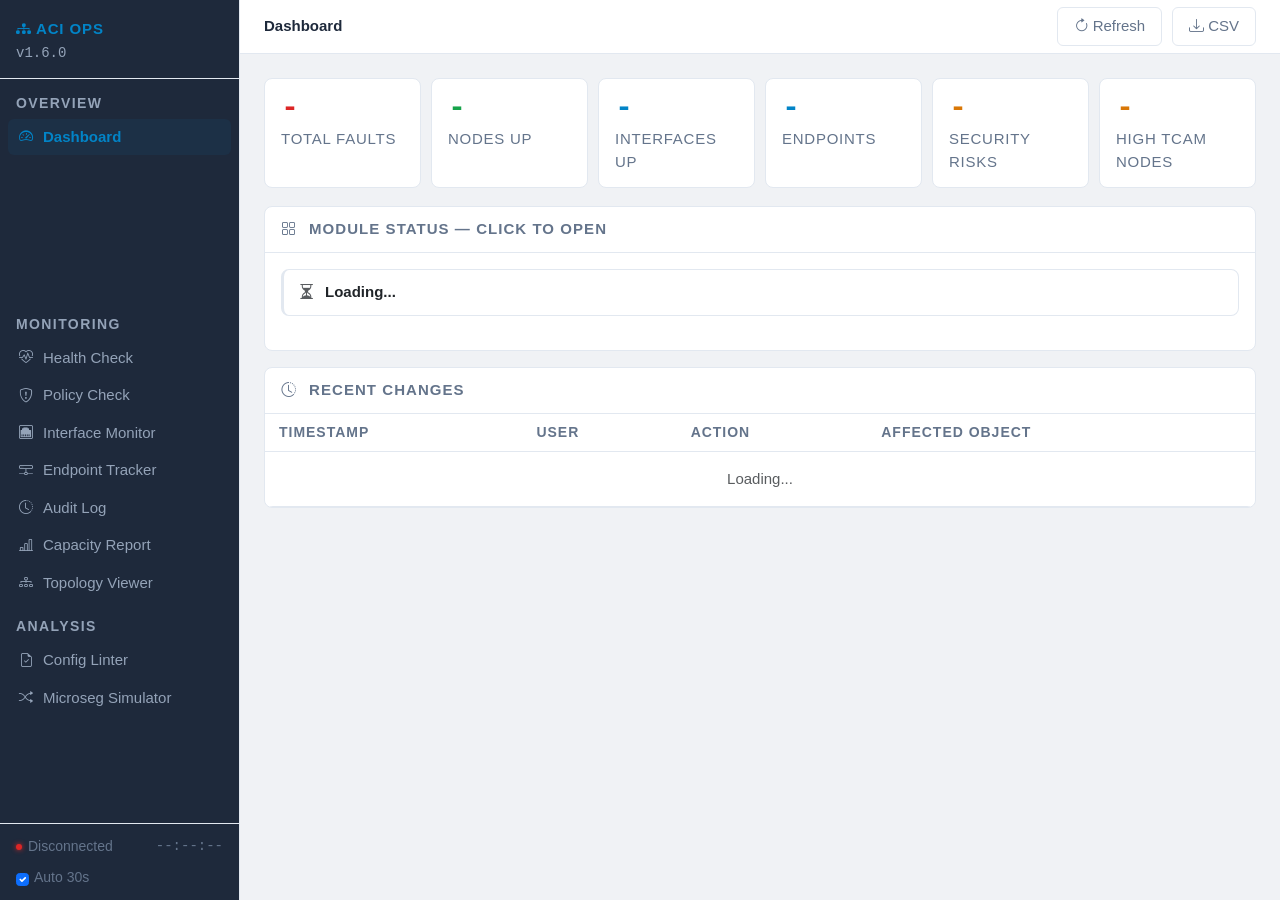
==== commit 42186999: ""feat: v1.6.0 complete UX overhaul with sidebar navigation SPA"" ====
--- a/frontend/index.html
+++ b/frontend/index.html
@@ -4,1369 +4,2304 @@
     <meta charset="UTF-8">
     <meta name="viewport" content="width=device-width, initial-scale=1.0">
     <title>ACI Ops Dashboard</title>
-
     <link href="https://cdn.jsdelivr.net/npm/bootstrap@5.3.0/dist/css/bootstrap.min.css" rel="stylesheet">
     <link rel="stylesheet" href="https://cdn.jsdelivr.net/npm/bootstrap-icons@1.10.0/font/bootstrap-icons.css">
-
     <style>
-        /* ============================================
-           테마 변수 (Light/Dark 모드 지원)
-           ============================================ */
+        /* ============================================================
+           CSS VARIABLES — Light theme (단일 테마)
+           ============================================================ */
         :root {
-            --bg-body: #f4f6f8;
-            --bg-card: #ffffff;
-            --bg-navbar: #1e293b;
-            --text-main: #2c3e50;
-            --text-muted: #6c757d;
-            --border-color: #e2e8f0;
-            --primary: #0d6efd;
-            --success: #198754;
-            --danger: #dc3545;
-            --warning: #ffc107;
-        }
-
-        [data-theme="dark"] {
-            --bg-body: #1a1a2e;
-            --bg-card: #16213e;
-            --bg-navbar: #0f0f1a;
-            --text-main: #f8f9fa;
-            --text-muted: #adb5bd;
-            --border-color: #2d3748;
-        }
-
-        /* ============================================
-           기본 레이아웃
-           ============================================ */
+            --sidebar-width: 240px;
+            --topbar-height: 54px;
+
+            --bg-body:        #f0f2f5;
+            --bg-sidebar:     #1e293b;
+            --bg-card:        #ffffff;
+            --bg-card-hover:  #f8fafc;
+            --bg-topbar:      #ffffff;
+            --border-color:   #e2e8f0;
+
+            --text-main:           #1e293b;
+            --text-muted:          #64748b;
+            --text-sidebar:        #94a3b8;
+            --text-sidebar-active: #f1f5f9;
+
+            --accent:      #0284c7;
+            --accent-glow: rgba(2, 132, 199, 0.08);
+
+            --nav-active-bg: #0f172a;
+
+            --color-critical: #dc2626;
+            --color-major:    #d97706;
+            --color-minor:    #16a34a;
+            --color-success:  #16a34a;
+            --color-info:     #0284c7;
+
+            --font-mono: 'Courier New', Consolas, monospace;
+        }
+
+        /* ============================================================
+           RESET & BASE
+           ============================================================ */
+        *, *::before, *::after { box-sizing: border-box; }
+
         body {
-            background-color: var(--bg-body);
+            margin: 0;
+            padding: 0;
+            background: var(--bg-body);
             color: var(--text-main);
-            font-family: -apple-system, BlinkMacSystemFont, "Segoe UI", Roboto, sans-serif;
-            transition: background-color 0.3s, color 0.3s;
-        }
-
-        header .navbar {
-            background-color: var(--bg-navbar) !important;
-            box-shadow: 0 2px 4px rgba(0, 0, 0, 0.1);
-        }
-        header .navbar-brand { font-weight: 700; }
-
-        main {
-            padding: 1.5rem 1rem;
-            margin-bottom: 60px;
-        }
-
-        footer.status-bar {
-            background: var(--bg-card);
+            font-family: -apple-system, BlinkMacSystemFont, 'Segoe UI', sans-serif;
+            font-size: 15px;
+            overflow-x: hidden;
+        }
+
+        a { color: var(--accent); text-decoration: none; }
+
+        /* ============================================================
+           SIDEBAR
+           ============================================================ */
+        .sidebar {
+            position: fixed;
+            top: 0;
+            left: 0;
+            width: var(--sidebar-width);
+            height: 100vh;
+            background: var(--bg-sidebar);
+            border-right: 1px solid var(--border-color);
+            display: flex;
+            flex-direction: column;
+            z-index: 1000;
+            overflow-y: auto;
+            overflow-x: hidden;
+        }
+
+        .sidebar-brand {
+            padding: 18px 16px 14px;
+            border-bottom: 1px solid var(--border-color);
+            flex-shrink: 0;
+        }
+
+        .sidebar-brand .brand-name {
+            font-size: 15px;
+            font-weight: 700;
+            color: var(--accent);
+            letter-spacing: 0.06em;
+            text-transform: uppercase;
+        }
+
+        .sidebar-brand .brand-ver {
+            font-size: 14px;
+            color: var(--text-sidebar);
+            margin-top: 2px;
+            font-family: var(--font-mono);
+        }
+
+        .sidebar-group-label {
+            padding: 14px 16px 5px;
+            font-size: 14px;
+            font-weight: 700;
+            text-transform: uppercase;
+            letter-spacing: 0.1em;
+            color: var(--text-sidebar);
+            flex-shrink: 0;
+        }
+
+        .sidebar-nav {
+            list-style: none;
+            margin: 0;
+            padding: 0 8px;
+            flex: 1;
+        }
+
+        .sidebar-nav li { margin-bottom: 1px; }
+
+        .sidebar-nav-item {
+            display: flex;
+            align-items: center;
+            padding: 7px 10px;
+            border-radius: 6px;
+            cursor: pointer;
+            color: var(--text-sidebar);
+            transition: all 0.12s ease;
+            gap: 9px;
+            user-select: none;
+        }
+
+        .sidebar-nav-item:hover {
+            background: var(--nav-active-bg);
+            color: var(--text-sidebar-active);
+        }
+
+        .sidebar-nav-item.active {
+            background: var(--accent-glow);
+            color: var(--accent);
+            font-weight: 600;
+        }
+
+        .nav-icon  { width: 16px; text-align: center; font-size: 14px; flex-shrink: 0; }
+        .nav-label { font-size: 15px; flex: 1; }
+
+        .nav-badge {
+            font-size: 14px;
+            font-weight: 700;
+            padding: 1px 6px;
+            border-radius: 8px;
+            background: rgba(220, 38, 38, 0.15);
+            color: var(--color-critical);
+            line-height: 1.5;
+        }
+
+        .nav-badge.warn {
+            background: rgba(217, 119, 6, 0.15);
+            color: var(--color-major);
+        }
+
+        /* ---- Sidebar Footer ---- */
+        .sidebar-footer {
+            padding: 12px 16px;
             border-top: 1px solid var(--border-color);
-            padding: 10px 20px;
-            position: fixed;
-            bottom: 0;
-            width: 100%;
-            font-size: 0.85rem;
+            flex-shrink: 0;
+        }
+
+        .sidebar-conn {
             display: flex;
+            align-items: center;
+            gap: 6px;
+            font-size: 14px;
+            color: var(--text-muted);
+            margin-bottom: 10px;
+        }
+
+        .conn-dot {
+            width: 6px;
+            height: 6px;
+            border-radius: 50%;
+            background: var(--color-success);
+            box-shadow: 0 0 5px var(--color-success);
+            flex-shrink: 0;
+        }
+
+        .conn-dot.off {
+            background: var(--color-critical);
+            box-shadow: 0 0 5px var(--color-critical);
+        }
+
+        .footer-controls {
+            display: flex;
+            align-items: center;
             justify-content: space-between;
+        }
+
+        .auto-refresh-wrap {
+            display: flex;
             align-items: center;
-        }
-
-        /* ============================================
-           카드 공통 스타일
-           ============================================ */
-        article.card {
-            background: var(--bg-card);
-            border: 1px solid var(--border-color);
-            border-radius: 12px;
-            box-shadow: 0 2px 8px rgba(0, 0, 0, 0.05);
-            margin-bottom: 20px;
-            transition: background-color 0.3s, border-color 0.3s;
-        }
-        article.card .card-header {
-            background: transparent;
+            gap: 5px;
+            font-size: 14px;
+            color: var(--text-muted);
+        }
+
+        .form-check-input { cursor: pointer; }
+
+        /* ============================================================
+           MAIN CONTENT
+           ============================================================ */
+        .main-content {
+            margin-left: var(--sidebar-width);
+            min-height: 100vh;
+            display: flex;
+            flex-direction: column;
+        }
+
+        /* ---- Topbar ---- */
+        .topbar {
+            position: sticky;
+            top: 0;
+            height: var(--topbar-height);
+            background: var(--bg-topbar);
             border-bottom: 1px solid var(--border-color);
-            font-weight: 700;
-            color: var(--primary);
-        }
-
-        /* ============================================
-           섹션별 스타일
-           ============================================ */
-
-        section.stats-section .stat-card {
-            text-align: center;
-            padding: 20px;
-        }
-        section.stats-section .stat-value { font-size: 2.5rem; font-weight: 700; }
-        section.stats-section .stat-label { font-size: 0.85rem; color: var(--text-muted); }
-
-        section.search-section {
+            display: flex;
+            align-items: center;
+            justify-content: space-between;
+            padding: 0 24px;
+            z-index: 100;
+            flex-shrink: 0;
+        }
+
+        .topbar-left {
+            display: flex;
+            align-items: center;
+            gap: 10px;
+        }
+
+        .topbar-title {
+            font-size: 15px;
+            font-weight: 600;
+            color: var(--text-main);
+        }
+
+        .topbar-right {
+            display: flex;
+            align-items: center;
+            gap: 10px;
+        }
+
+        .last-update-label {
+            font-size: 15px;
+            color: var(--text-muted);
+            font-family: var(--font-mono);
+        }
+
+        /* ---- Page Sections ---- */
+        .page-section {
+            display: none;
+            padding: 24px;
+            flex: 1;
+            animation: fadeIn 0.15s ease;
+        }
+
+        .page-section.active { display: block; }
+
+        @keyframes fadeIn {
+            from { opacity: 0; transform: translateY(4px); }
+            to   { opacity: 1; transform: translateY(0); }
+        }
+
+        /* ============================================================
+           CARDS
+           ============================================================ */
+        .card {
             background: var(--bg-card);
             border: 1px solid var(--border-color);
             border-radius: 8px;
-            padding: 15px;
-            margin-bottom: 20px;
-        }
-
-        /* 토폴로지 */
-        .topology-container { padding: 20px; text-align: center; }
-        .layer-label {
-            font-size: 0.75rem;
+            margin-bottom: 16px;
+        }
+
+        .card-header {
+            background: transparent;
+            border-bottom: 1px solid var(--border-color);
+            padding: 11px 16px;
+            font-size: 15px;
             font-weight: 700;
+            text-transform: uppercase;
+            letter-spacing: 0.07em;
             color: var(--text-muted);
-            margin: 15px 0 10px;
-            letter-spacing: 1px;
-        }
+            display: flex;
+            align-items: center;
+            gap: 8px;
+        }
+
+        .card-body { padding: 16px; }
+
+        /* ============================================================
+           STAT CARDS — Dashboard
+           ============================================================ */
+        .stat-grid {
+            display: grid;
+            grid-template-columns: repeat(auto-fit, minmax(150px, 1fr));
+            gap: 10px;
+            margin-bottom: 18px;
+        }
+
+        .stat-card {
+            background: var(--bg-card);
+            border: 1px solid var(--border-color);
+            border-radius: 8px;
+            padding: 14px 16px;
+        }
+
+        .stat-card.state-critical {
+            border-color: rgba(248, 81, 73, 0.5);
+            background: rgba(248, 81, 73, 0.05);
+        }
+
+        .stat-card.state-warn {
+            border-color: rgba(227, 160, 8, 0.4);
+            background: rgba(227, 160, 8, 0.04);
+        }
+
+        .stat-value {
+            font-size: 30px;
+            font-weight: 700;
+            line-height: 1;
+            margin-bottom: 5px;
+            font-family: var(--font-mono);
+        }
+
+        .stat-label {
+            font-size: 15px;
+            color: var(--text-muted);
+            text-transform: uppercase;
+            letter-spacing: 0.05em;
+        }
+
+        .stat-sub {
+            font-size: 14px;
+            color: var(--text-muted);
+            margin-top: 3px;
+            font-family: var(--font-mono);
+        }
+
+        /* ============================================================
+           MODULE STATUS GRID — Dashboard
+           ============================================================ */
+        .module-grid {
+            display: grid;
+            grid-template-columns: repeat(auto-fit, minmax(190px, 1fr));
+            gap: 8px;
+            margin-bottom: 18px;
+        }
+
+        .module-card {
+            background: var(--bg-card);
+            border: 1px solid var(--border-color);
+            border-left: 3px solid var(--border-color);
+            border-radius: 8px;
+            padding: 10px 14px;
+            cursor: pointer;
+            transition: all 0.12s ease;
+            display: flex;
+            align-items: center;
+            gap: 10px;
+        }
+
+        .module-card:hover { background: var(--bg-card-hover); }
+        .module-card.mod-ok       { border-left-color: var(--color-success); }
+        .module-card.mod-warn     { border-left-color: var(--color-major); }
+        .module-card.mod-critical { border-left-color: var(--color-critical); }
+        .module-card.mod-neutral  { border-left-color: var(--border-color); }
+
+        .mod-icon  { font-size: 17px; }
+        .mod-info  { flex: 1; }
+        .mod-name  { font-size: 15px; font-weight: 600; }
+        .mod-value { font-size: 14px; color: var(--text-muted); }
+
+        /* ============================================================
+           TOPOLOGY
+           ============================================================ */
+        .topo-layer { margin-bottom: 14px; }
+
+        .topo-label {
+            font-size: 14px;
+            font-weight: 700;
+            text-transform: uppercase;
+            letter-spacing: 0.1em;
+            color: var(--text-muted);
+            margin-bottom: 6px;
+        }
+
+        .topo-nodes { display: flex; flex-wrap: wrap; gap: 6px; }
+
         .node-chip {
             display: inline-flex;
             align-items: center;
-            padding: 8px 16px;
-            margin: 4px;
-            border-radius: 50px;
-            font-size: 0.8rem;
+            padding: 5px 13px;
+            border-radius: 20px;
+            font-size: 15px;
             font-weight: 600;
             background: var(--bg-body);
             border: 1px solid var(--border-color);
-            transition: transform 0.2s;
-        }
-        .node-chip:hover { transform: scale(1.05); cursor: pointer; }
-
-        .status-dot {
-            width: 8px;
-            height: 8px;
-            border-radius: 50%;
-            margin-right: 8px;
-        }
-        .dot-up   { background: var(--success); box-shadow: 0 0 4px var(--success); }
-        .dot-down { background: var(--danger);  box-shadow: 0 0 4px var(--danger); }
-
-        .connector-line {
+            gap: 6px;
+            font-family: var(--font-mono);
+        }
+
+        .topo-line {
             height: 1px;
             background: var(--border-color);
-            margin: 15px 10%;
-        }
-
-        /* 테이블 */
-        .table { color: var(--text-main); }
+            margin: 10px 40px;
+        }
+
+        /* ============================================================
+           STATUS INDICATORS
+           ============================================================ */
+        .dot {
+            width: 7px;
+            height: 7px;
+            border-radius: 50%;
+            flex-shrink: 0;
+        }
+
+        .dot-up   { background: var(--color-success); box-shadow: 0 0 4px var(--color-success); }
+        .dot-down { background: var(--color-critical); box-shadow: 0 0 4px var(--color-critical); }
+
+        /* ============================================================
+           SEVERITY BADGES
+           ============================================================ */
+        .sev {
+            display: inline-block;
+            font-size: 14px;
+            font-weight: 700;
+            padding: 2px 7px;
+            border-radius: 3px;
+            text-transform: uppercase;
+            letter-spacing: 0.04em;
+        }
+
+        .sev-critical { background: rgba(248,81,73,0.15); color: var(--color-critical); }
+        .sev-major    { background: rgba(227,160,8,0.15); color: var(--color-major); }
+        .sev-minor    { background: rgba(63,185,80,0.12); color: var(--color-minor); }
+        .sev-warning  { background: rgba(139,148,158,0.15); color: var(--text-muted); }
+        .sev-ok       { background: rgba(63,185,80,0.12); color: var(--color-success); }
+        .sev-info     { background: rgba(88,166,255,0.12); color: var(--color-info); }
+
+        /* ============================================================
+           TABLES
+           ============================================================ */
+        .table {
+            color: var(--text-main);
+            margin-bottom: 0;
+        }
+
         .table thead th {
+            background: transparent;
+            border-color: var(--border-color);
+            color: var(--text-muted);
+            font-size: 14px;
+            font-weight: 700;
+            text-transform: uppercase;
+            letter-spacing: 0.07em;
+            padding: 8px 14px;
+        }
+
+        .table td {
+            border-color: var(--border-color);
+            padding: 8px 14px;
+            vertical-align: middle;
+        }
+
+        .table tbody tr:hover { background: var(--bg-card-hover); }
+        .table-responsive { border-radius: 0 0 8px 8px; }
+
+        /* ============================================================
+           FORMS
+           ============================================================ */
+        .form-control, .form-select {
             background: var(--bg-body);
-            border-bottom: 2px solid var(--border-color);
-            font-size: 0.8rem;
+            border: 1px solid var(--border-color);
+            color: var(--text-main);
+            font-size: 15px;
+            border-radius: 6px;
+        }
+
+        .form-control:focus, .form-select:focus {
+            background: var(--bg-body);
+            border-color: var(--accent);
+            color: var(--text-main);
+            box-shadow: 0 0 0 2px var(--accent-glow);
+        }
+
+        .form-control::placeholder { color: var(--text-muted); }
+        .form-select option { background: var(--bg-card); }
+
+        .input-group-text {
+            background: var(--bg-card);
+            border-color: var(--border-color);
+            color: var(--text-muted);
+            font-size: 15px;
+        }
+
+        .form-label {
+            font-size: 14px;
+            font-weight: 600;
             text-transform: uppercase;
-        }
-        .table td { border-color: var(--border-color); }
-
-        /* 로딩 오버레이 */
+            letter-spacing: 0.05em;
+            color: var(--text-muted);
+            margin-bottom: 5px;
+        }
+
+        /* ============================================================
+           BUTTONS
+           ============================================================ */
+        .btn-accent {
+            background: var(--accent);
+            color: #fff;
+            border: none;
+            font-size: 15px;
+            font-weight: 600;
+            padding: 7px 16px;
+            border-radius: 6px;
+            cursor: pointer;
+            transition: opacity 0.12s;
+        }
+
+        .btn-accent:hover { opacity: 0.85; color: #fff; }
+
+        .btn-ghost {
+            background: transparent;
+            color: var(--text-muted);
+            border: 1px solid var(--border-color);
+            font-size: 15px;
+            padding: 7px 16px;
+            border-radius: 6px;
+            cursor: pointer;
+            transition: all 0.12s;
+        }
+
+        .btn-ghost:hover { border-color: var(--accent); color: var(--accent); }
+
+        .btn-sm-icon {
+            background: transparent;
+            color: var(--text-muted);
+            border: 1px solid var(--border-color);
+            padding: 5px 9px;
+            border-radius: 6px;
+            cursor: pointer;
+            font-size: 14px;
+            transition: all 0.12s;
+        }
+
+        .btn-sm-icon:hover { border-color: var(--accent); color: var(--accent); }
+
+        /* ============================================================
+           INFO BOXES
+           ============================================================ */
+        .info-box {
+            background: rgba(2, 132, 199, 0.06);
+            border: 1px solid rgba(2, 132, 199, 0.2);
+            border-radius: 6px;
+            padding: 9px 14px;
+            font-size: 15px;
+            color: var(--color-info);
+        }
+
+        .ok-box {
+            background: rgba(22, 163, 74, 0.06);
+            border: 1px solid rgba(22, 163, 74, 0.2);
+            border-radius: 6px;
+            padding: 9px 14px;
+            font-size: 15px;
+            color: var(--color-success);
+        }
+
+        .warn-box {
+            background: rgba(217, 119, 6, 0.06);
+            border: 1px solid rgba(217, 119, 6, 0.2);
+            border-radius: 6px;
+            padding: 9px 14px;
+            font-size: 15px;
+            color: var(--color-major);
+        }
+
+        .critical-box {
+            background: rgba(220, 38, 38, 0.06);
+            border: 1px solid rgba(220, 38, 38, 0.2);
+            border-radius: 6px;
+            padding: 9px 14px;
+            font-size: 15px;
+            color: var(--color-critical);
+        }
+
+        /* ============================================================
+           TOOLTIPS — ? 아이콘 hover 시 설명 팝업
+           ============================================================ */
+        .help-wrap {
+            position: relative;
+            display: inline-flex;
+            align-items: center;
+        }
+
+        .help-icon {
+            display: inline-flex;
+            align-items: center;
+            justify-content: center;
+            width: 16px;
+            height: 16px;
+            border-radius: 50%;
+            background: var(--border-color);
+            color: var(--text-muted);
+            font-size: 10px;
+            font-weight: 700;
+            cursor: help;
+            flex-shrink: 0;
+        }
+
+        .tooltip-box {
+            display: none;
+            position: absolute;
+            left: calc(100% + 10px);
+            top: 50%;
+            transform: translateY(-50%);
+            background: #1e293b;
+            border: 1px solid #334155;
+            border-radius: 6px;
+            padding: 12px 14px;
+            width: 290px;
+            font-size: 15px;
+            color: #f1f5f9;
+            z-index: 9000;
+            box-shadow: 0 6px 20px rgba(0,0,0,0.25);
+            line-height: 1.6;
+        }
+
+        .help-wrap:hover .tooltip-box { display: block; }
+
+        .tooltip-title {
+            font-size: 14px;
+            font-weight: 700;
+            text-transform: uppercase;
+            letter-spacing: 0.05em;
+            color: var(--accent);
+            margin-bottom: 8px;
+        }
+
+        .tooltip-row {
+            display: flex;
+            gap: 8px;
+            margin-bottom: 5px;
+            align-items: flex-start;
+            font-size: 15px;
+        }
+
+        .tooltip-key { font-weight: 700; flex-shrink: 0; }
+        .tooltip-val { color: #94a3b8; }
+
+        /* ============================================================
+           SIMULATOR
+           ============================================================ */
+        .sim-grid {
+            display: grid;
+            grid-template-columns: 1fr 40px 1fr;
+            gap: 12px;
+            align-items: end;
+            margin-bottom: 14px;
+        }
+
+        .sim-arrow {
+            display: flex;
+            align-items: center;
+            justify-content: center;
+            color: var(--text-muted);
+            font-size: 18px;
+            padding-bottom: 4px;
+        }
+
+        .verdict-box {
+            text-align: center;
+            padding: 16px;
+            border-radius: 8px;
+            margin-bottom: 14px;
+        }
+
+        .verdict-allow {
+            background: rgba(63,185,80,0.08);
+            border: 1px solid rgba(63,185,80,0.3);
+        }
+
+        .verdict-deny {
+            background: rgba(248,81,73,0.08);
+            border: 1px solid rgba(248,81,73,0.3);
+        }
+
+        .verdict-label {
+            font-size: 26px;
+            font-weight: 700;
+            font-family: var(--font-mono);
+            letter-spacing: 0.05em;
+        }
+
+        /* ============================================================
+           CODE
+           ============================================================ */
+        code {
+            font-family: var(--font-mono);
+            font-size: 15px;
+            color: var(--accent);
+            background: var(--accent-glow);
+            padding: 1px 5px;
+            border-radius: 3px;
+        }
+
+        /* ============================================================
+           PROGRESS BAR
+           ============================================================ */
+        .progress {
+            background: var(--bg-body);
+            border-radius: 4px;
+            height: 16px;
+        }
+
+        /* ============================================================
+           LOADING OVERLAY
+           ============================================================ */
         #loading-overlay {
             position: fixed;
-            top: 0; left: 0;
-            width: 100%; height: 100%;
-            background: rgba(0, 0, 0, 0.5);
-            z-index: 9999;
+            inset: 0;
+            background: rgba(0,0,0,0.55);
+            z-index: 9998;
             display: none;
             justify-content: center;
             align-items: center;
         }
-        #loading-overlay .spinner-box {
+
+        .spinner-box {
             background: var(--bg-card);
-            padding: 30px 50px;
-            border-radius: 12px;
+            border: 1px solid var(--border-color);
+            border-radius: 10px;
+            padding: 24px 40px;
             text-align: center;
-        }
-
-        /* ============================================
-           Microsegmentation Simulator (v1.4.0)
-           ============================================ */
-
-        /* EPG 선택 레이블 */
-        .sim-epg-label {
-            font-size: 0.75rem;
-            font-weight: 700;
-            text-transform: uppercase;
-            letter-spacing: 0.5px;
             color: var(--text-muted);
-            margin-bottom: 6px;
-        }
-
-        /* 판정 결과 배지 */
-        .verdict-badge {
-            font-size: 1.4rem;
-            font-weight: 700;
-            padding: 8px 28px;
-            border-radius: 50px;
-            letter-spacing: 2px;
-        }
-        .verdict-allow { background: #d1fae5; color: #065f46; border: 2px solid #34d399; }
-        .verdict-deny  { background: #fee2e2; color: #7f1d1d; border: 2px solid #f87171; }
-
-        [data-theme="dark"] .verdict-allow { background: #064e3b; color: #6ee7b7; border-color: #10b981; }
-        [data-theme="dark"] .verdict-deny  { background: #450a0a; color: #fca5a5; border-color: #ef4444; }
-
-        /* 시뮬레이터 SVG 다이어그램 영역 */
-        .sim-diagram {
-            background: var(--bg-body);
+            font-size: 14px;
+        }
+
+        /* ============================================================
+           MODALS
+           ============================================================ */
+        .modal-content {
+            background: var(--bg-card);
             border: 1px solid var(--border-color);
-            border-radius: 8px;
-            overflow: hidden;
-        }
-
-        /* Contract 상세 테이블 */
-        .sim-contract-detail {
-            font-size: 0.82rem;
-        }
-
-        /* ============================================
-           다크 모드 오버라이드
-           ============================================ */
-        [data-theme="dark"] .modal-content {
-            background: var(--bg-card);
             color: var(--text-main);
         }
-        [data-theme="dark"] .form-control,
-        [data-theme="dark"] .form-select {
-            background: var(--bg-body);
-            border-color: var(--border-color);
-            color: var(--text-main);
-        }
-        [data-theme="dark"] .form-control::placeholder { color: var(--text-muted); }
-        [data-theme="dark"] .input-group-text {
-            background: var(--bg-body);
-            border-color: var(--border-color);
-            color: var(--text-main);
-        }
-        [data-theme="dark"] .table            { color: var(--text-main); }
-        [data-theme="dark"] .table thead th   { background: var(--bg-body); color: var(--text-main); border-color: var(--border-color); }
-        [data-theme="dark"] .table td         { border-color: var(--border-color); }
-        [data-theme="dark"] .alert-info       { background: #1e3a5f; border-color: #2d4a6f; color: #7dd3fc; }
-        [data-theme="dark"] .alert-warning    { background: #4a3f00; border-color: #5a4f10; color: #fcd34d; }
-        [data-theme="dark"] .alert-success    { background: #14532d; border-color: #166534; color: #86efac; }
-        [data-theme="dark"] .alert-danger     { background: #4a1515; border-color: #5a2525; color: #fca5a5; }
-        [data-theme="dark"] .list-group-item  { background: transparent; border-color: var(--border-color); color: var(--text-main); }
-        [data-theme="dark"] .list-group-item-action:hover { background: var(--bg-body); }
-        [data-theme="dark"] .progress         { background: var(--bg-body); }
-        [data-theme="dark"] code              { color: #f472b6; }
-        [data-theme="dark"] .btn-outline-secondary       { color: var(--text-muted); border-color: var(--border-color); }
-        [data-theme="dark"] .btn-outline-secondary:hover { background: var(--bg-body); color: var(--text-main); }
-        [data-theme="dark"] .stat-label       { color: var(--text-muted); }
-        [data-theme="dark"] .btn-close        { filter: invert(1); }
-        [data-theme="dark"] .node-chip        { background: #2d3748; border-color: #4a5568; color: #f8f9fa; }
-        [data-theme="dark"] .layer-label      { color: #a0aec0; }
-        [data-theme="dark"] .topology-container { color: #f8f9fa; }
-        [data-theme="dark"] .table-danger     { --bs-table-bg: rgba(220, 53, 69, 0.15); --bs-table-color: var(--text-main); }
-        [data-theme="dark"] .sim-diagram      { background: #0f172a; border-color: var(--border-color); }
-        [data-theme="dark"] .sim-epg-label    { color: var(--text-muted); }
+
+        .modal-header, .modal-footer { border-color: var(--border-color); }
+
     </style>
 </head>
 <body>
 
-    <!-- ============================================
-         로딩 오버레이
-         ============================================ -->
-    <div id="loading-overlay" role="status" aria-live="polite">
-        <div class="spinner-box">
-            <div class="spinner-border text-primary" aria-hidden="true"></div>
-            <div class="mt-3">Loading...</div>
+<!-- ================================================================
+     LOADING OVERLAY
+     ================================================================ -->
+<div id="loading-overlay">
+    <div class="spinner-box">
+        <div class="spinner-border text-primary mb-2" role="status" style="width:1.6rem;height:1.6rem;"></div>
+        <div>Loading...</div>
+    </div>
+</div>
+
+<!-- ================================================================
+     SIDEBAR
+     ================================================================ -->
+<nav class="sidebar">
+    <div class="sidebar-brand">
+        <div class="brand-name"><i class="bi bi-diagram-3-fill me-1"></i>ACI Ops</div>
+        <div class="brand-ver">v1.6.0</div>
+    </div>
+
+    <div class="sidebar-group-label">Overview</div>
+    <ul class="sidebar-nav" id="sidebar-nav">
+        <li>
+            <div class="sidebar-nav-item active" data-section="dashboard">
+                <span class="nav-icon"><i class="bi bi-speedometer2"></i></span>
+                <span class="nav-label">Dashboard</span>
+            </div>
+        </li>
+    </ul>
+
+    <div class="sidebar-group-label">Monitoring</div>
+    <ul class="sidebar-nav">
+        <li>
+            <div class="sidebar-nav-item" data-section="health">
+                <span class="nav-icon"><i class="bi bi-heart-pulse"></i></span>
+                <span class="nav-label">Health Check</span>
+                <span class="nav-badge d-none" id="badge-health"></span>
+            </div>
+        </li>
+        <li>
+            <div class="sidebar-nav-item" data-section="policy">
+                <span class="nav-icon"><i class="bi bi-shield-exclamation"></i></span>
+                <span class="nav-label">Policy Check</span>
+                <span class="nav-badge warn d-none" id="badge-policy"></span>
+            </div>
+        </li>
+        <li>
+            <div class="sidebar-nav-item" data-section="interface">
+                <span class="nav-icon"><i class="bi bi-ethernet"></i></span>
+                <span class="nav-label">Interface Monitor</span>
+            </div>
+        </li>
+        <li>
+            <div class="sidebar-nav-item" data-section="endpoint">
+                <span class="nav-icon"><i class="bi bi-hdd-network"></i></span>
+                <span class="nav-label">Endpoint Tracker</span>
+            </div>
+        </li>
+        <li>
+            <div class="sidebar-nav-item" data-section="audit">
+                <span class="nav-icon"><i class="bi bi-clock-history"></i></span>
+                <span class="nav-label">Audit Log</span>
+            </div>
+        </li>
+        <li>
+            <div class="sidebar-nav-item" data-section="capacity">
+                <span class="nav-icon"><i class="bi bi-bar-chart-line"></i></span>
+                <span class="nav-label">Capacity Report</span>
+                <span class="nav-badge d-none" id="badge-capacity"></span>
+            </div>
+        </li>
+        <li>
+            <div class="sidebar-nav-item" data-section="topology">
+                <span class="nav-icon"><i class="bi bi-diagram-3"></i></span>
+                <span class="nav-label">Topology Viewer</span>
+            </div>
+        </li>
+    </ul>
+
+    <div class="sidebar-group-label">Analysis</div>
+    <ul class="sidebar-nav">
+        <li>
+            <div class="sidebar-nav-item" data-section="linter">
+                <span class="nav-icon"><i class="bi bi-file-earmark-check"></i></span>
+                <span class="nav-label">Config Linter</span>
+            </div>
+        </li>
+        <li>
+            <div class="sidebar-nav-item" data-section="simulator">
+                <span class="nav-icon"><i class="bi bi-shuffle"></i></span>
+                <span class="nav-label">Microseg Simulator</span>
+            </div>
+        </li>
+    </ul>
+
+    <!-- Footer -->
+    <div class="sidebar-footer">
+        <div class="sidebar-conn">
+            <div class="conn-dot" id="conn-dot"></div>
+            <span id="conn-label">Connected</span>
+            <span style="margin-left:auto;font-family:var(--font-mono)" id="last-update-side">--:--:--</span>
+        </div>
+        <div class="footer-controls">
+            <div class="auto-refresh-wrap">
+                <input class="form-check-input" type="checkbox" id="autoRefresh" checked style="width:13px;height:13px;">
+                <label for="autoRefresh" style="cursor:pointer;">Auto 30s</label>
+            </div>
         </div>
     </div>
-
-    <!-- ============================================
-         header — 네비게이션
-         ============================================ -->
-    <header>
-        <nav class="navbar navbar-expand-lg navbar-dark sticky-top" aria-label="메인 네비게이션">
-            <div class="container-fluid">
-                <a class="navbar-brand" href="#">
-                    <i class="bi bi-diagram-3-fill me-2" aria-hidden="true"></i>ACI Ops Dashboard
-                </a>
-                <div class="d-flex align-items-center gap-3">
-                    <div class="form-check form-switch text-light">
-                        <input class="form-check-input" type="checkbox" id="autoRefresh"
-                               role="switch" aria-label="자동 새로고침 30초" checked>
-                        <label class="form-check-label" for="autoRefresh">Auto (30s)</label>
-                    </div>
-                    <button class="btn btn-sm btn-outline-light"
-                            onclick="toggleTheme()" aria-label="테마 전환">
-                        <i class="bi bi-moon-fill" id="theme-icon" aria-hidden="true"></i>
-                    </button>
-                    <button class="btn btn-sm btn-primary" onclick="loadAll()">
-                        <i class="bi bi-arrow-clockwise me-1" aria-hidden="true"></i>Refresh
-                    </button>
-                </div>
-            </div>
-        </nav>
-    </header>
-
-    <!-- ============================================
-         main — 페이지 본문
-         ============================================ -->
-    <main class="container-fluid">
-
-        <!-- ----------------------------------------
-             section: 상단 통계 요약
-             ---------------------------------------- -->
-        <section class="stats-section" aria-label="운영 현황 요약">
-            <div class="row g-3 mb-4">
-                <div class="col-md-3">
-                    <article class="card stat-card">
-                        <div class="stat-value text-danger" id="total-faults">-</div>
-                        <div class="stat-label">TOTAL FAULTS</div>
-                    </article>
-                </div>
-                <div class="col-md-3">
-                    <article class="card stat-card">
-                        <div class="stat-value text-warning" id="security-risks">-</div>
-                        <div class="stat-label">SECURITY RISKS</div>
-                    </article>
-                </div>
-                <div class="col-md-3">
-                    <article class="card stat-card">
-                        <div class="stat-value text-primary" id="total-endpoints">-</div>
-                        <div class="stat-label">TOTAL ENDPOINTS</div>
-                    </article>
-                </div>
-                <div class="col-md-3">
-                    <article class="card stat-card">
-                        <div class="stat-value text-success" id="nodes-up">-</div>
-                        <div class="stat-label">NODES UP</div>
-                    </article>
-                </div>
-            </div>
-        </section>
-
-        <!-- ----------------------------------------
-             section: Endpoint 검색
-             ---------------------------------------- -->
-        <section class="search-section" aria-label="Endpoint 검색">
-            <div class="row align-items-center">
-                <div class="col-md-8">
-                    <div class="input-group">
-                        <label class="input-group-text" for="search-input">
-                            <i class="bi bi-search" aria-hidden="true"></i>
-                        </label>
-                        <input type="search" class="form-control" id="search-input"
-                               placeholder="Search by MAC or IP (e.g., 00:50:56:xx:xx:xx or 10.10.10.1)"
-                               aria-label="MAC 또는 IP 주소 검색">
-                        <button class="btn btn-primary" onclick="searchEndpoint()">Search</button>
+</nav>
+
+<!-- ================================================================
+     MAIN CONTENT
+     ================================================================ -->
+<div class="main-content">
+
+    <!-- Topbar -->
+    <div class="topbar">
+        <div class="topbar-left">
+            <span class="topbar-title" id="topbar-title">Dashboard</span>
+        </div>
+        <div class="topbar-right">
+            <span class="last-update-label" id="last-update-top"></span>
+            <button class="btn-ghost" onclick="refreshCurrent()" title="Refresh">
+                <i class="bi bi-arrow-clockwise me-1"></i>Refresh
+            </button>
+            <button class="btn-ghost" onclick="exportCSV()" title="Export CSV">
+                <i class="bi bi-download me-1"></i>CSV
+            </button>
+        </div>
+    </div>
+
+    <!-- ============================================================
+         SECTION: DASHBOARD
+         ============================================================ -->
+    <section id="section-dashboard" class="page-section active">
+
+        <!-- Stat Cards -->
+        <div class="stat-grid" id="stat-grid">
+            <div class="stat-card">
+                <div class="stat-value" id="s-total-faults" style="color:var(--color-critical)">-</div>
+                <div class="stat-label">Total Faults</div>
+                <div class="stat-sub" id="s-faults-sub"></div>
+            </div>
+            <div class="stat-card">
+                <div class="stat-value" id="s-nodes" style="color:var(--color-success)">-</div>
+                <div class="stat-label">Nodes Up</div>
+            </div>
+            <div class="stat-card">
+                <div class="stat-value" id="s-iface" style="color:var(--color-info)">-</div>
+                <div class="stat-label">Interfaces Up</div>
+            </div>
+            <div class="stat-card">
+                <div class="stat-value" id="s-endpoints" style="color:var(--color-info)">-</div>
+                <div class="stat-label">Endpoints</div>
+            </div>
+            <div class="stat-card">
+                <div class="stat-value" id="s-risks" style="color:var(--color-major)">-</div>
+                <div class="stat-label">Security Risks</div>
+            </div>
+            <div class="stat-card">
+                <div class="stat-value" id="s-capacity" style="color:var(--color-major)">-</div>
+                <div class="stat-label">High TCAM Nodes</div>
+            </div>
+        </div>
+
+        <!-- Module Status Grid -->
+        <div class="card">
+            <div class="card-header"><i class="bi bi-grid me-1"></i>Module Status — Click to open</div>
+            <div class="card-body">
+                <div class="module-grid" id="module-grid">
+                    <div class="module-card mod-neutral">
+                        <span class="mod-icon"><i class="bi bi-hourglass-split text-muted"></i></span>
+                        <div class="mod-info"><div class="mod-name">Loading...</div></div>
                     </div>
                 </div>
-                <div class="col-md-4 text-end">
-                    <button class="btn btn-outline-secondary btn-sm" onclick="exportCSV()">
-                        <i class="bi bi-download me-1" aria-hidden="true"></i>Export CSV
-                    </button>
-                </div>
-            </div>
-            <div id="search-results" class="mt-3"
-                 role="region" aria-live="polite" aria-label="검색 결과"></div>
-        </section>
-
-        <!-- ----------------------------------------
-             section: 메인 대시보드 그리드
-             ---------------------------------------- -->
-        <section aria-label="대시보드 상세 정보">
-            <div class="row">
-
-                <!-- 왼쪽 컬럼 -->
-                <div class="col-lg-8">
-
-                    <article class="card" aria-label="Fabric Topology">
-                        <header class="card-header d-flex justify-content-between">
-                            <span><i class="bi bi-diagram-3 me-2" aria-hidden="true"></i>Fabric Topology</span>
-                            <span class="badge bg-secondary" id="topology-summary">-</span>
-                        </header>
-                        <div class="card-body">
-                            <div id="topology-content">Loading...</div>
-                        </div>
-                    </article>
-
-                    <article class="card" aria-label="Interface Status">
-                        <header class="card-header">
-                            <i class="bi bi-ethernet me-2" aria-hidden="true"></i>Interface Status
-                        </header>
-                        <div class="card-body">
-                            <div id="interface-content">Loading...</div>
-                        </div>
-                    </article>
-
-                    <article class="card" aria-label="Endpoint by Tenant">
-                        <header class="card-header">
-                            <i class="bi bi-hdd-network me-2" aria-hidden="true"></i>Endpoint by Tenant
-                        </header>
-                        <div class="card-body">
-                            <div id="endpoint-content">Loading...</div>
-                        </div>
-                    </article>
-
-                </div>
-
-                <!-- 오른쪽 컬럼 -->
-                <div class="col-lg-4">
-
-                    <article class="card" aria-label="System Health">
-                        <header class="card-header">
-                            <i class="bi bi-heart-pulse me-2" aria-hidden="true"></i>System Health
-                        </header>
-                        <div class="card-body">
-                            <div id="health-content">Loading...</div>
-                        </div>
-                    </article>
-
-                    <article class="card" aria-label="Policy Issues">
-                        <header class="card-header">
-                            <i class="bi bi-shield-exclamation me-2" aria-hidden="true"></i>Policy Issues
-                        </header>
-                        <div class="card-body">
-                            <div id="policy-content">Loading...</div>
-                        </div>
-                    </article>
-
-                    <article class="card" aria-label="Recent Changes">
-                        <header class="card-header">
-                            <i class="bi bi-clock-history me-2" aria-hidden="true"></i>Recent Changes
-                        </header>
-                        <div class="card-body">
-                            <div id="audit-content">Loading...</div>
-                        </div>
-                    </article>
-
-                    <article class="card" aria-label="Capacity">
-                        <header class="card-header">
-                            <i class="bi bi-speedometer2 me-2" aria-hidden="true"></i>Capacity
-                        </header>
-                        <div class="card-body">
-                            <div id="capacity-content">Loading...</div>
-                        </div>
-                    </article>
-
-                </div>
-            </div>
-        </section>
-
-        <!-- ----------------------------------------
-             section: Config Linter (v1.3.0)
-             ---------------------------------------- -->
-        <section aria-label="Config Linter">
-            <div class="row mt-2">
-                <div class="col-12">
-                    <article class="card" aria-label="ACI Config Linter">
-                        <header class="card-header d-flex justify-content-between align-items-center">
-                            <span>
-                                <i class="bi bi-shield-check me-2" aria-hidden="true"></i>Config Linter
-                            </span>
-                            <div class="d-flex gap-2 align-items-center">
-                                <input type="file" id="lint-file-input" accept=".json"
-                                       style="display:none"
-                                       aria-label="APIC export JSON 파일 선택"
-                                       onchange="lintUpload(this)">
-                                <button class="btn btn-sm btn-outline-primary"
-                                        onclick="document.getElementById('lint-file-input').click()">
-                                    <i class="bi bi-upload me-1" aria-hidden="true"></i>Upload JSON
-                                </button>
-                                <button class="btn btn-sm btn-primary" onclick="lintLive()">
-                                    <i class="bi bi-play-fill me-1" aria-hidden="true"></i>Live Scan
-                                </button>
-                            </div>
-                        </header>
-                        <div class="card-body">
-                            <div id="linter-content"
-                                 role="region" aria-live="polite" aria-label="Linter 결과">
-                                <div class="text-center text-muted py-4">
-                                    <i class="bi bi-shield-check fs-1 d-block mb-2" aria-hidden="true"></i>
-                                    Live Scan 또는 JSON 파일을 업로드하여 ACI 설정을 분석하세요
+            </div>
+        </div>
+
+        <!-- Recent Audit Log -->
+        <div class="card">
+            <div class="card-header"><i class="bi bi-clock-history me-1"></i>Recent Changes</div>
+            <div class="table-responsive">
+                <table class="table">
+                    <thead>
+                        <tr>
+                            <th>Timestamp</th>
+                            <th>User</th>
+                            <th>Action</th>
+                            <th>Affected Object</th>
+                        </tr>
+                    </thead>
+                    <tbody id="dash-audit-tbody">
+                        <tr><td colspan="4" class="text-center text-muted py-3">Loading...</td></tr>
+                    </tbody>
+                </table>
+            </div>
+        </div>
+    </section>
+
+    <!-- ============================================================
+         SECTION: HEALTH CHECK
+         ============================================================ -->
+    <section id="section-health" class="page-section">
+        <div class="row g-3">
+            <div class="col-lg-4">
+                <div class="card">
+                    <div class="card-header">
+                        <i class="bi bi-bar-chart me-1"></i>Fault Summary
+                        <div class="help-wrap ms-auto">
+                            <span class="help-icon">?</span>
+                            <div class="tooltip-box">
+                                <div class="tooltip-title">Fault Severity 기준</div>
+                                <div class="tooltip-row">
+                                    <span class="tooltip-key sev sev-critical">Critical</span>
+                                    <span class="tooltip-val">즉시 조치 필요. 서비스 영향 가능성 높음.</span>
+                                </div>
+                                <div class="tooltip-row">
+                                    <span class="tooltip-key sev sev-major">Major</span>
+                                    <span class="tooltip-val">서비스 영향 진행 중 또는 임박. 우선 대응.</span>
+                                </div>
+                                <div class="tooltip-row">
+                                    <span class="tooltip-key sev sev-minor">Minor</span>
+                                    <span class="tooltip-val">잠재적 문제. 모니터링 권장.</span>
+                                </div>
+                                <div class="tooltip-row">
+                                    <span class="tooltip-key sev sev-warning">Warning</span>
+                                    <span class="tooltip-val">정보성 경고. 즉각 조치 불필요.</span>
                                 </div>
                             </div>
                         </div>
-                    </article>
+                    </div>
+                    <div class="card-body" id="health-severity-content">
+                        <div class="text-muted text-center py-3">Loading...</div>
+                    </div>
                 </div>
-            </div>
-        </section>
-
-        <!-- ----------------------------------------
-             section: Microsegmentation Simulator (v1.4.0)
-             EPG 간 트래픽 허용/차단 시뮬레이션
-             ---------------------------------------- -->
-        <section aria-label="Microsegmentation Simulator">
-            <div class="row mt-2">
-                <div class="col-12">
-                    <article class="card" aria-label="Microsegmentation Simulator">
-                        <header class="card-header d-flex justify-content-between align-items-center">
-                            <span>
-                                <i class="bi bi-signpost-split me-2" aria-hidden="true"></i>
-                                Microsegmentation Simulator
-                            </span>
-                            <button class="btn btn-sm btn-outline-secondary"
-                                    onclick="loadSimulatorTenants()" aria-label="Tenant 목록 새로고침">
-                                <i class="bi bi-arrow-clockwise me-1" aria-hidden="true"></i>Reload Tenants
-                            </button>
-                        </header>
-                        <div class="card-body">
-
-                            <!-- EPG 선택 영역 -->
-                            <div class="row g-3 align-items-end mb-4">
-
-                                <!-- Source EPG (Consumer) -->
-                                <div class="col-md-5">
-                                    <p class="sim-epg-label mb-1">
-                                        <i class="bi bi-box-arrow-right me-1" aria-hidden="true"></i>
-                                        Source EPG (Consumer)
-                                    </p>
-                                    <select class="form-select form-select-sm mb-2"
-                                            id="sim-src-tenant"
-                                            aria-label="Source Tenant 선택"
-                                            onchange="populateEpgs('src', this.value)">
-                                        <option value="">-- Tenant 선택 --</option>
-                                    </select>
-                                    <select class="form-select form-select-sm"
-                                            id="sim-src-epg"
-                                            aria-label="Source EPG 선택">
-                                        <option value="">-- EPG 선택 --</option>
-                                    </select>
-                                </div>
-
-                                <!-- 방향 화살표 + Simulate 버튼 -->
-                                <div class="col-md-2 text-center">
-                                    <i class="bi bi-arrow-right fs-3 text-muted d-none d-md-block mb-2"
-                                       aria-hidden="true"></i>
-                                    <button class="btn btn-primary w-100"
-                                            onclick="runSimulation()">
-                                        <i class="bi bi-play-fill me-1" aria-hidden="true"></i>Simulate
-                                    </button>
-                                </div>
-
-                                <!-- Destination EPG (Provider) -->
-                                <div class="col-md-5">
-                                    <p class="sim-epg-label mb-1">
-                                        <i class="bi bi-box-arrow-in-right me-1" aria-hidden="true"></i>
-                                        Destination EPG (Provider)
-                                    </p>
-                                    <select class="form-select form-select-sm mb-2"
-                                            id="sim-dst-tenant"
-                                            aria-label="Destination Tenant 선택"
-                                            onchange="populateEpgs('dst', this.value)">
-                                        <option value="">-- Tenant 선택 --</option>
-                                    </select>
-                                    <select class="form-select form-select-sm"
-                                            id="sim-dst-epg"
-                                            aria-label="Destination EPG 선택">
-                                        <option value="">-- EPG 선택 --</option>
-                                    </select>
-                                </div>
+
+                <div class="card">
+                    <div class="card-header"><i class="bi bi-server me-1"></i>Node Status</div>
+                    <div class="card-body" id="health-nodes-content">
+                        <div class="text-muted text-center py-3">Loading...</div>
+                    </div>
+                </div>
+            </div>
+
+            <div class="col-lg-8">
+                <div class="card">
+                    <div class="card-header"><i class="bi bi-exclamation-triangle me-1"></i>Critical / Major Faults</div>
+                    <div class="table-responsive">
+                        <table class="table">
+                            <thead>
+                                <tr>
+                                    <th style="width:90px">Severity</th>
+                                    <th>Description</th>
+                                </tr>
+                            </thead>
+                            <tbody id="health-faults-tbody">
+                                <tr><td colspan="2" class="text-center text-muted py-3">Loading...</td></tr>
+                            </tbody>
+                        </table>
+                    </div>
+                </div>
+            </div>
+        </div>
+    </section>
+
+    <!-- ============================================================
+         SECTION: POLICY CHECK
+         ============================================================ -->
+    <section id="section-policy" class="page-section">
+        <div class="row g-3">
+            <div class="col-md-4">
+                <div class="card">
+                    <div class="card-header"><i class="bi bi-pie-chart me-1"></i>Policy Summary</div>
+                    <div class="card-body" id="policy-summary-content">
+                        <div class="text-muted text-center py-3">Loading...</div>
+                    </div>
+                </div>
+            </div>
+            <div class="col-md-8">
+                <div class="card">
+                    <div class="card-header"><i class="bi bi-shield-x me-1"></i>Risky Contracts</div>
+                    <div class="table-responsive">
+                        <table class="table">
+                            <thead><tr><th>Tenant</th><th>Contract Name</th></tr></thead>
+                            <tbody id="policy-contracts-tbody">
+                                <tr><td colspan="2" class="text-center text-muted py-3">Loading...</td></tr>
+                            </tbody>
+                        </table>
+                    </div>
+                </div>
+                <div class="card">
+                    <div class="card-header"><i class="bi bi-shield-x me-1"></i>Risky Filters</div>
+                    <div class="table-responsive">
+                        <table class="table">
+                            <thead><tr><th>Tenant</th><th>Filter Name</th></tr></thead>
+                            <tbody id="policy-filters-tbody">
+                                <tr><td colspan="2" class="text-center text-muted py-3">Loading...</td></tr>
+                            </tbody>
+                        </table>
+                    </div>
+                </div>
+            </div>
+        </div>
+    </section>
+
+    <!-- ============================================================
+         SECTION: INTERFACE MONITOR
+         ============================================================ -->
+    <section id="section-interface" class="page-section">
+        <div class="row g-3">
+            <div class="col-md-4">
+                <div class="card">
+                    <div class="card-header"><i class="bi bi-ethernet me-1"></i>Interface Summary</div>
+                    <div class="card-body" id="iface-summary-content">
+                        <div class="text-muted text-center py-3">Loading...</div>
+                    </div>
+                </div>
+            </div>
+            <div class="col-md-8">
+                <div class="card">
+                    <div class="card-header"><i class="bi bi-exclamation-circle me-1"></i>Down Reasons</div>
+                    <div class="table-responsive">
+                        <table class="table">
+                            <thead><tr><th>Reason (operStQual)</th><th class="text-end">Count</th></tr></thead>
+                            <tbody id="iface-reasons-tbody">
+                                <tr><td colspan="2" class="text-center text-muted py-3">Loading...</td></tr>
+                            </tbody>
+                        </table>
+                    </div>
+                </div>
+            </div>
+        </div>
+    </section>
+
+    <!-- ============================================================
+         SECTION: ENDPOINT TRACKER
+         ============================================================ -->
+    <section id="section-endpoint" class="page-section">
+        <!-- Search -->
+        <div class="card">
+            <div class="card-header"><i class="bi bi-search me-1"></i>Endpoint Search — MAC or IP</div>
+            <div class="card-body">
+                <div class="d-flex gap-2">
+                    <div class="input-group">
+                        <span class="input-group-text"><i class="bi bi-search"></i></span>
+                        <input type="text" class="form-control" id="ep-search-input"
+                               placeholder="e.g. 00:50:56:aa:bb:cc  or  10.1.1.100">
+                    </div>
+                    <button class="btn-accent" onclick="searchEndpoint()">Search</button>
+                </div>
+                <div id="ep-search-results" class="mt-3"></div>
+            </div>
+        </div>
+
+        <!-- By Tenant -->
+        <div class="card">
+            <div class="card-header"><i class="bi bi-hdd-network me-1"></i>Endpoints by Tenant</div>
+            <div class="table-responsive">
+                <table class="table">
+                    <thead><tr><th>Tenant</th><th class="text-end">Endpoint Count</th></tr></thead>
+                    <tbody id="ep-tenant-tbody">
+                        <tr><td colspan="2" class="text-center text-muted py-3">Loading...</td></tr>
+                    </tbody>
+                </table>
+            </div>
+        </div>
+    </section>
+
+    <!-- ============================================================
+         SECTION: AUDIT LOG
+         ============================================================ -->
+    <section id="section-audit" class="page-section">
+        <div class="row g-3 mb-3">
+            <div class="col-md-4">
+                <div class="card">
+                    <div class="card-header"><i class="bi bi-person me-1"></i>Changes by User</div>
+                    <div class="table-responsive">
+                        <table class="table">
+                            <thead><tr><th>User</th><th class="text-end">Count</th></tr></thead>
+                            <tbody id="audit-user-tbody">
+                                <tr><td colspan="2" class="text-center text-muted py-3">Loading...</td></tr>
+                            </tbody>
+                        </table>
+                    </div>
+                </div>
+            </div>
+            <div class="col-md-8">
+                <div class="card">
+                    <div class="card-header"><i class="bi bi-list-ul me-1"></i>Recent Changes (Last 50)</div>
+                    <div class="table-responsive">
+                        <table class="table">
+                            <thead>
+                                <tr>
+                                    <th>Timestamp</th>
+                                    <th>User</th>
+                                    <th>Action</th>
+                                    <th>Affected Object</th>
+                                </tr>
+                            </thead>
+                            <tbody id="audit-recent-tbody">
+                                <tr><td colspan="4" class="text-center text-muted py-3">Loading...</td></tr>
+                            </tbody>
+                        </table>
+                    </div>
+                </div>
+            </div>
+        </div>
+    </section>
+
+    <!-- ============================================================
+         SECTION: CAPACITY REPORT
+         ============================================================ -->
+    <section id="section-capacity" class="page-section">
+        <div id="capacity-alert-box" class="mb-3"></div>
+        <div class="card">
+            <div class="card-header">
+                <i class="bi bi-cpu me-1"></i>TCAM (Policy CAM) Usage — eqptcapacityPolUsage5min
+                <div class="help-wrap ms-auto">
+                    <span class="help-icon">?</span>
+                    <div class="tooltip-box">
+                        <div class="tooltip-title">TCAM 사용률 기준</div>
+                        <div class="tooltip-row">
+                            <span class="tooltip-key sev sev-critical">&gt;= 80%</span>
+                            <span class="tooltip-val">정책 프로그래밍 실패 가능. 즉시 조치 필요.</span>
+                        </div>
+                        <div class="tooltip-row">
+                            <span class="tooltip-key sev sev-major">&gt;= 50%</span>
+                            <span class="tooltip-val">용량 모니터링 강화 권장. 정책 정리 계획 수립.</span>
+                        </div>
+                        <div class="tooltip-row">
+                            <span class="tooltip-key sev sev-minor">&lt; 50%</span>
+                            <span class="tooltip-val">정상 범위. 정기 점검으로 충분.</span>
+                        </div>
+                        <div style="margin-top:6px;font-size:14px;color:#94a3b8;">
+                            5분 평균(polUsageCum / polUsageCapCum) 기준
+                        </div>
+                    </div>
+                </div>
+            </div>
+            <div class="table-responsive">
+                <table class="table">
+                    <thead>
+                        <tr>
+                            <th>Node</th>
+                            <th class="text-end">Used</th>
+                            <th class="text-end">Capacity</th>
+                            <th style="width:160px">Usage</th>
+                        </tr>
+                    </thead>
+                    <tbody id="capacity-tbody">
+                        <tr><td colspan="4" class="text-center text-muted py-3">Loading...</td></tr>
+                    </tbody>
+                </table>
+            </div>
+        </div>
+    </section>
+
+    <!-- ============================================================
+         SECTION: TOPOLOGY VIEWER
+         ============================================================ -->
+    <section id="section-topology" class="page-section">
+        <div class="card">
+            <div class="card-header">
+                <i class="bi bi-diagram-3 me-1"></i>Fabric Topology
+                <span class="ms-auto" id="topo-summary" style="font-family:var(--font-mono);font-size:15px;"></span>
+            </div>
+            <div class="card-body" id="topo-content">
+                <div class="text-muted text-center py-3">Loading...</div>
+            </div>
+        </div>
+        <div class="card">
+            <div class="card-header"><i class="bi bi-table me-1"></i>Node Details</div>
+            <div class="table-responsive">
+                <table class="table">
+                    <thead><tr><th>Role</th><th>ID</th><th>Name</th><th>Model</th><th>Status</th></tr></thead>
+                    <tbody id="topo-table-tbody">
+                        <tr><td colspan="5" class="text-center text-muted py-3">Loading...</td></tr>
+                    </tbody>
+                </table>
+            </div>
+        </div>
+    </section>
+
+    <!-- ============================================================
+         SECTION: CONFIG LINTER
+         ============================================================ -->
+    <section id="section-linter" class="page-section">
+        <div class="card mb-3">
+            <div class="card-header">
+                <i class="bi bi-play-circle me-1"></i>Run Linter
+                <div class="help-wrap ms-auto">
+                    <span class="help-icon">?</span>
+                    <div class="tooltip-box">
+                        <div class="tooltip-title">Linter 규칙 요약</div>
+                        <div class="tooltip-row">
+                            <span class="tooltip-key sev sev-critical">SEC-001</span>
+                            <span class="tooltip-val">permitAll 계열 Contract — ACI Deny-All 원칙 위반</span>
+                        </div>
+                        <div class="tooltip-row">
+                            <span class="tooltip-key sev sev-warning">SEC-002</span>
+                            <span class="tooltip-val">Subject 없는 빈 Contract — 통신 불가</span>
+                        </div>
+                        <div class="tooltip-row">
+                            <span class="tooltip-key sev sev-warning">SEC-003</span>
+                            <span class="tooltip-val">Filter 없는 빈 Subject — 통신 불가</span>
+                        </div>
+                        <div class="tooltip-row">
+                            <span class="tooltip-key sev sev-critical">BP-001</span>
+                            <span class="tooltip-val">BD 미연결 EPG — Layer 3 통신 불가</span>
+                        </div>
+                        <div class="tooltip-row">
+                            <span class="tooltip-key sev sev-warning">BP-002/003</span>
+                            <span class="tooltip-val">Contract 미연결 / Subnet 없는 BD</span>
+                        </div>
+                        <div class="tooltip-row">
+                            <span class="tooltip-key sev sev-warning">NM-001/002</span>
+                            <span class="tooltip-val">Naming 규칙 위반 (특수문자 / Prefix)</span>
+                        </div>
+                    </div>
+                </div>
+            </div>
+            <div class="card-body">
+                <div class="d-flex gap-2 align-items-center flex-wrap">
+                    <button class="btn-accent" onclick="runLinterLive()">
+                        <i class="bi bi-wifi me-1"></i>Live Scan (APIC 직접 조회)
+                    </button>
+                    <span style="color:var(--text-muted);font-size:14px;">또는</span>
+                    <div>
+                        <input type="file" id="linter-file-input" accept=".json" style="display:none"
+                               onchange="uploadLinter()">
+                        <button class="btn-ghost" onclick="document.getElementById('linter-file-input').click()">
+                            <i class="bi bi-upload me-1"></i>JSON 파일 업로드
+                        </button>
+                    </div>
+                    <span id="linter-status" style="font-size:14px;color:var(--text-muted);"></span>
+                </div>
+            </div>
+        </div>
+
+        <div id="linter-result-area" style="display:none;">
+            <div id="linter-summary-box" class="mb-3"></div>
+            <div class="card">
+                <div class="card-header"><i class="bi bi-list-check me-1"></i>Lint Issues</div>
+                <div class="table-responsive">
+                    <table class="table">
+                        <thead>
+                            <tr>
+                                <th style="width:90px">Rule</th>
+                                <th style="width:80px">Severity</th>
+                                <th style="width:90px">Category</th>
+                                <th>DN</th>
+                                <th>Message</th>
+                            </tr>
+                        </thead>
+                        <tbody id="linter-tbody">
+                        </tbody>
+                    </table>
+                </div>
+            </div>
+        </div>
+    </section>
+
+    <!-- ============================================================
+         SECTION: MICROSEG SIMULATOR
+         ============================================================ -->
+    <section id="section-simulator" class="page-section">
+        <div class="card mb-3">
+            <div class="card-header">
+                <i class="bi bi-shuffle me-1"></i>Traffic Policy Simulator
+                <div class="help-wrap ms-auto">
+                    <span class="help-icon">?</span>
+                    <div class="tooltip-box">
+                        <div class="tooltip-title">ACI Whitelist 모델</div>
+                        <div style="font-size:14px;color:#94a3b8;line-height:1.6;">
+                            ACI는 기본 Deny-All 정책을 사용합니다.<br>
+                            명시적 Contract(Consumer→Provider)가 존재하고,
+                            Subject + Filter가 유효할 때만 ALLOW 판정됩니다.
+                        </div>
+                        <div style="margin-top:8px;">
+                            <div class="tooltip-row">
+                                <span class="tooltip-key sev sev-minor">ALLOW</span>
+                                <span class="tooltip-val">유효한 Contract 존재 (Subject + Filter 확인)</span>
                             </div>
-
-                            <!-- 시뮬레이션 결과 영역 -->
-                            <div id="simulator-result"
-                                 role="region" aria-live="polite" aria-label="시뮬레이션 결과">
-                                <div class="text-center text-muted py-3">
-                                    <i class="bi bi-signpost-split fs-1 d-block mb-2" aria-hidden="true"></i>
-                                    Tenant와 EPG를 선택한 후 Simulate 버튼을 클릭하세요
-                                </div>
+                            <div class="tooltip-row">
+                                <span class="tooltip-key sev sev-critical">DENY</span>
+                                <span class="tooltip-val">Contract 없음 또는 Subject/Filter 미구성</span>
                             </div>
-
                         </div>
-                    </article>
+                    </div>
                 </div>
             </div>
-        </section>
-
-    </main>
-
-    <!-- ============================================
-         footer — 하단 상태 바
-         ============================================ -->
-    <footer class="status-bar" role="contentinfo" aria-label="연결 상태">
-        <div>
-            <i class="bi bi-clock me-1" aria-hidden="true"></i>
-            Last Update: <time id="last-update">-</time>
+            <div class="card-body">
+                <div class="sim-grid">
+                    <!-- Source EPG -->
+                    <div>
+                        <label class="form-label">Source EPG (Consumer)</label>
+                        <select class="form-select mb-2" id="sim-src-tenant" onchange="loadSimEpgs('src')">
+                            <option value="">-- Select Tenant --</option>
+                        </select>
+                        <select class="form-select" id="sim-src-epg">
+                            <option value="">-- Select EPG --</option>
+                        </select>
+                    </div>
+
+                    <div class="sim-arrow">
+                        <i class="bi bi-arrow-right"></i>
+                    </div>
+
+                    <!-- Dest EPG -->
+                    <div>
+                        <label class="form-label">Destination EPG (Provider)</label>
+                        <select class="form-select mb-2" id="sim-dst-tenant" onchange="loadSimEpgs('dst')">
+                            <option value="">-- Select Tenant --</option>
+                        </select>
+                        <select class="form-select" id="sim-dst-epg">
+                            <option value="">-- Select EPG --</option>
+                        </select>
+                    </div>
+                </div>
+
+                <button class="btn-accent" onclick="runSimulate()">
+                    <i class="bi bi-play-fill me-1"></i>Simulate
+                </button>
+            </div>
         </div>
-        <div>
-            <span class="badge bg-success" id="connection-status" role="status">Connected</span>
+
+        <!-- Verdict -->
+        <div id="sim-verdict-area" style="display:none;">
+            <div id="sim-verdict-box" class="card mb-3">
+                <div class="card-body text-center" id="sim-verdict-content"></div>
+            </div>
+            <div class="card" id="sim-contracts-card" style="display:none;">
+                <div class="card-header"><i class="bi bi-file-earmark-text me-1"></i>Matched Contracts</div>
+                <div class="table-responsive">
+                    <table class="table">
+                        <thead>
+                            <tr>
+                                <th>Contract</th>
+                                <th>Tenant</th>
+                                <th>Subject</th>
+                                <th>Filters</th>
+                            </tr>
+                        </thead>
+                        <tbody id="sim-contracts-tbody"></tbody>
+                    </table>
+                </div>
+            </div>
         </div>
-    </footer>
-
-    <!-- ============================================
-         Fault 상세 모달
-         ============================================ -->
-    <div class="modal fade" id="faultModal" tabindex="-1"
-         aria-modal="true" aria-labelledby="faultModalTitle">
-        <div class="modal-dialog modal-lg">
-            <div class="modal-content">
-                <header class="modal-header">
-                    <h2 class="modal-title h5" id="faultModalTitle">
-                        <i class="bi bi-exclamation-triangle me-2" aria-hidden="true"></i>Fault Details
-                    </h2>
-                    <button type="button" class="btn-close"
-                            data-bs-dismiss="modal" aria-label="닫기"></button>
-                </header>
-                <div class="modal-body" id="fault-modal-body"></div>
-            </div>
+    </section>
+
+</div><!-- /main-content -->
+
+<!-- ============================================================
+     FAULT DETAIL MODAL
+     ============================================================ -->
+<div class="modal fade" id="faultModal" tabindex="-1">
+    <div class="modal-dialog modal-lg">
+        <div class="modal-content">
+            <div class="modal-header">
+                <h6 class="modal-title"><i class="bi bi-exclamation-triangle me-2"></i>Fault Detail</h6>
+                <button type="button" class="btn-close" data-bs-dismiss="modal"></button>
+            </div>
+            <div class="modal-body" id="fault-modal-body"></div>
         </div>
     </div>
-
-    <!-- Bootstrap JS -->
-    <script src="https://cdn.jsdelivr.net/npm/bootstrap@5.3.0/dist/js/bootstrap.bundle.min.js"></script>
-
-    <script>
-        // ============================================
-        // 전역 변수
-        // ============================================
-        let autoRefreshInterval = null;
-        let cachedData = null;
-
-        // ============================================
-        // 초기화
-        // ============================================
-        window.onload = function () {
-            loadAll();
-            setupAutoRefresh();
-            loadTheme();
-            loadSimulatorTenants();
-        };
-
-        // ============================================
-        // 자동 새로고침
-        // ============================================
-        function setupAutoRefresh() {
-            const checkbox = document.getElementById('autoRefresh');
-            checkbox.addEventListener('change', function () {
-                if (this.checked) {
-                    autoRefreshInterval = setInterval(loadAll, 30000);
-                } else {
-                    clearInterval(autoRefreshInterval);
-                }
+</div>
+
+<!-- Bootstrap JS -->
+<script src="https://cdn.jsdelivr.net/npm/bootstrap@5.3.0/dist/js/bootstrap.bundle.min.js"></script>
+
+<script>
+    // ============================================================
+    // CONSTANTS
+    // ============================================================
+    const SECTION_TITLES = {
+        dashboard:  'Dashboard',
+        health:     'Health Check',
+        policy:     'Policy Check',
+        interface:  'Interface Monitor',
+        endpoint:   'Endpoint Tracker',
+        audit:      'Audit Log',
+        capacity:   'Capacity Report',
+        topology:   'Topology Viewer',
+        linter:     'Config Linter',
+        simulator:  'Microseg Simulator'
+    };
+
+    // ============================================================
+    // STATE
+    // ============================================================
+    let currentSection  = 'dashboard';
+    let autoRefreshTimer = null;
+    let cachedAll       = null;   // /api/all 응답 캐시 (CSV 내보내기용)
+    let simTenants      = [];     // 시뮬레이터 Tenant 목록 캐시
+    let cachedFaults    = [];     // Health 섹션 Fault 상세 (모달용)
+
+    // ============================================================
+    // NAVIGATION
+    // ============================================================
+    function navigateTo(section) {
+        if (section === currentSection) { refreshCurrent(); return; }
+
+        currentSection = section;
+
+        // 사이드바 active 상태
+        document.querySelectorAll('.sidebar-nav-item').forEach(el => {
+            el.classList.toggle('active', el.dataset.section === section);
+        });
+
+        // 섹션 표시
+        document.querySelectorAll('.page-section').forEach(el => {
+            el.classList.toggle('active', el.id === `section-${section}`);
+        });
+
+        // Topbar 제목
+        document.getElementById('topbar-title').textContent = SECTION_TITLES[section];
+
+        // 데이터 로드
+        loadSection(section);
+    }
+
+    function refreshCurrent() {
+        loadSection(currentSection);
+    }
+
+    // ============================================================
+    // DATA LOADING — 섹션별 분리
+    // ============================================================
+    async function loadSection(section) {
+        switch (section) {
+            case 'dashboard':  return loadDashboard();
+            case 'health':     return loadHealth();
+            case 'policy':     return loadPolicy();
+            case 'interface':  return loadInterface();
+            case 'endpoint':   return loadEndpoint();
+            case 'audit':      return loadAudit();
+            case 'capacity':   return loadCapacity();
+            case 'topology':   return loadTopology();
+            case 'simulator':  return loadSimulatorTenants();
+            case 'linter':     return;  // 수동 트리거만
+        }
+    }
+
+    // ---- Fetch helper ----
+    async function apiFetch(url, options = {}) {
+        const res = await fetch(url, options);
+        if (!res.ok) throw new Error(`HTTP ${res.status}`);
+        return res.json();
+    }
+
+    // ---- Dashboard ----
+    async function loadDashboard() {
+        showLoading(true);
+        try {
+            const data = await apiFetch('/api/all');
+            cachedAll = data;
+            renderDashboard(data);
+            updateConnectionStatus(true);
+        } catch (e) {
+            console.error('Dashboard load error:', e);
+            updateConnectionStatus(false);
+        }
+        showLoading(false);
+    }
+
+    // ---- Health ----
+    async function loadHealth() {
+        showLoading(true);
+        try {
+            const data = await apiFetch('/api/health');
+            renderHealth(data);
+        } catch (e) { console.error('Health load error:', e); }
+        showLoading(false);
+    }
+
+    // ---- Policy ----
+    async function loadPolicy() {
+        showLoading(true);
+        try {
+            const data = await apiFetch('/api/policy');
+            renderPolicy(data);
+        } catch (e) { console.error('Policy load error:', e); }
+        showLoading(false);
+    }
+
+    // ---- Interface ----
+    async function loadInterface() {
+        showLoading(true);
+        try {
+            const data = await apiFetch('/api/interface');
+            renderInterface(data);
+        } catch (e) { console.error('Interface load error:', e); }
+        showLoading(false);
+    }
+
+    // ---- Endpoint ----
+    async function loadEndpoint() {
+        showLoading(true);
+        try {
+            const data = await apiFetch('/api/endpoint');
+            renderEndpoint(data);
+        } catch (e) { console.error('Endpoint load error:', e); }
+        showLoading(false);
+    }
+
+    // ---- Audit ----
+    async function loadAudit() {
+        showLoading(true);
+        try {
+            const data = await apiFetch('/api/audit');
+            renderAudit(data);
+        } catch (e) { console.error('Audit load error:', e); }
+        showLoading(false);
+    }
+
+    // ---- Capacity ----
+    async function loadCapacity() {
+        showLoading(true);
+        try {
+            const data = await apiFetch('/api/capacity');
+            renderCapacity(data);
+        } catch (e) { console.error('Capacity load error:', e); }
+        showLoading(false);
+    }
+
+    // ---- Topology ----
+    async function loadTopology() {
+        showLoading(true);
+        try {
+            const data = await apiFetch('/api/topology');
+            renderTopology(data);
+        } catch (e) { console.error('Topology load error:', e); }
+        showLoading(false);
+    }
+
+    // ---- Simulator: Tenant 목록 ----
+    async function loadSimulatorTenants() {
+        if (simTenants.length > 0) { renderSimTenants(); return; }
+        try {
+            simTenants = await apiFetch('/api/simulate/tenants');
+            renderSimTenants();
+        } catch (e) { console.error('Simulator tenants error:', e); }
+    }
+
+    // ---- Simulator: EPG 목록 (src / dst) ----
+    async function loadSimEpgs(side) {
+        const tenantEl = document.getElementById(`sim-${side}-tenant`);
+        const epgEl    = document.getElementById(`sim-${side}-epg`);
+        const tenant   = tenantEl.value;
+
+        epgEl.innerHTML = '<option value="">-- Loading... --</option>';
+        if (!tenant) { epgEl.innerHTML = '<option value="">-- Select EPG --</option>'; return; }
+
+        try {
+            const epgs = await apiFetch(`/api/simulate/epgs?tenant=${encodeURIComponent(tenant)}`);
+            epgEl.innerHTML = '<option value="">-- Select EPG --</option>';
+            epgs.forEach(ep => {
+                const opt = document.createElement('option');
+                opt.value = ep.dn;
+                opt.textContent = `${ep.app_profile} / ${ep.name}`;
+                epgEl.appendChild(opt);
             });
-            autoRefreshInterval = setInterval(loadAll, 30000);
-        }
-
-        // ============================================
-        // 테마 전환 (다크/라이트)
-        // ============================================
-        function toggleTheme() {
-            const body = document.body;
-            const icon = document.getElementById('theme-icon');
-            if (body.getAttribute('data-theme') === 'dark') {
-                body.removeAttribute('data-theme');
-                icon.className = 'bi bi-moon-fill';
-                localStorage.setItem('theme', 'light');
-            } else {
-                body.setAttribute('data-theme', 'dark');
-                icon.className = 'bi bi-sun-fill';
-                localStorage.setItem('theme', 'dark');
-            }
-        }
-
-        function loadTheme() {
-            if (localStorage.getItem('theme') === 'dark') {
-                document.body.setAttribute('data-theme', 'dark');
-                document.getElementById('theme-icon').className = 'bi bi-sun-fill';
-            }
-        }
-
-        // ============================================
-        // 전체 데이터 로드
-        // ============================================
-        async function loadAll() {
-            document.getElementById('loading-overlay').style.display = 'flex';
-            try {
-                const response = await fetch('/api/all');
-                if (!response.ok) throw new Error('API Error');
-                const data = await response.json();
-                cachedData = data;
-
-                document.getElementById('total-faults').textContent    = data.health.total_faults;
-                document.getElementById('security-risks').textContent  = data.policy.security_risks;
-                document.getElementById('total-endpoints').textContent = data.endpoint.total.toLocaleString();
-                document.getElementById('nodes-up').textContent =
-                    `${data.health.nodes.up}/${data.health.nodes.up + data.health.nodes.down}`;
-
-                renderTopology(data.topology);
-                renderHealth(data.health);
-                renderPolicy(data.policy);
-                renderInterface(data.interface);
-                renderEndpoint(data.endpoint);
-                renderAudit(data.audit);
-                renderCapacity(data.capacity);
-
-                document.getElementById('last-update').textContent      = new Date().toLocaleTimeString();
-                document.getElementById('connection-status').className   = 'badge bg-success';
-                document.getElementById('connection-status').textContent = 'Connected';
-            } catch (error) {
-                console.error('Error:', error);
-                document.getElementById('connection-status').className   = 'badge bg-danger';
-                document.getElementById('connection-status').textContent = 'Disconnected';
-            }
-            document.getElementById('loading-overlay').style.display = 'none';
-        }
-
-        // ============================================
-        // Endpoint 검색
-        // ============================================
-        async function searchEndpoint() {
-            const query = document.getElementById('search-input').value.trim();
-            if (!query) { alert('MAC 또는 IP 주소를 입력하세요.'); return; }
-            try {
-                const response = await fetch(`/api/endpoint/search?q=${encodeURIComponent(query)}`);
-                const results  = await response.json();
-                let html = '';
-                if (results.length === 0) {
-                    html = '<div class="alert alert-warning">검색 결과가 없습니다.</div>';
-                } else {
-                    html = `
-                        <div class="alert alert-info">Found ${results.length} endpoint(s)</div>
-                        <div class="table-responsive">
-                            <table class="table table-sm table-bordered">
-                                <thead><tr>
-                                    <th scope="col">MAC</th>
-                                    <th scope="col">IP</th>
-                                    <th scope="col">Tenant</th>
-                                    <th scope="col">EPG</th>
-                                    <th scope="col">Node</th>
-                                    <th scope="col">Interface</th>
-                                </tr></thead>
-                                <tbody>`;
-                    results.forEach(ep => {
-                        html += `
-                            <tr>
-                                <td><code>${ep.mac}</code></td>
-                                <td>${ep.ip}</td>
-                                <td>${ep.tenant}</td>
-                                <td>${ep.epg}</td>
-                                <td><span class="badge bg-primary">${ep.node}</span></td>
-                                <td><span class="badge bg-secondary">${ep.interface}</span></td>
-                            </tr>`;
-                    });
-                    html += '</tbody></table></div>';
-                }
-                document.getElementById('search-results').innerHTML = html;
-            } catch (error) {
-                document.getElementById('search-results').innerHTML =
-                    '<div class="alert alert-danger">검색 중 오류가 발생했습니다.</div>';
-            }
-        }
-
-        document.getElementById('search-input').addEventListener('keypress', function (e) {
-            if (e.key === 'Enter') searchEndpoint();
-        });
-
-        // ============================================
-        // CSV 내보내기
-        // ============================================
-        function exportCSV() {
-            if (!cachedData) { alert('데이터를 먼저 로드하세요.'); return; }
-            let csv = 'Category,Item,Value\n';
-            csv += `Health,Total Faults,${cachedData.health.total_faults}\n`;
-            csv += `Health,Critical,${cachedData.health.severity.critical}\n`;
-            csv += `Health,Major,${cachedData.health.severity.major}\n`;
-            csv += `Health,Minor,${cachedData.health.severity.minor}\n`;
-            csv += `Health,Warning,${cachedData.health.severity.warning}\n`;
-            csv += `Health,Nodes Up,${cachedData.health.nodes.up}\n`;
-            csv += `Health,Nodes Down,${cachedData.health.nodes.down}\n`;
-            csv += `Policy,Security Risks,${cachedData.policy.security_risks}\n`;
-            csv += `Policy,Tenants,${cachedData.policy.total_tenants}\n`;
-            csv += `Policy,Contracts,${cachedData.policy.total_contracts}\n`;
-            csv += `Interface,Total,${cachedData.interface.total}\n`;
-            csv += `Interface,Up,${cachedData.interface.up}\n`;
-            csv += `Interface,Down,${cachedData.interface.down}\n`;
-            csv += `Endpoint,Total,${cachedData.endpoint.total}\n`;
-            const blob = new Blob([csv], { type: 'text/csv' });
-            const url  = window.URL.createObjectURL(blob);
-            const a    = document.createElement('a');
-            a.href     = url;
-            a.download = `aci-report-${new Date().toISOString().slice(0, 10)}.csv`;
-            a.click();
-        }
-
-        // ============================================
-        // 렌더링 함수들
-        // ============================================
-
-        function renderTopology(data) {
-            document.getElementById('topology-summary').textContent =
-                `${data.summary.controllers}C / ${data.summary.spines}S / ${data.summary.leafs}L`;
-            const getDot = (s) =>
-                `<span class="status-dot ${s === 'UP' ? 'dot-up' : 'dot-down'}" aria-hidden="true"></span>`;
-            const html = `
-                <div class="topology-container">
-                    <p class="layer-label">CONTROLLERS</p>
-                    <div class="mb-2">
-                        ${data.controllers.map(c =>
-                            `<div class="node-chip">${getDot(c.status)}${c.name}</div>`
-                        ).join('')}
-                    </div>
-                    <div class="connector-line" role="separator"></div>
-                    <p class="layer-label">SPINES</p>
-                    <div class="mb-2">
-                        ${data.spines.map(s =>
-                            `<div class="node-chip">${getDot(s.status)}${s.name}</div>`
-                        ).join('')}
-                    </div>
-                    <div class="connector-line" role="separator"></div>
-                    <p class="layer-label">LEAFS</p>
-                    <div>
-                        ${data.leafs.map(l =>
-                            `<div class="node-chip" style="${l.status !== 'UP' ? 'border-color:var(--danger)' : ''}">
-                                ${getDot(l.status)}${l.name}
-                            </div>`
-                        ).join('')}
+        } catch (e) {
+            epgEl.innerHTML = '<option value="">-- Error --</option>';
+        }
+    }
+
+    // ---- Simulator: 판정 실행 ----
+    async function runSimulate() {
+        const srcDn = document.getElementById('sim-src-epg').value;
+        const dstDn = document.getElementById('sim-dst-epg').value;
+
+        if (!srcDn || !dstDn) {
+            alert('Source EPG와 Destination EPG를 모두 선택하세요.');
+            return;
+        }
+
+        showLoading(true);
+        try {
+            const result = await apiFetch('/api/simulate', {
+                method: 'POST',
+                headers: { 'Content-Type': 'application/json' },
+                body: JSON.stringify({ src_epg_dn: srcDn, dst_epg_dn: dstDn })
+            });
+            renderSimResult(result);
+        } catch (e) {
+            console.error('Simulate error:', e);
+        }
+        showLoading(false);
+    }
+
+    // ---- Linter: Live Scan ----
+    async function runLinterLive() {
+        const statusEl = document.getElementById('linter-status');
+        statusEl.textContent = 'Scanning...';
+        showLoading(true);
+        try {
+            const data = await apiFetch('/api/lint');
+            renderLinter(data, 'live');
+            statusEl.textContent = `Live scan completed — ${new Date().toLocaleTimeString()}`;
+        } catch (e) {
+            statusEl.textContent = 'Error: ' + e.message;
+        }
+        showLoading(false);
+    }
+
+    // ---- Linter: File Upload ----
+    async function uploadLinter() {
+        const fileInput = document.getElementById('linter-file-input');
+        if (!fileInput.files.length) return;
+
+        const statusEl = document.getElementById('linter-status');
+        statusEl.textContent = `Analyzing ${fileInput.files[0].name}...`;
+        showLoading(true);
+
+        const formData = new FormData();
+        formData.append('file', fileInput.files[0]);
+
+        try {
+            const data = await apiFetch('/api/lint/upload', { method: 'POST', body: formData });
+            renderLinter(data, 'upload');
+            statusEl.textContent = `Upload scan completed — ${new Date().toLocaleTimeString()}`;
+        } catch (e) {
+            statusEl.textContent = 'Error: ' + e.message;
+        }
+        showLoading(false);
+        fileInput.value = '';  // 파일 선택 초기화
+    }
+
+    // ---- Endpoint Search ----
+    async function searchEndpoint() {
+        const q = document.getElementById('ep-search-input').value.trim();
+        if (!q) { alert('MAC 또는 IP 주소를 입력하세요.'); return; }
+
+        const resultEl = document.getElementById('ep-search-results');
+        resultEl.innerHTML = '<div class="info-box">Searching...</div>';
+
+        try {
+            const results = await apiFetch(`/api/endpoint/search?q=${encodeURIComponent(q)}`);
+            renderEndpointSearch(results, resultEl);
+        } catch (e) {
+            resultEl.innerHTML = '<div class="critical-box">Search error: ' + e.message + '</div>';
+        }
+    }
+
+    // ============================================================
+    // RENDER FUNCTIONS
+    // ============================================================
+
+    // ---- Dashboard ----
+    function renderDashboard(data) {
+        const h = data.health;
+        const p = data.policy;
+        const i = data.interface;
+        const e = data.endpoint;
+        const a = data.audit;
+        const c = data.capacity;
+        const t = data.topology;
+
+        // Stat cards
+        const critMaj = h.severity.critical + h.severity.major;
+        setEl('s-total-faults', h.total_faults);
+        setEl('s-faults-sub', `C:${h.severity.critical} M:${h.severity.major} m:${h.severity.minor} W:${h.severity.warning}`);
+        setEl('s-nodes', `${h.nodes.up} / ${h.nodes.up + h.nodes.down}`);
+        setEl('s-iface', `${i.up} / ${i.total}`);
+        setEl('s-endpoints', e.total.toLocaleString());
+        setEl('s-risks', p.security_risks);
+        setEl('s-capacity', c.high_usage_count);
+
+        // Stat card alert coloring
+        const faultCard = document.getElementById('s-total-faults').closest('.stat-card');
+        faultCard.className = 'stat-card' + (h.severity.critical > 0 ? ' state-critical' : (h.severity.major > 0 ? ' state-warn' : ''));
+
+        // Sidebar badges
+        updateBadge('health', critMaj, critMaj >= 0 ? 'err' : '');
+        updateBadge('policy', p.security_risks, 'warn');
+        updateBadge('capacity', c.high_usage_count, 'err');
+
+        // Module status grid
+        const modules = [
+            { section: 'health',    icon: 'bi-heart-pulse', name: 'Health Check',   status: h.severity.critical > 0 ? 'mod-critical' : h.severity.major > 0 ? 'mod-warn' : 'mod-ok', value: critMaj > 0 ? `${critMaj} fault(s)` : 'All clear' },
+            { section: 'policy',    icon: 'bi-shield-exclamation', name: 'Policy Check',  status: p.security_risks > 0 ? 'mod-warn' : 'mod-ok', value: p.security_risks > 0 ? `${p.security_risks} risk(s)` : 'Clean' },
+            { section: 'interface', icon: 'bi-ethernet',    name: 'Interface',       status: i.down > 0 ? 'mod-warn' : 'mod-ok', value: `${i.up} up / ${i.down} down` },
+            { section: 'endpoint',  icon: 'bi-hdd-network', name: 'Endpoint',        status: 'mod-neutral', value: `${e.total.toLocaleString()} total` },
+            { section: 'audit',     icon: 'bi-clock-history', name: 'Audit Log',     status: 'mod-neutral', value: `${a.total} recent changes` },
+            { section: 'capacity',  icon: 'bi-bar-chart-line', name: 'Capacity',     status: c.high_usage_count > 0 ? 'mod-critical' : 'mod-ok', value: c.high_usage_count > 0 ? `${c.high_usage_count} node(s) high` : 'Normal' },
+            { section: 'topology',  icon: 'bi-diagram-3',   name: 'Topology',        status: h.nodes.down > 0 ? 'mod-warn' : 'mod-ok', value: `${t.summary.controllers}C / ${t.summary.spines}S / ${t.summary.leafs}L` }
+        ];
+
+        let gridHtml = '';
+        modules.forEach(m => {
+            gridHtml += `
+                <div class="module-card ${m.status}" onclick="navigateTo('${m.section}')">
+                    <span class="mod-icon"><i class="bi ${m.icon}"></i></span>
+                    <div class="mod-info">
+                        <div class="mod-name">${m.name}</div>
+                        <div class="mod-value">${m.value}</div>
                     </div>
                 </div>`;
-            document.getElementById('topology-content').innerHTML = html;
-        }
-
-        function renderHealth(data) {
-            let html = `
-                <div class="d-flex gap-2 mb-3 flex-wrap">
-                    <span class="badge bg-danger">Critical: ${data.severity.critical}</span>
-                    <span class="badge bg-warning text-dark">Major: ${data.severity.major}</span>
-                    <span class="badge bg-info">Minor: ${data.severity.minor}</span>
-                    <span class="badge bg-secondary">Warning: ${data.severity.warning}</span>
-                </div>`;
-            if (data.critical_major.length > 0) {
-                html += '<ul class="list-group list-group-flush">';
-                data.critical_major.slice(0, 5).forEach((f, idx) => {
-                    const cls = f.severity === 'CRITICAL' ? 'text-danger' : 'text-warning';
-                    html += `
-                        <li class="list-group-item list-group-item-action ${cls}"
-                            style="cursor:pointer" onclick="showFaultDetail(${idx})">
-                            <i class="bi bi-exclamation-circle me-1" aria-hidden="true"></i>
-                            <small>${f.description}</small>
-                        </li>`;
-                });
-                html += '</ul>';
-            } else {
-                html += `<div class="text-success text-center py-3">
-                    <i class="bi bi-check-circle-fill fs-1" aria-hidden="true"></i>
-                    <br>All Systems Normal
-                </div>`;
-            }
-            document.getElementById('health-content').innerHTML = html;
-        }
-
-        function showFaultDetail(idx) {
-            const fault = cachedData.health.critical_major[idx];
-            document.getElementById('fault-modal-body').innerHTML = `
-                <div class="mb-3">
-                    <span class="badge ${fault.severity === 'CRITICAL' ? 'bg-danger' : 'bg-warning'} fs-6">
-                        ${fault.severity}
-                    </span>
-                </div>
-                <p class="lead">${fault.description}</p>`;
-            new bootstrap.Modal(document.getElementById('faultModal')).show();
-        }
-
-        function renderPolicy(data) {
-            let html = `
-                <div class="d-flex justify-content-between mb-3">
-                    <span>Tenants: <strong>${data.total_tenants}</strong></span>
-                    <span>Contracts: <strong>${data.total_contracts}</strong></span>
-                </div>`;
-            if (data.risky_contracts.length > 0) {
-                html += `<p class="text-danger mb-2">
-                    <small><i class="bi bi-exclamation-triangle me-1" aria-hidden="true"></i>Risky Contracts:</small>
-                </p>
-                <ul class="list-group list-group-flush">`;
-                data.risky_contracts.slice(0, 4).forEach(c => {
-                    html += `<li class="list-group-item py-2 px-0"><small>[${c.tenant}] ${c.name}</small></li>`;
-                });
-                html += '</ul>';
-            } else {
-                html += `<p class="text-success">
-                    <i class="bi bi-shield-check me-1" aria-hidden="true"></i>No risky policies found
-                </p>`;
-            }
-            document.getElementById('policy-content').innerHTML = html;
-        }
-
-        function renderInterface(data) {
-            const upPct = ((data.up / data.total) * 100).toFixed(1);
-            let html = `
-                <div class="progress mb-3" style="height:20px"
-                     role="progressbar" aria-valuenow="${upPct}" aria-valuemin="0" aria-valuemax="100">
-                    <div class="progress-bar bg-success" style="width:${upPct}%">${data.up} Up</div>
-                    <div class="progress-bar bg-danger"  style="width:${100 - upPct}%">${data.down} Down</div>
-                </div>`;
-            if (data.down_reasons.length > 0) {
-                html += '<table class="table table-sm mb-0"><thead><tr><th>Reason</th><th class="text-end">Count</th></tr></thead><tbody>';
-                data.down_reasons.slice(0, 4).forEach(r => {
-                    html += `<tr><td>${r.reason}</td><td class="text-end"><span class="badge bg-secondary">${r.count}</span></td></tr>`;
-                });
-                html += '</tbody></table>';
-            }
-            document.getElementById('interface-content').innerHTML = html;
-        }
-
-        function renderEndpoint(data) {
-            let html = '<table class="table table-sm mb-0"><thead><tr><th scope="col">Tenant</th><th scope="col" class="text-end">Endpoints</th></tr></thead><tbody>';
-            data.by_tenant.forEach(t => {
-                html += `<tr><td>${t.tenant}</td><td class="text-end"><span class="badge bg-primary">${t.count}</span></td></tr>`;
-            });
-            html += '</tbody></table>';
-            document.getElementById('endpoint-content').innerHTML = html;
-        }
-
-        function renderAudit(data) {
-            let html = `
-                <div class="d-flex gap-2 mb-3">
-                    <span class="badge bg-success">Create: ${data.actions.creation}</span>
-                    <span class="badge bg-warning text-dark">Modify: ${data.actions.modification}</span>
-                    <span class="badge bg-danger">Delete: ${data.actions.deletion}</span>
-                </div>
-                <ul class="list-group list-group-flush">`;
-            data.by_user.slice(0, 3).forEach(u => {
-                html += `
-                    <li class="list-group-item d-flex justify-content-between py-2 px-0">
-                        <span><i class="bi bi-person me-1" aria-hidden="true"></i>${u.user}</span>
-                        <span class="badge bg-secondary">${u.count}</span>
-                    </li>`;
-            });
-            html += '</ul>';
-            document.getElementById('audit-content').innerHTML = html;
-        }
-
-        function renderCapacity(data) {
-            let html = data.high_usage_count > 0
-                ? `<div class="alert alert-warning py-2">
-                       <i class="bi bi-exclamation-triangle me-1" aria-hidden="true"></i>
-                       ${data.high_usage_count} node(s) with high usage
-                   </div>`
-                : `<div class="alert alert-success py-2">
-                       <i class="bi bi-check-circle me-1" aria-hidden="true"></i>All nodes normal
-                   </div>`;
-            html += '<table class="table table-sm mb-0"><thead><tr><th scope="col">Node</th><th scope="col" class="text-end">Usage</th></tr></thead><tbody>';
-            data.tcam.slice(0, 5).forEach(t => {
-                const cls = t.percentage >= 80 ? 'bg-danger' : (t.percentage >= 50 ? 'bg-warning' : 'bg-success');
-                html += `<tr><td>${t.node}</td><td class="text-end"><span class="badge ${cls}">${t.percentage}%</span></td></tr>`;
-            });
-            html += '</tbody></table>';
-            document.getElementById('capacity-content').innerHTML = html;
-        }
-
-        // ============================================
-        // Config Linter (v1.3.0)
-        // ============================================
-
-        async function lintLive() {
-            renderLinterLoading("Live Scan 실행 중...");
-            try {
-                const response = await fetch("/api/lint");
-                if (!response.ok) throw new Error(`HTTP ${response.status}`);
-                renderLinterResult(await response.json());
-            } catch (error) {
-                renderLinterError("Live Scan 실패: " + error.message);
-            }
-        }
-
-        async function lintUpload(input) {
-            const file = input.files[0];
-            if (!file) return;
-            renderLinterLoading(`파일 분석 중: ${file.name}`);
-            const formData = new FormData();
-            formData.append("file", file);
-            try {
-                const response = await fetch("/api/lint/upload", { method: "POST", body: formData });
-                if (!response.ok) {
-                    const err = await response.json();
-                    throw new Error(err.detail || `HTTP ${response.status}`);
-                }
-                renderLinterResult(await response.json());
-            } catch (error) {
-                renderLinterError("파일 분석 실패: " + error.message);
-            }
-            input.value = "";
-        }
-
-        function renderLinterLoading(message) {
-            document.getElementById("linter-content").innerHTML = `
-                <div class="text-center py-4" role="status">
-                    <div class="spinner-border text-primary" aria-hidden="true"></div>
-                    <p class="mt-2 text-muted">${message}</p>
-                </div>`;
-        }
-
-        function renderLinterError(message) {
-            document.getElementById("linter-content").innerHTML = `
-                <div class="alert alert-danger" role="alert">
-                    <i class="bi bi-exclamation-triangle me-2" aria-hidden="true"></i>${message}
-                </div>`;
-        }
-
-        function renderLinterResult(data) {
-            const sourceLabel = data.source === "live"
-                ? '<span class="badge bg-primary">Live Scan</span>'
-                : '<span class="badge bg-secondary">File Upload</span>';
-            let html = `
-                <div class="d-flex align-items-center gap-3 mb-3 flex-wrap">
-                    ${sourceLabel}
-                    <span class="badge bg-secondary">Total: ${data.total_issues}</span>
-                    <span class="badge bg-danger">Critical: ${data.summary.critical}</span>
-                    <span class="badge bg-warning text-dark">Warning: ${data.summary.warning}</span>
-                </div>`;
-            if (data.total_issues === 0) {
-                html += `
-                    <div class="alert alert-success py-2" role="status">
-                        <i class="bi bi-check-circle-fill me-2" aria-hidden="true"></i>
-                        No issues found — all rules passed
-                    </div>`;
-                document.getElementById("linter-content").innerHTML = html;
-                return;
-            }
-            html += `
-                <div class="table-responsive">
-                    <table class="table table-sm table-bordered mb-0">
-                        <thead>
-                            <tr>
-                                <th scope="col" style="width:90px">Rule</th>
-                                <th scope="col" style="width:80px">Severity</th>
-                                <th scope="col" style="width:110px">Category</th>
-                                <th scope="col">DN</th>
-                                <th scope="col">Message</th>
-                            </tr>
-                        </thead>
-                        <tbody>`;
-            data.results.forEach(item => {
-                const sevClass = item.severity === "critical" ? "bg-danger" : "bg-warning text-dark";
-                const rowClass = item.severity === "critical" ? "table-danger" : "";
-                html += `
-                    <tr class="${rowClass}">
-                        <td><code>${item.rule_id}</code></td>
-                        <td><span class="badge ${sevClass}">${item.severity}</span></td>
-                        <td><span class="badge bg-secondary">${item.category}</span></td>
-                        <td><small class="text-muted">${item.dn}</small></td>
-                        <td><small>${item.message}</small></td>
+        });
+        setEl('module-grid', gridHtml, true);
+
+        // Recent audit
+        let auditHtml = '';
+        if (a.recent.length === 0) {
+            auditHtml = '<tr><td colspan="4" class="text-center text-muted py-3">No recent changes</td></tr>';
+        } else {
+            a.recent.slice(0, 5).forEach(r => {
+                auditHtml += `
+                    <tr>
+                        <td><code>${r.timestamp}</code></td>
+                        <td>${r.user}</td>
+                        <td>${actionBadge(r.action)}</td>
+                        <td style="max-width:300px;overflow:hidden;text-overflow:ellipsis;white-space:nowrap" title="${escHtml(r.affected)}">${escHtml(r.affected)}</td>
                     </tr>`;
             });
-            html += '</tbody></table></div>';
-            document.getElementById("linter-content").innerHTML = html;
-        }
-
-        // ============================================
-        // Microsegmentation Simulator (v1.4.0)
-        // ============================================
-
-        /**
-         * 페이지 로드 시 Tenant 목록을 APIC에서 수집하여
-         * Source / Destination 드롭다운에 채운다.
-         */
-        async function loadSimulatorTenants() {
-            const srcSel = document.getElementById('sim-src-tenant');
-            const dstSel = document.getElementById('sim-dst-tenant');
-
-            // 기존 옵션 초기화 (기본 옵션 유지)
-            srcSel.innerHTML = '<option value="">-- Tenant 선택 --</option>';
-            dstSel.innerHTML = '<option value="">-- Tenant 선택 --</option>';
-
-            try {
-                const response = await fetch('/api/simulate/tenants');
-                if (!response.ok) throw new Error(`HTTP ${response.status}`);
-                const tenants = await response.json();
-
-                tenants.forEach(t => {
-                    const opt = `<option value="${t.name}">${t.name}</option>`;
-                    srcSel.insertAdjacentHTML('beforeend', opt);
-                    dstSel.insertAdjacentHTML('beforeend', opt);
-                });
-            } catch (error) {
-                // Tenant 조회 실패는 조용히 처리 (APIC 미연결 환경 고려)
-                console.warn('Tenant 목록 조회 실패:', error.message);
+        }
+        setEl('dash-audit-tbody', auditHtml, true);
+
+        updateTimestamp();
+    }
+
+    // ---- Health ----
+    function renderHealth(data) {
+        cachedFaults = data.critical_major;
+
+        // Severity summary
+        const sevHtml = `
+            <div class="row g-2 mb-3">
+                ${sevCard('Critical', data.severity.critical, 'color-critical')}
+                ${sevCard('Major',    data.severity.major,    'color-major')}
+                ${sevCard('Minor',    data.severity.minor,    'color-minor')}
+                ${sevCard('Warning',  data.severity.warning,  'text-muted')}
+            </div>`;
+        setEl('health-severity-content', sevHtml, true);
+
+        // Node status (chips)
+        let nodeHtml = '';
+        if (!data.nodes) {
+            nodeHtml = '<div class="text-muted">Node data unavailable</div>';
+        } else {
+            nodeHtml = `<div class="d-flex gap-2 flex-wrap">
+                <div class="node-chip"><div class="dot dot-up"></div>Up: ${data.nodes.up}</div>
+                <div class="node-chip"><div class="dot dot-down"></div>Down: ${data.nodes.down}</div>
+            </div>`;
+        }
+        setEl('health-nodes-content', nodeHtml, true);
+
+        // Fault list
+        let faultHtml = '';
+        if (data.critical_major.length === 0) {
+            faultHtml = '<tr><td colspan="2" class="text-center py-3"><span class="sev sev-minor">All Systems Normal</span></td></tr>';
+        } else {
+            data.critical_major.forEach((f, idx) => {
+                const sevClass = f.severity === 'CRITICAL' ? 'sev-critical' : 'sev-major';
+                faultHtml += `
+                    <tr style="cursor:pointer" onclick="showFaultDetail(${idx})">
+                        <td><span class="sev ${sevClass}">${f.severity}</span></td>
+                        <td>${escHtml(f.description)}</td>
+                    </tr>`;
+            });
+        }
+        setEl('health-faults-tbody', faultHtml, true);
+    }
+
+    function sevCard(label, count, colorVar) {
+        return `
+            <div class="col-6 col-md-3">
+                <div class="stat-card text-center p-2">
+                    <div style="font-size:22px;font-weight:700;color:var(--${colorVar});font-family:var(--font-mono)">${count}</div>
+                    <div style="font-size:14px;color:var(--text-muted);text-transform:uppercase">${label}</div>
+                </div>
+            </div>`;
+    }
+
+    function showFaultDetail(idx) {
+        const fault = cachedFaults[idx];
+        if (!fault) return;
+        const sevClass = fault.severity === 'CRITICAL' ? 'sev-critical' : 'sev-major';
+        document.getElementById('fault-modal-body').innerHTML = `
+            <div class="mb-3"><span class="sev ${sevClass} fs-6">${fault.severity}</span></div>
+            <p style="font-size:14px;">${escHtml(fault.description)}</p>`;
+        new bootstrap.Modal(document.getElementById('faultModal')).show();
+    }
+
+    // ---- Policy ----
+    function renderPolicy(data) {
+        const summaryHtml = `
+            <div class="row g-2 mb-3">
+                ${miniStatCard('Tenants', data.total_tenants)}
+                ${miniStatCard('Contracts', data.total_contracts)}
+                ${miniStatCard('Filters', data.total_filters)}
+                ${miniStatCard('Risks', data.security_risks, data.security_risks > 0 ? 'state-warn' : '')}
+            </div>
+            ${data.security_risks === 0
+                ? '<div class="ok-box"><i class="bi bi-shield-check me-1"></i>No risky policies detected</div>'
+                : `<div class="warn-box"><i class="bi bi-exclamation-triangle me-1"></i>${data.security_risks} security risk(s) found</div>`}`;
+        setEl('policy-summary-content', summaryHtml, true);
+
+        const contractsHtml = data.risky_contracts.length === 0
+            ? '<tr><td colspan="2" class="text-center text-muted py-3">None detected</td></tr>'
+            : data.risky_contracts.map(c =>
+                `<tr><td><code>${escHtml(c.tenant)}</code></td><td><span class="sev sev-critical">${escHtml(c.name)}</span></td></tr>`
+              ).join('');
+        setEl('policy-contracts-tbody', contractsHtml, true);
+
+        const filtersHtml = data.risky_filters.length === 0
+            ? '<tr><td colspan="2" class="text-center text-muted py-3">None detected</td></tr>'
+            : data.risky_filters.map(f =>
+                `<tr><td><code>${escHtml(f.tenant)}</code></td><td><span class="sev sev-major">${escHtml(f.name)}</span></td></tr>`
+              ).join('');
+        setEl('policy-filters-tbody', filtersHtml, true);
+    }
+
+    // ---- Interface ----
+    function renderInterface(data) {
+        const upPct = data.total > 0 ? ((data.up / data.total) * 100).toFixed(1) : 0;
+        const downPct = (100 - upPct).toFixed(1);
+
+        const summaryHtml = `
+            <div class="row g-2 mb-3">
+                ${miniStatCard('Total', data.total)}
+                ${miniStatCard('Up', data.up, 'state-ok')}
+                ${miniStatCard('Down', data.down, data.down > 0 ? 'state-warn' : '')}
+            </div>
+            <div class="progress mb-1">
+                <div class="progress-bar bg-success" style="width:${upPct}%"></div>
+                <div class="progress-bar bg-danger" style="width:${downPct}%"></div>
+            </div>
+            <div style="font-size:14px;color:var(--text-muted);font-family:var(--font-mono)">${upPct}% up</div>`;
+        setEl('iface-summary-content', summaryHtml, true);
+
+        const reasonsHtml = data.down_reasons.length === 0
+            ? '<tr><td colspan="2" class="text-center text-muted py-3">No down interfaces</td></tr>'
+            : data.down_reasons.map(r =>
+                `<tr>
+                    <td><code>${escHtml(r.reason)}</code></td>
+                    <td class="text-end"><span class="sev sev-major">${r.count}</span></td>
+                </tr>`
+              ).join('');
+        setEl('iface-reasons-tbody', reasonsHtml, true);
+    }
+
+    // ---- Endpoint ----
+    function renderEndpoint(data) {
+        const tenantHtml = data.by_tenant.length === 0
+            ? '<tr><td colspan="2" class="text-center text-muted py-3">No endpoints</td></tr>'
+            : data.by_tenant.map(t =>
+                `<tr>
+                    <td>${escHtml(t.tenant)}</td>
+                    <td class="text-end"><span class="sev sev-info">${t.count}</span></td>
+                </tr>`
+              ).join('');
+        setEl('ep-tenant-tbody', tenantHtml, true);
+    }
+
+    function renderEndpointSearch(results, el) {
+        if (results.length === 0) {
+            el.innerHTML = '<div class="warn-box">No endpoints found matching the query.</div>';
+            return;
+        }
+        let html = `<div class="info-box mb-2">${results.length} endpoint(s) found</div>
+            <div class="table-responsive">
+            <table class="table">
+                <thead><tr><th>MAC</th><th>IP</th><th>Tenant</th><th>EPG</th><th>Node</th><th>Interface</th></tr></thead>
+                <tbody>`;
+        results.forEach(ep => {
+            html += `<tr>
+                <td><code>${escHtml(ep.mac)}</code></td>
+                <td><code>${escHtml(ep.ip)}</code></td>
+                <td>${escHtml(ep.tenant)}</td>
+                <td>${escHtml(ep.epg)}</td>
+                <td><span class="sev sev-info">Node ${escHtml(ep.node)}</span></td>
+                <td><code>${escHtml(ep.interface)}</code></td>
+            </tr>`;
+        });
+        html += '</tbody></table></div>';
+        el.innerHTML = html;
+    }
+
+    // ---- Audit ----
+    function renderAudit(data) {
+        const userHtml = data.by_user.length === 0
+            ? '<tr><td colspan="2" class="text-center text-muted py-3">No data</td></tr>'
+            : data.by_user.map(u =>
+                `<tr>
+                    <td><i class="bi bi-person me-1"></i>${escHtml(u.user)}</td>
+                    <td class="text-end"><span class="sev sev-info">${u.count}</span></td>
+                </tr>`
+              ).join('');
+        setEl('audit-user-tbody', userHtml, true);
+
+        let recentHtml = '';
+        if (data.recent.length === 0) {
+            recentHtml = '<tr><td colspan="4" class="text-center text-muted py-3">No recent changes</td></tr>';
+        } else {
+            data.recent.forEach(r => {
+                recentHtml += `
+                    <tr>
+                        <td><code>${r.timestamp}</code></td>
+                        <td>${escHtml(r.user)}</td>
+                        <td>${actionBadge(r.action)}</td>
+                        <td style="max-width:250px;overflow:hidden;text-overflow:ellipsis;white-space:nowrap" title="${escHtml(r.affected)}">${escHtml(r.affected)}</td>
+                    </tr>`;
+            });
+        }
+        setEl('audit-recent-tbody', recentHtml, true);
+    }
+
+    // ---- Capacity ----
+    function renderCapacity(data) {
+        const alertHtml = data.high_usage_count > 0
+            ? `<div class="critical-box"><i class="bi bi-exclamation-triangle me-1"></i>${data.high_usage_count} node(s) with TCAM usage >= 80%. Immediate action required.</div>`
+            : `<div class="ok-box"><i class="bi bi-check-circle me-1"></i>All nodes within normal TCAM capacity.</div>`;
+        setEl('capacity-alert-box', alertHtml, true);
+
+        const tableHtml = data.tcam.length === 0
+            ? '<tr><td colspan="4" class="text-center text-muted py-3">No TCAM data</td></tr>'
+            : data.tcam.map(t => {
+                const pctClass = t.percentage >= 80 ? 'bg-danger' : t.percentage >= 50 ? 'bg-warning' : 'bg-success';
+                const sevClass = t.percentage >= 80 ? 'sev-critical' : t.percentage >= 50 ? 'sev-major' : 'sev-minor';
+                return `
+                    <tr>
+                        <td><code>${escHtml(t.node)}</code></td>
+                        <td class="text-end">${t.used.toLocaleString()}</td>
+                        <td class="text-end">${t.capacity.toLocaleString()}</td>
+                        <td>
+                            <div class="d-flex align-items-center gap-2">
+                                <div class="progress flex-grow-1">
+                                    <div class="progress-bar ${pctClass}" style="width:${t.percentage}%"></div>
+                                </div>
+                                <span class="sev ${sevClass}" style="width:40px;text-align:right">${t.percentage}%</span>
+                            </div>
+                        </td>
+                    </tr>`;
+              }).join('');
+        setEl('capacity-tbody', tableHtml, true);
+    }
+
+    // ---- Topology ----
+    function renderTopology(data) {
+        const dot = (status) => `<div class="dot ${status === 'UP' ? 'dot-up' : 'dot-down'}"></div>`;
+
+        document.getElementById('topo-summary').textContent =
+            `${data.summary.controllers}C / ${data.summary.spines}S / ${data.summary.leafs}L`;
+
+        const topoHtml = `
+            <div class="topo-layer">
+                <div class="topo-label">Controllers</div>
+                <div class="topo-nodes">
+                    ${data.controllers.map(c => `<div class="node-chip">${dot(c.status)}${c.name}</div>`).join('')}
+                </div>
+            </div>
+            <div class="topo-line"></div>
+            <div class="topo-layer">
+                <div class="topo-label">Spines</div>
+                <div class="topo-nodes">
+                    ${data.spines.map(s => `<div class="node-chip">${dot(s.status)}${s.name}</div>`).join('')}
+                </div>
+            </div>
+            <div class="topo-line"></div>
+            <div class="topo-layer">
+                <div class="topo-label">Leafs</div>
+                <div class="topo-nodes">
+                    ${data.leafs.map(l => `<div class="node-chip" style="${l.status !== 'UP' ? 'border-color:var(--color-critical)' : ''}">${dot(l.status)}${l.name}</div>`).join('')}
+                </div>
+            </div>`;
+        setEl('topo-content', topoHtml, true);
+
+        // Node details table
+        const allNodes = [
+            ...data.controllers.map(n => ({ ...n, role: 'Controller' })),
+            ...data.spines.map(n => ({ ...n, role: 'Spine' })),
+            ...data.leafs.map(n => ({ ...n, role: 'Leaf' }))
+        ];
+        const tableHtml = allNodes.map(n => {
+            const roleSev = n.role === 'Controller' ? 'sev-warning' : n.role === 'Spine' ? 'sev-info' : 'sev-minor';
+            const stSev   = n.status === 'UP' ? 'sev-minor' : 'sev-critical';
+            return `
+                <tr>
+                    <td><span class="sev ${roleSev}">${n.role}</span></td>
+                    <td><code>${n.id}</code></td>
+                    <td>${n.name}</td>
+                    <td style="color:var(--text-muted);font-size:14px">${n.model || '-'}</td>
+                    <td><span class="sev ${stSev}">${n.status}</span></td>
+                </tr>`;
+        }).join('');
+        setEl('topo-table-tbody', tableHtml || '<tr><td colspan="5" class="text-muted text-center py-3">No nodes</td></tr>', true);
+    }
+
+    // ---- Linter ----
+    function renderLinter(data, source) {
+        const area = document.getElementById('linter-result-area');
+        area.style.display = 'block';
+
+        const srcLabel = source === 'live' ? 'Live Scan (APIC)' : 'File Upload';
+        const summaryHtml = data.total_issues === 0
+            ? `<div class="ok-box"><i class="bi bi-check-circle me-1"></i>${srcLabel} — No issues found. Config looks clean.</div>`
+            : `<div class="${data.summary.critical > 0 ? 'critical-box' : 'warn-box'}">
+                <i class="bi bi-exclamation-triangle me-1"></i>
+                ${srcLabel} — ${data.total_issues} issue(s) found:
+                <strong>${data.summary.critical} critical</strong>, ${data.summary.warning} warning
+               </div>`;
+        setEl('linter-summary-box', summaryHtml, true);
+
+        if (data.results.length === 0) {
+            setEl('linter-tbody', '<tr><td colspan="5" class="text-center text-muted py-3">No issues detected</td></tr>', true);
+            return;
+        }
+
+        const tbody = data.results.map(r => {
+            const sevClass = r.severity === 'critical' ? 'sev-critical' : 'sev-major';
+            return `
+                <tr>
+                    <td><code>${r.rule_id}</code></td>
+                    <td><span class="sev ${sevClass}">${r.severity}</span></td>
+                    <td><span class="sev sev-info">${r.category}</span></td>
+                    <td style="max-width:200px;overflow:hidden;text-overflow:ellipsis;white-space:nowrap;font-family:var(--font-mono);font-size:14px" title="${escHtml(r.dn)}">${escHtml(r.dn)}</td>
+                    <td style="font-size:15px">${escHtml(r.message)}</td>
+                </tr>`;
+        }).join('');
+        setEl('linter-tbody', tbody, true);
+    }
+
+    // ---- Simulator: Tenant 목록 렌더링 ----
+    function renderSimTenants() {
+        ['src', 'dst'].forEach(side => {
+            const sel = document.getElementById(`sim-${side}-tenant`);
+            sel.innerHTML = '<option value="">-- Select Tenant --</option>';
+            simTenants.forEach(t => {
+                const name = typeof t === 'string' ? t : (t.name || t);
+                const opt = document.createElement('option');
+                opt.value = name;
+                opt.textContent = name;
+                sel.appendChild(opt);
+            });
+        });
+    }
+
+    // ---- Simulator: 판정 결과 렌더링 ----
+    function renderSimResult(result) {
+        const area = document.getElementById('sim-verdict-area');
+        area.style.display = 'block';
+
+        const isAllow = result.verdict === 'ALLOW';
+        const verdictClass = isAllow ? 'verdict-allow' : 'verdict-deny';
+        const iconClass    = isAllow ? 'bi-check-circle-fill' : 'bi-x-circle-fill';
+        const color        = isAllow ? 'var(--color-success)' : 'var(--color-critical)';
+
+        const svgFlow = buildSimSvg(result, isAllow);
+
+        const contentHtml = `
+            <div class="mb-3">${svgFlow}</div>
+            <div class="verdict-box ${verdictClass} mb-2">
+                <i class="bi ${iconClass} me-2" style="color:${color}"></i>
+                <span class="verdict-label" style="color:${color}">${result.verdict}</span>
+            </div>
+            <div style="font-size:15px;color:var(--text-muted)">${escHtml(result.reason || '')}</div>`;
+        setEl('sim-verdict-content', contentHtml, true);
+
+        // Matched contracts table
+        const contractsCard = document.getElementById('sim-contracts-card');
+        if (isAllow && result.matched_contracts && result.matched_contracts.length > 0) {
+            contractsCard.style.display = 'block';
+            const contractsHtml = result.matched_contracts.map(c => {
+                const subjects = c.subjects || [];
+                const subjNames = subjects.map(s => s.name).join(', ') || '-';
+                const filters   = subjects.flatMap(s => (s.filters || []).map(f => f.name)).join(', ') || '-';
+                return `
+                    <tr>
+                        <td><code>${escHtml(c.name)}</code></td>
+                        <td>${escHtml(c.tenant)}</td>
+                        <td>${escHtml(subjNames)}</td>
+                        <td style="font-size:14px;color:var(--text-muted)">${escHtml(filters)}</td>
+                    </tr>`;
+            }).join('');
+            setEl('sim-contracts-tbody', contractsHtml, true);
+        } else {
+            contractsCard.style.display = 'none';
+        }
+    }
+
+    function buildSimSvg(result, isAllow) {
+        const srcLabel = (result.src_epg || '').split('/').pop() || 'SRC EPG';
+        const dstLabel = (result.dst_epg || '').split('/').pop() || 'DST EPG';
+        const lineColor = isAllow ? '#3fb950' : '#f85149';
+        const midLabel  = isAllow ? 'ALLOW' : 'DENY';
+
+        return `
+            <svg viewBox="0 0 460 60" xmlns="http://www.w3.org/2000/svg" style="max-width:460px;width:100%">
+                <rect x="0"   y="10" width="130" height="36" rx="6" fill="none" stroke="var(--border-color)" stroke-width="1.5"/>
+                <text x="65"  y="32" text-anchor="middle" font-size="10" fill="var(--text-main)" font-family="monospace">${escHtml(srcLabel.substring(0,14))}</text>
+                <rect x="330" y="10" width="130" height="36" rx="6" fill="none" stroke="var(--border-color)" stroke-width="1.5"/>
+                <text x="395" y="32" text-anchor="middle" font-size="10" fill="var(--text-main)" font-family="monospace">${escHtml(dstLabel.substring(0,14))}</text>
+                <line x1="130" y1="28" x2="330" y2="28" stroke="${lineColor}" stroke-width="1.5" stroke-dasharray="${isAllow ? 'none' : '5,3'}"/>
+                <polygon points="325,23 335,28 325,33" fill="${lineColor}"/>
+                <text x="230" y="22" text-anchor="middle" font-size="10" font-weight="bold" fill="${lineColor}">${midLabel}</text>
+            </svg>`;
+    }
+
+    // ============================================================
+    // UTILITY FUNCTIONS
+    // ============================================================
+    function setEl(id, content, isHtml = false) {
+        const el = document.getElementById(id);
+        if (!el) return;
+        if (isHtml) el.innerHTML = content;
+        else el.textContent = content;
+    }
+
+    function escHtml(str) {
+        if (str === null || str === undefined) return '';
+        return String(str)
+            .replace(/&/g, '&amp;')
+            .replace(/</g, '&lt;')
+            .replace(/>/g, '&gt;')
+            .replace(/"/g, '&quot;');
+    }
+
+    function actionBadge(action) {
+        const map = {
+            creation:     ['sev-minor', 'Creation'],
+            modification: ['sev-major', 'Modification'],
+            deletion:     ['sev-critical', 'Deletion']
+        };
+        const [cls, label] = map[action] || ['sev-warning', action];
+        return `<span class="sev ${cls}">${label}</span>`;
+    }
+
+    function miniStatCard(label, value, extraClass = '') {
+        return `
+            <div class="col-6 col-md-3">
+                <div class="stat-card text-center p-2 ${extraClass}">
+                    <div style="font-size:22px;font-weight:700;font-family:var(--font-mono)">${value}</div>
+                    <div style="font-size:14px;color:var(--text-muted);text-transform:uppercase">${label}</div>
+                </div>
+            </div>`;
+    }
+
+    function updateBadge(section, count, type) {
+        const el = document.getElementById(`badge-${section}`);
+        if (!el) return;
+        if (count > 0) {
+            el.textContent = count;
+            el.classList.remove('d-none');
+            if (type === 'warn') el.className = 'nav-badge warn';
+            else el.className = 'nav-badge';
+        } else {
+            el.classList.add('d-none');
+        }
+    }
+
+    function updateTimestamp() {
+        const t = new Date().toLocaleTimeString();
+        setEl('last-update-side', t);
+        setEl('last-update-top', `Updated: ${t}`);
+    }
+
+    function updateConnectionStatus(ok) {
+        const dot = document.getElementById('conn-dot');
+        const label = document.getElementById('conn-label');
+        dot.className = 'conn-dot' + (ok ? '' : ' off');
+        label.textContent = ok ? 'Connected' : 'Disconnected';
+    }
+
+    function showLoading(show) {
+        document.getElementById('loading-overlay').style.display = show ? 'flex' : 'none';
+    }
+
+    // ============================================================
+    // SIDEBAR NAVIGATION CLICK BINDING
+    // ============================================================
+    document.querySelectorAll('.sidebar-nav-item').forEach(el => {
+        el.addEventListener('click', () => {
+            const section = el.dataset.section;
+            if (section) navigateTo(section);
+        });
+    });
+
+    // Enter key for endpoint search
+    document.getElementById('ep-search-input').addEventListener('keypress', e => {
+        if (e.key === 'Enter') searchEndpoint();
+    });
+
+    // ============================================================
+    // AUTO-REFRESH
+    // ============================================================
+    function setupAutoRefresh() {
+        const checkbox = document.getElementById('autoRefresh');
+        checkbox.addEventListener('change', function () {
+            clearInterval(autoRefreshTimer);
+            if (this.checked) startAutoRefresh();
+        });
+        startAutoRefresh();
+    }
+
+    function startAutoRefresh() {
+        autoRefreshTimer = setInterval(() => {
+            if (currentSection !== 'linter') {  // Linter는 수동 전용
+                loadSection(currentSection);
             }
-        }
-
-        /**
-         * Tenant 선택 시 해당 Tenant의 EPG 목록을 조회하여
-         * Source 또는 Destination EPG 드롭다운을 채운다.
-         *
-         * @param {string} side  - 'src' 또는 'dst'
-         * @param {string} tenant - 선택된 Tenant 이름
-         */
-        async function populateEpgs(side, tenant) {
-            const epgSel = document.getElementById(`sim-${side}-epg`);
-            epgSel.innerHTML = '<option value="">-- EPG 선택 --</option>';
-
-            if (!tenant) return;
-
-            epgSel.innerHTML = '<option value="">로딩 중...</option>';
-            try {
-                const response = await fetch(
-                    `/api/simulate/epgs?tenant=${encodeURIComponent(tenant)}`
-                );
-                if (!response.ok) throw new Error(`HTTP ${response.status}`);
-                const epgs = await response.json();
-
-                epgSel.innerHTML = '<option value="">-- EPG 선택 --</option>';
-                epgs.forEach(e => {
-                    const opt = document.createElement('option');
-                    opt.value       = e.dn;
-                    opt.textContent = e.display;   // "AppProfile / EPG이름"
-                    epgSel.appendChild(opt);
-                });
-            } catch (error) {
-                epgSel.innerHTML = '<option value="">EPG 조회 실패</option>';
-                console.error('EPG 목록 조회 실패:', error.message);
-            }
-        }
-
-        /**
-         * 시뮬레이션 실행
-         * Source / Destination EPG DN을 POST /api/simulate 로 전송하고
-         * 결과를 renderSimulationResult()로 렌더링한다.
-         */
-        async function runSimulation() {
-            const srcDn = document.getElementById('sim-src-epg').value;
-            const dstDn = document.getElementById('sim-dst-epg').value;
-
-            if (!srcDn || !dstDn) {
-                alert('Source EPG와 Destination EPG를 모두 선택하세요.');
-                return;
-            }
-            if (srcDn === dstDn) {
-                alert('Source EPG와 Destination EPG가 동일합니다.');
-                return;
-            }
-
-            // 로딩 표시
-            document.getElementById('simulator-result').innerHTML = `
-                <div class="text-center py-4" role="status">
-                    <div class="spinner-border text-primary" aria-hidden="true"></div>
-                    <p class="mt-2 text-muted">시뮬레이션 실행 중...</p>
-                </div>`;
-
-            try {
-                const response = await fetch('/api/simulate', {
-                    method: 'POST',
-                    headers: { 'Content-Type': 'application/json' },
-                    body: JSON.stringify({ src_epg_dn: srcDn, dst_epg_dn: dstDn })
-                });
-                if (!response.ok) {
-                    const err = await response.json();
-                    throw new Error(err.detail || `HTTP ${response.status}`);
-                }
-                renderSimulationResult(await response.json());
-            } catch (error) {
-                document.getElementById('simulator-result').innerHTML = `
-                    <div class="alert alert-danger" role="alert">
-                        <i class="bi bi-exclamation-triangle me-2" aria-hidden="true"></i>
-                        시뮬레이션 실패: ${error.message}
-                    </div>`;
-            }
-        }
-
-        /**
-         * 시뮬레이션 결과 렌더링
-         * 1) 판정 배지 (ALLOW / DENY)
-         * 2) SVG 경로 다이어그램
-         * 3) Contract / Subject / Filter 상세 테이블
-         *
-         * @param {Object} data - POST /api/simulate 응답
-         */
-        function renderSimulationResult(data) {
-            const isAllow  = data.verdict === 'ALLOW';
-            const color    = isAllow ? '#10b981' : '#ef4444';
-            const bgVerdict = isAllow ? 'verdict-allow' : 'verdict-deny';
-            const icon     = isAllow ? 'bi-check-circle-fill' : 'bi-x-circle-fill';
-
-            // ------------------------------------------
-            // 1) 판정 배지 + reason
-            // ------------------------------------------
-            let html = `
-                <div class="text-center mb-4">
-                    <span class="verdict-badge ${bgVerdict}">
-                        <i class="bi ${icon} me-2" aria-hidden="true"></i>${data.verdict}
-                    </span>
-                    <p class="text-muted mt-3 mb-0" style="font-size:0.9rem">${data.reason}</p>
-                </div>`;
-
-            // ------------------------------------------
-            // 2) SVG 경로 다이어그램
-            // ------------------------------------------
-            html += `<div class="sim-diagram mb-4">${buildSimDiagram(data)}</div>`;
-
-            // ------------------------------------------
-            // 3) Contract 상세 테이블 (ALLOW이고 Contract 있을 때만)
-            // ------------------------------------------
-            if (isAllow && data.matched_contracts.length > 0) {
-                html += `
-                    <div class="sim-contract-detail">
-                        <p class="fw-bold mb-2">
-                            <i class="bi bi-journal-text me-1" aria-hidden="true"></i>
-                            Matched Contract Details
-                        </p>`;
-
-                data.matched_contracts.forEach(contract => {
-                    html += `
-                        <div class="mb-3">
-                            <p class="mb-1">
-                                <span class="badge bg-success me-1">${contract.tenant}</span>
-                                <code>${contract.name}</code>
-                            </p>`;
-
-                    if (contract.subjects.length > 0) {
-                        html += `
-                            <div class="table-responsive">
-                                <table class="table table-sm table-bordered mb-0">
-                                    <thead>
-                                        <tr>
-                                            <th scope="col">Subject</th>
-                                            <th scope="col">Filter</th>
-                                            <th scope="col">EtherType</th>
-                                            <th scope="col">Protocol</th>
-                                            <th scope="col">Dst Port</th>
-                                        </tr>
-                                    </thead>
-                                    <tbody>`;
-                        contract.subjects.forEach(subj => {
-                            if (subj.filters.length === 0) {
-                                html += `
-                                    <tr>
-                                        <td>${subj.name}</td>
-                                        <td colspan="4"><span class="text-muted">No filters</span></td>
-                                    </tr>`;
-                            } else {
-                                subj.filters.forEach((f, idx) => {
-                                    const portRange = f.dst_from_port === f.dst_to_port
-                                        ? f.dst_from_port
-                                        : `${f.dst_from_port} - ${f.dst_to_port}`;
-                                    html += `
-                                        <tr>
-                                            ${idx === 0 ? `<td rowspan="${subj.filters.length}">${subj.name}</td>` : ''}
-                                            <td><code>${f.name}</code></td>
-                                            <td>${f.ether_type}</td>
-                                            <td>${f.ip_protocol}</td>
-                                            <td>${portRange}</td>
-                                        </tr>`;
-                                });
-                            }
-                        });
-                        html += '</tbody></table></div>';
-                    }
-                    html += '</div>';
-                });
-                html += '</div>';
-            }
-
-            document.getElementById('simulator-result').innerHTML = html;
-        }
-
-        /**
-         * SVG 경로 다이어그램 생성
-         *
-         * ALLOW: [SRC EPG] ──contract이름──> [DST EPG]  (초록)
-         * DENY:  [SRC EPG] ──────X──────── [DST EPG]   (빨강, 점선)
-         *
-         * @param {Object} data - 시뮬레이션 결과
-         * @returns {string} SVG 마크업
-         */
-        function buildSimDiagram(data) {
-            const isAllow   = data.verdict === 'ALLOW';
-            const lineColor = isAllow ? '#10b981' : '#ef4444';
-            const boxColor  = isAllow ? '#d1fae5' : '#fee2e2';
-            const boxStroke = isAllow ? '#10b981' : '#ef4444';
-            const textColor = isAllow ? '#065f46' : '#7f1d1d';
-
-            // 다크모드 감지 (SVG 내부 텍스트 색 보정)
-            const isDark = document.body.getAttribute('data-theme') === 'dark';
-            const labelColor = isDark ? '#94a3b8' : '#64748b';
-            const bgRect     = isDark ? '#0f172a'  : '#f8fafc';
-
-            // Contract 이름 (ALLOW: 첫 번째 Contract, DENY: "No Contract")
-            const contractLabel = isAllow && data.matched_contracts.length > 0
-                ? data.matched_contracts[0].name
-                : 'No Contract';
-
-            // EPG 이름 (30자 초과 시 말줄임)
-            const truncate = (str, n) => str.length > n ? str.slice(0, n - 1) + '…' : str;
-            const srcLabel  = truncate(data.src_epg, 18);
-            const dstLabel  = truncate(data.dst_epg, 18);
-            const conLabel  = truncate(contractLabel, 20);
-
-            // Subject/Filter 요약 (ALLOW이고 존재할 때)
-            let filterSummary = '';
-            if (isAllow && data.matched_contracts.length > 0) {
-                const firstSubj = data.matched_contracts[0].subjects[0];
-                if (firstSubj && firstSubj.filters.length > 0) {
-                    filterSummary = firstSubj.filters
-                        .slice(0, 2)
-                        .map(f => f.name)
-                        .join(', ');
-                    if (firstSubj.filters.length > 2) filterSummary += ' ...';
-                }
-            }
-
-            return `
-<svg viewBox="0 0 700 160" xmlns="http://www.w3.org/2000/svg"
-     style="width:100%;height:auto;display:block;font-family:-apple-system,BlinkMacSystemFont,'Segoe UI',sans-serif">
-
-  <!-- 배경 -->
-  <rect width="700" height="160" fill="${bgRect}"/>
-
-  <!-- ── Source EPG 박스 ── -->
-  <g>
-    <rect x="30" y="55" width="160" height="50" rx="8"
-          fill="${boxColor}" stroke="${boxStroke}" stroke-width="2"/>
-    <text x="110" y="74" text-anchor="middle" fill="${labelColor}"
-          font-size="9" font-weight="600" letter-spacing="1">SOURCE (Consumer)</text>
-    <text x="110" y="92" text-anchor="middle" fill="${textColor}"
-          font-size="13" font-weight="700">${srcLabel}</text>
-    <text x="110" y="107" text-anchor="middle" fill="${labelColor}"
-          font-size="9">${data.src_tenant}</text>
-  </g>
-
-  <!-- ── Destination EPG 박스 ── -->
-  <g>
-    <rect x="510" y="55" width="160" height="50" rx="8"
-          fill="${boxColor}" stroke="${boxStroke}" stroke-width="2"/>
-    <text x="590" y="74" text-anchor="middle" fill="${labelColor}"
-          font-size="9" font-weight="600" letter-spacing="1">DESTINATION (Provider)</text>
-    <text x="590" y="92" text-anchor="middle" fill="${textColor}"
-          font-size="13" font-weight="700">${dstLabel}</text>
-    <text x="590" y="107" text-anchor="middle" fill="${labelColor}"
-          font-size="9">${data.dst_tenant}</text>
-  </g>
-
-  ${isAllow ? `
-  <!-- ── ALLOW: Contract 박스 + 연결선 ── -->
-  <!-- 왼쪽 선 -->
-  <line x1="190" y1="80" x2="290" y2="80"
-        stroke="${lineColor}" stroke-width="2"/>
-  <!-- 오른쪽 선 -->
-  <line x1="410" y1="80" x2="510" y2="80"
-        stroke="${lineColor}" stroke-width="2"/>
-  <!-- 화살표 마커 -->
-  <defs>
-    <marker id="arrowAllow" markerWidth="8" markerHeight="8"
-            refX="6" refY="3" orient="auto">
-      <path d="M0,0 L0,6 L8,3 z" fill="${lineColor}"/>
-    </marker>
-  </defs>
-  <line x1="410" y1="80" x2="508" y2="80"
-        stroke="${lineColor}" stroke-width="2" marker-end="url(#arrowAllow)"/>
-  <!-- Contract 박스 -->
-  <rect x="290" y="58" width="120" height="44" rx="6"
-        fill="${boxColor}" stroke="${lineColor}" stroke-width="1.5"/>
-  <text x="350" y="76" text-anchor="middle" fill="${labelColor}"
-        font-size="8" font-weight="600" letter-spacing="0.5">CONTRACT</text>
-  <text x="350" y="91" text-anchor="middle" fill="${textColor}"
-        font-size="10" font-weight="700">${conLabel}</text>
-  <!-- Filter 요약 -->
-  ${filterSummary ? `
-  <text x="350" y="130" text-anchor="middle" fill="${labelColor}"
-        font-size="9">${filterSummary}</text>
-  ` : ''}
-  ` : `
-  <!-- ── DENY: 점선 + X 마크 ── -->
-  <defs>
-    <marker id="arrowDeny" markerWidth="8" markerHeight="8"
-            refX="6" refY="3" orient="auto">
-      <path d="M0,0 L0,6 L8,3 z" fill="${lineColor}"/>
-    </marker>
-  </defs>
-  <line x1="190" y1="80" x2="508" y2="80"
-        stroke="${lineColor}" stroke-width="2"
-        stroke-dasharray="8,5" marker-end="url(#arrowDeny)"/>
-  <!-- X 마크 원 -->
-  <circle cx="350" cy="80" r="18" fill="#fee2e2" stroke="${lineColor}" stroke-width="2"/>
-  <line x1="340" y1="70" x2="360" y2="90" stroke="${lineColor}" stroke-width="2.5" stroke-linecap="round"/>
-  <line x1="360" y1="70" x2="340" y2="90" stroke="${lineColor}" stroke-width="2.5" stroke-linecap="round"/>
-  <!-- DENY 레이블 -->
-  <text x="350" y="120" text-anchor="middle" fill="${lineColor}"
-        font-size="10" font-weight="700">DENY (No Contract)</text>
-  `}
-</svg>`;
-        }
-    </script>
+        }, 30000);
+    }
+
+    // ============================================================
+    // CSV EXPORT — 현재 캐시된 Dashboard 데이터 기준
+    // ============================================================
+    function exportCSV() {
+        if (!cachedAll) { alert('Dashboard 데이터를 먼저 로드하세요.'); return; }
+        const d = cachedAll;
+
+        let csv = 'Category,Metric,Value\n';
+        csv += `Health,Total Faults,${d.health.total_faults}\n`;
+        csv += `Health,Critical,${d.health.severity.critical}\n`;
+        csv += `Health,Major,${d.health.severity.major}\n`;
+        csv += `Health,Minor,${d.health.severity.minor}\n`;
+        csv += `Health,Warning,${d.health.severity.warning}\n`;
+        csv += `Health,Nodes Up,${d.health.nodes.up}\n`;
+        csv += `Health,Nodes Down,${d.health.nodes.down}\n`;
+        csv += `Policy,Security Risks,${d.policy.security_risks}\n`;
+        csv += `Policy,Total Tenants,${d.policy.total_tenants}\n`;
+        csv += `Policy,Total Contracts,${d.policy.total_contracts}\n`;
+        csv += `Interface,Total,${d.interface.total}\n`;
+        csv += `Interface,Up,${d.interface.up}\n`;
+        csv += `Interface,Down,${d.interface.down}\n`;
+        csv += `Endpoint,Total,${d.endpoint.total}\n`;
+        csv += `Capacity,High Usage Nodes,${d.capacity.high_usage_count}\n`;
+        csv += `Topology,Controllers,${d.topology.summary.controllers}\n`;
+        csv += `Topology,Spines,${d.topology.summary.spines}\n`;
+        csv += `Topology,Leafs,${d.topology.summary.leafs}\n`;
+
+        const blob = new Blob([csv], { type: 'text/csv;charset=utf-8;' });
+        const a = document.createElement('a');
+        a.href = URL.createObjectURL(blob);
+        a.download = `aci-report-${new Date().toISOString().slice(0, 10)}.csv`;
+        a.click();
+    }
+
+    // ============================================================
+    // INIT
+    // ============================================================
+    window.onload = function () {
+        setupAutoRefresh();
+        loadDashboard();
+    };
+</script>
 </body>
 </html>
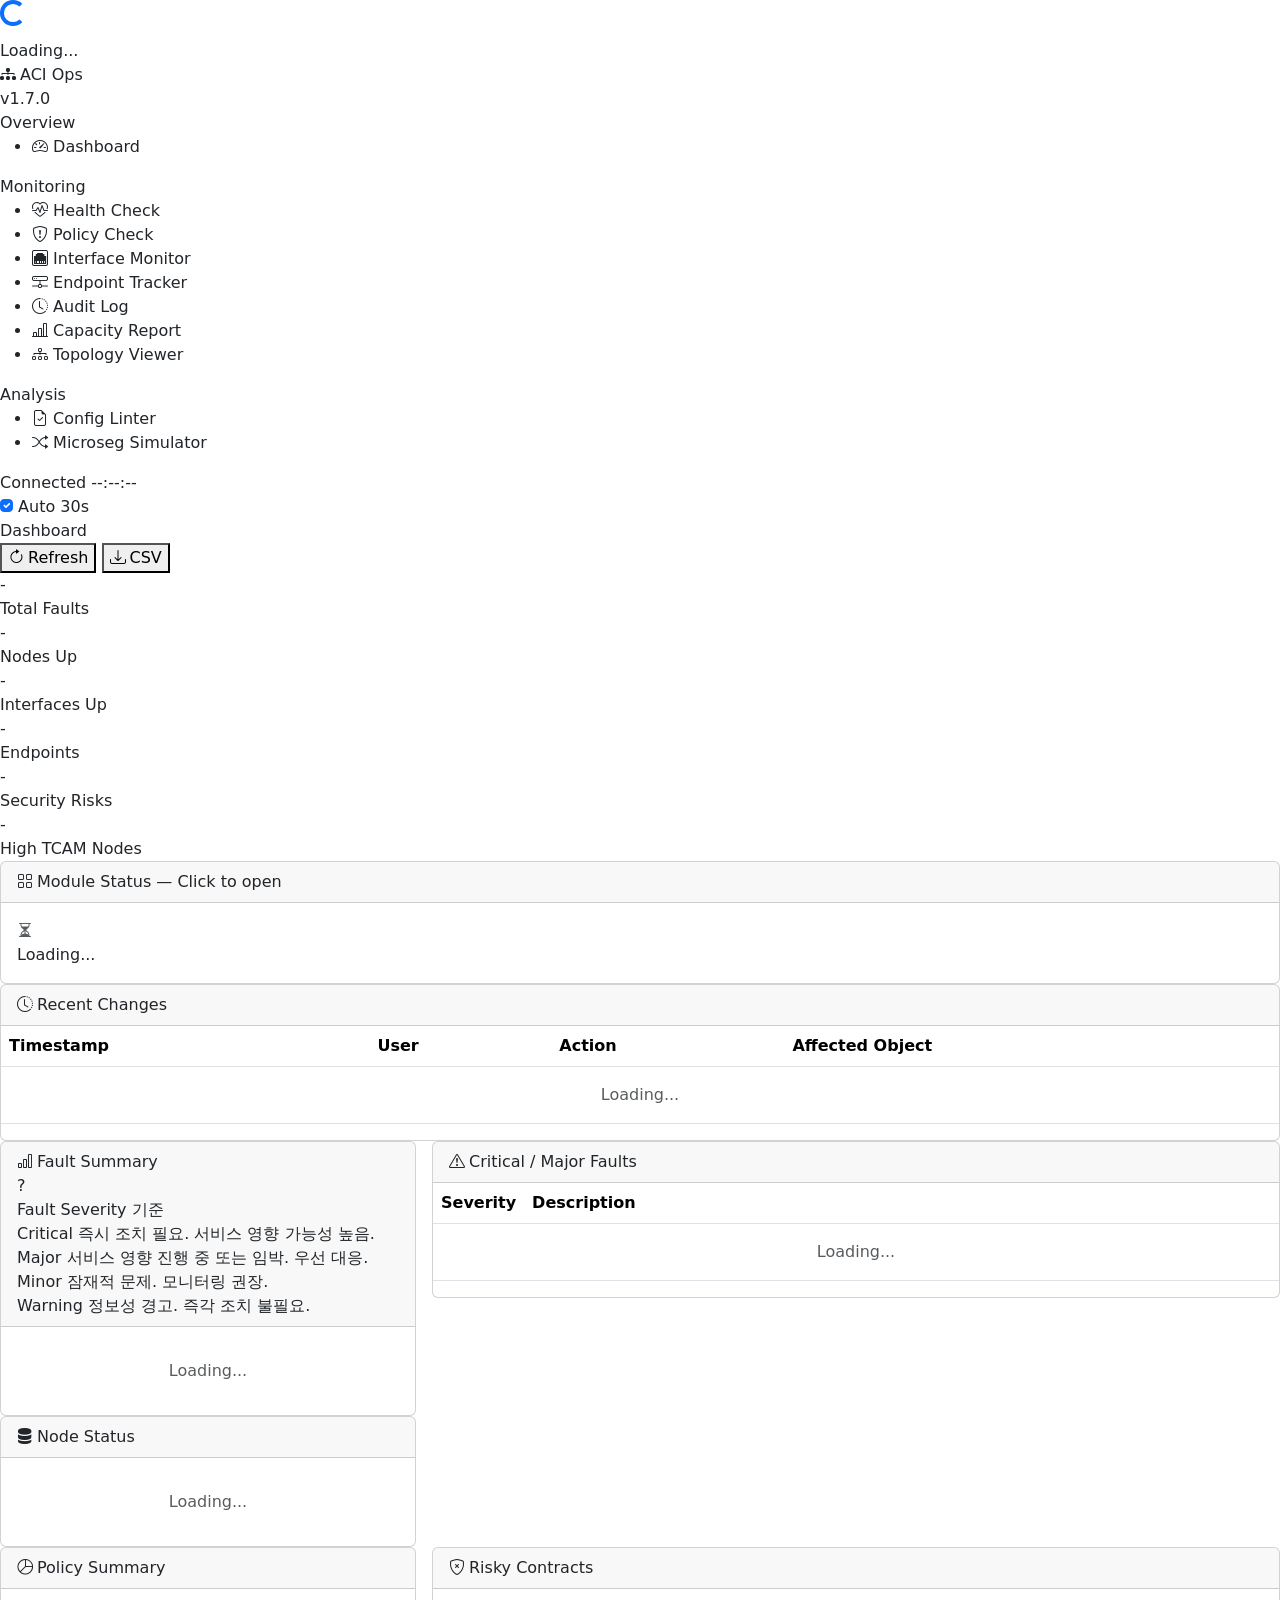
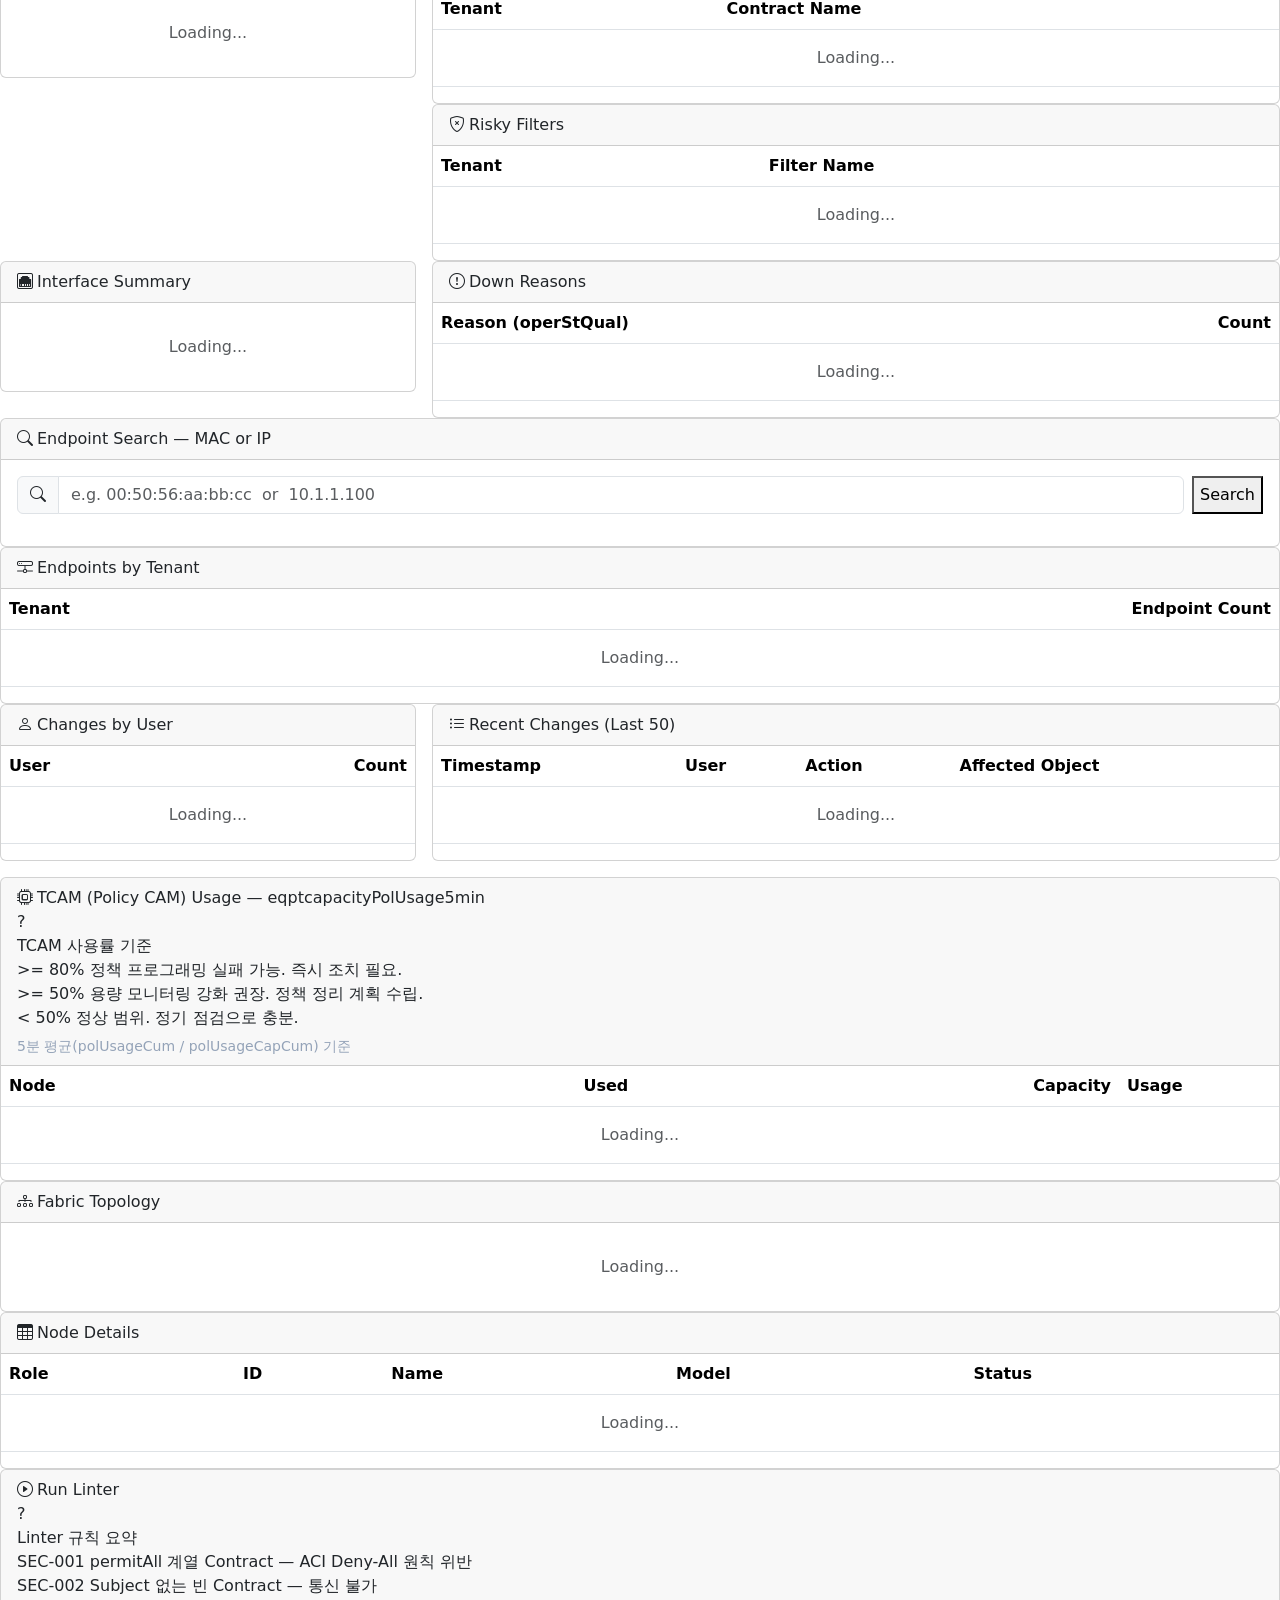
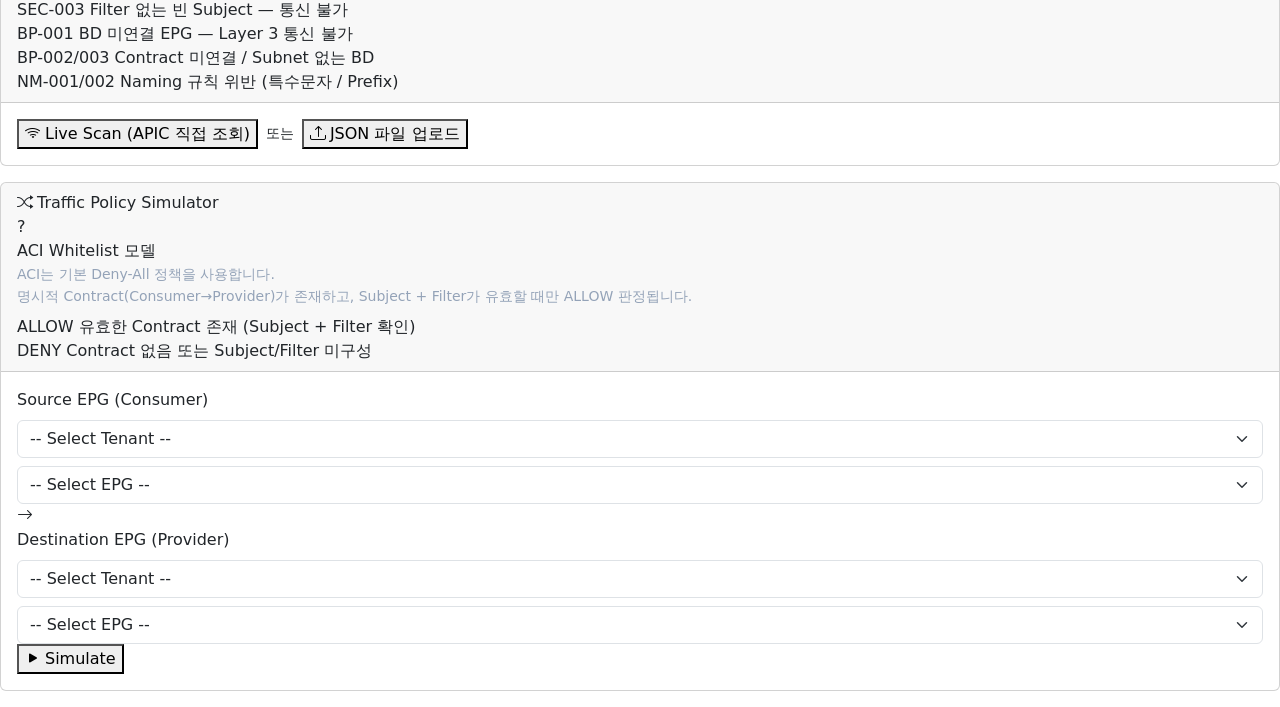
==== commit 8b028a57: ""feat: v1.7.0 frontend CSS/JS separation and fix login race condition"" ====
--- a/frontend/index.html
+++ b/frontend/index.html
@@ -6,754 +6,7 @@
     <title>ACI Ops Dashboard</title>
     <link href="https://cdn.jsdelivr.net/npm/bootstrap@5.3.0/dist/css/bootstrap.min.css" rel="stylesheet">
     <link rel="stylesheet" href="https://cdn.jsdelivr.net/npm/bootstrap-icons@1.10.0/font/bootstrap-icons.css">
-    <style>
-        /* ============================================================
-           CSS VARIABLES — Light theme (단일 테마)
-           ============================================================ */
-        :root {
-            --sidebar-width: 240px;
-            --topbar-height: 54px;
-
-            --bg-body:        #f0f2f5;
-            --bg-sidebar:     #1e293b;
-            --bg-card:        #ffffff;
-            --bg-card-hover:  #f8fafc;
-            --bg-topbar:      #ffffff;
-            --border-color:   #e2e8f0;
-
-            --text-main:           #1e293b;
-            --text-muted:          #64748b;
-            --text-sidebar:        #94a3b8;
-            --text-sidebar-active: #f1f5f9;
-
-            --accent:      #0284c7;
-            --accent-glow: rgba(2, 132, 199, 0.08);
-
-            --nav-active-bg: #0f172a;
-
-            --color-critical: #dc2626;
-            --color-major:    #d97706;
-            --color-minor:    #16a34a;
-            --color-success:  #16a34a;
-            --color-info:     #0284c7;
-
-            --font-mono: 'Courier New', Consolas, monospace;
-        }
-
-        /* ============================================================
-           RESET & BASE
-           ============================================================ */
-        *, *::before, *::after { box-sizing: border-box; }
-
-        body {
-            margin: 0;
-            padding: 0;
-            background: var(--bg-body);
-            color: var(--text-main);
-            font-family: -apple-system, BlinkMacSystemFont, 'Segoe UI', sans-serif;
-            font-size: 15px;
-            overflow-x: hidden;
-        }
-
-        a { color: var(--accent); text-decoration: none; }
-
-        /* ============================================================
-           SIDEBAR
-           ============================================================ */
-        .sidebar {
-            position: fixed;
-            top: 0;
-            left: 0;
-            width: var(--sidebar-width);
-            height: 100vh;
-            background: var(--bg-sidebar);
-            border-right: 1px solid var(--border-color);
-            display: flex;
-            flex-direction: column;
-            z-index: 1000;
-            overflow-y: auto;
-            overflow-x: hidden;
-        }
-
-        .sidebar-brand {
-            padding: 18px 16px 14px;
-            border-bottom: 1px solid var(--border-color);
-            flex-shrink: 0;
-        }
-
-        .sidebar-brand .brand-name {
-            font-size: 15px;
-            font-weight: 700;
-            color: var(--accent);
-            letter-spacing: 0.06em;
-            text-transform: uppercase;
-        }
-
-        .sidebar-brand .brand-ver {
-            font-size: 14px;
-            color: var(--text-sidebar);
-            margin-top: 2px;
-            font-family: var(--font-mono);
-        }
-
-        .sidebar-group-label {
-            padding: 14px 16px 5px;
-            font-size: 14px;
-            font-weight: 700;
-            text-transform: uppercase;
-            letter-spacing: 0.1em;
-            color: var(--text-sidebar);
-            flex-shrink: 0;
-        }
-
-        .sidebar-nav {
-            list-style: none;
-            margin: 0;
-            padding: 0 8px;
-            flex: 1;
-        }
-
-        .sidebar-nav li { margin-bottom: 1px; }
-
-        .sidebar-nav-item {
-            display: flex;
-            align-items: center;
-            padding: 7px 10px;
-            border-radius: 6px;
-            cursor: pointer;
-            color: var(--text-sidebar);
-            transition: all 0.12s ease;
-            gap: 9px;
-            user-select: none;
-        }
-
-        .sidebar-nav-item:hover {
-            background: var(--nav-active-bg);
-            color: var(--text-sidebar-active);
-        }
-
-        .sidebar-nav-item.active {
-            background: var(--accent-glow);
-            color: var(--accent);
-            font-weight: 600;
-        }
-
-        .nav-icon  { width: 16px; text-align: center; font-size: 14px; flex-shrink: 0; }
-        .nav-label { font-size: 15px; flex: 1; }
-
-        .nav-badge {
-            font-size: 14px;
-            font-weight: 700;
-            padding: 1px 6px;
-            border-radius: 8px;
-            background: rgba(220, 38, 38, 0.15);
-            color: var(--color-critical);
-            line-height: 1.5;
-        }
-
-        .nav-badge.warn {
-            background: rgba(217, 119, 6, 0.15);
-            color: var(--color-major);
-        }
-
-        /* ---- Sidebar Footer ---- */
-        .sidebar-footer {
-            padding: 12px 16px;
-            border-top: 1px solid var(--border-color);
-            flex-shrink: 0;
-        }
-
-        .sidebar-conn {
-            display: flex;
-            align-items: center;
-            gap: 6px;
-            font-size: 14px;
-            color: var(--text-muted);
-            margin-bottom: 10px;
-        }
-
-        .conn-dot {
-            width: 6px;
-            height: 6px;
-            border-radius: 50%;
-            background: var(--color-success);
-            box-shadow: 0 0 5px var(--color-success);
-            flex-shrink: 0;
-        }
-
-        .conn-dot.off {
-            background: var(--color-critical);
-            box-shadow: 0 0 5px var(--color-critical);
-        }
-
-        .footer-controls {
-            display: flex;
-            align-items: center;
-            justify-content: space-between;
-        }
-
-        .auto-refresh-wrap {
-            display: flex;
-            align-items: center;
-            gap: 5px;
-            font-size: 14px;
-            color: var(--text-muted);
-        }
-
-        .form-check-input { cursor: pointer; }
-
-        /* ============================================================
-           MAIN CONTENT
-           ============================================================ */
-        .main-content {
-            margin-left: var(--sidebar-width);
-            min-height: 100vh;
-            display: flex;
-            flex-direction: column;
-        }
-
-        /* ---- Topbar ---- */
-        .topbar {
-            position: sticky;
-            top: 0;
-            height: var(--topbar-height);
-            background: var(--bg-topbar);
-            border-bottom: 1px solid var(--border-color);
-            display: flex;
-            align-items: center;
-            justify-content: space-between;
-            padding: 0 24px;
-            z-index: 100;
-            flex-shrink: 0;
-        }
-
-        .topbar-left {
-            display: flex;
-            align-items: center;
-            gap: 10px;
-        }
-
-        .topbar-title {
-            font-size: 15px;
-            font-weight: 600;
-            color: var(--text-main);
-        }
-
-        .topbar-right {
-            display: flex;
-            align-items: center;
-            gap: 10px;
-        }
-
-        .last-update-label {
-            font-size: 15px;
-            color: var(--text-muted);
-            font-family: var(--font-mono);
-        }
-
-        /* ---- Page Sections ---- */
-        .page-section {
-            display: none;
-            padding: 24px;
-            flex: 1;
-            animation: fadeIn 0.15s ease;
-        }
-
-        .page-section.active { display: block; }
-
-        @keyframes fadeIn {
-            from { opacity: 0; transform: translateY(4px); }
-            to   { opacity: 1; transform: translateY(0); }
-        }
-
-        /* ============================================================
-           CARDS
-           ============================================================ */
-        .card {
-            background: var(--bg-card);
-            border: 1px solid var(--border-color);
-            border-radius: 8px;
-            margin-bottom: 16px;
-        }
-
-        .card-header {
-            background: transparent;
-            border-bottom: 1px solid var(--border-color);
-            padding: 11px 16px;
-            font-size: 15px;
-            font-weight: 700;
-            text-transform: uppercase;
-            letter-spacing: 0.07em;
-            color: var(--text-muted);
-            display: flex;
-            align-items: center;
-            gap: 8px;
-        }
-
-        .card-body { padding: 16px; }
-
-        /* ============================================================
-           STAT CARDS — Dashboard
-           ============================================================ */
-        .stat-grid {
-            display: grid;
-            grid-template-columns: repeat(auto-fit, minmax(150px, 1fr));
-            gap: 10px;
-            margin-bottom: 18px;
-        }
-
-        .stat-card {
-            background: var(--bg-card);
-            border: 1px solid var(--border-color);
-            border-radius: 8px;
-            padding: 14px 16px;
-        }
-
-        .stat-card.state-critical {
-            border-color: rgba(248, 81, 73, 0.5);
-            background: rgba(248, 81, 73, 0.05);
-        }
-
-        .stat-card.state-warn {
-            border-color: rgba(227, 160, 8, 0.4);
-            background: rgba(227, 160, 8, 0.04);
-        }
-
-        .stat-value {
-            font-size: 30px;
-            font-weight: 700;
-            line-height: 1;
-            margin-bottom: 5px;
-            font-family: var(--font-mono);
-        }
-
-        .stat-label {
-            font-size: 15px;
-            color: var(--text-muted);
-            text-transform: uppercase;
-            letter-spacing: 0.05em;
-        }
-
-        .stat-sub {
-            font-size: 14px;
-            color: var(--text-muted);
-            margin-top: 3px;
-            font-family: var(--font-mono);
-        }
-
-        /* ============================================================
-           MODULE STATUS GRID — Dashboard
-           ============================================================ */
-        .module-grid {
-            display: grid;
-            grid-template-columns: repeat(auto-fit, minmax(190px, 1fr));
-            gap: 8px;
-            margin-bottom: 18px;
-        }
-
-        .module-card {
-            background: var(--bg-card);
-            border: 1px solid var(--border-color);
-            border-left: 3px solid var(--border-color);
-            border-radius: 8px;
-            padding: 10px 14px;
-            cursor: pointer;
-            transition: all 0.12s ease;
-            display: flex;
-            align-items: center;
-            gap: 10px;
-        }
-
-        .module-card:hover { background: var(--bg-card-hover); }
-        .module-card.mod-ok       { border-left-color: var(--color-success); }
-        .module-card.mod-warn     { border-left-color: var(--color-major); }
-        .module-card.mod-critical { border-left-color: var(--color-critical); }
-        .module-card.mod-neutral  { border-left-color: var(--border-color); }
-
-        .mod-icon  { font-size: 17px; }
-        .mod-info  { flex: 1; }
-        .mod-name  { font-size: 15px; font-weight: 600; }
-        .mod-value { font-size: 14px; color: var(--text-muted); }
-
-        /* ============================================================
-           TOPOLOGY
-           ============================================================ */
-        .topo-layer { margin-bottom: 14px; }
-
-        .topo-label {
-            font-size: 14px;
-            font-weight: 700;
-            text-transform: uppercase;
-            letter-spacing: 0.1em;
-            color: var(--text-muted);
-            margin-bottom: 6px;
-        }
-
-        .topo-nodes { display: flex; flex-wrap: wrap; gap: 6px; }
-
-        .node-chip {
-            display: inline-flex;
-            align-items: center;
-            padding: 5px 13px;
-            border-radius: 20px;
-            font-size: 15px;
-            font-weight: 600;
-            background: var(--bg-body);
-            border: 1px solid var(--border-color);
-            gap: 6px;
-            font-family: var(--font-mono);
-        }
-
-        .topo-line {
-            height: 1px;
-            background: var(--border-color);
-            margin: 10px 40px;
-        }
-
-        /* ============================================================
-           STATUS INDICATORS
-           ============================================================ */
-        .dot {
-            width: 7px;
-            height: 7px;
-            border-radius: 50%;
-            flex-shrink: 0;
-        }
-
-        .dot-up   { background: var(--color-success); box-shadow: 0 0 4px var(--color-success); }
-        .dot-down { background: var(--color-critical); box-shadow: 0 0 4px var(--color-critical); }
-
-        /* ============================================================
-           SEVERITY BADGES
-           ============================================================ */
-        .sev {
-            display: inline-block;
-            font-size: 14px;
-            font-weight: 700;
-            padding: 2px 7px;
-            border-radius: 3px;
-            text-transform: uppercase;
-            letter-spacing: 0.04em;
-        }
-
-        .sev-critical { background: rgba(248,81,73,0.15); color: var(--color-critical); }
-        .sev-major    { background: rgba(227,160,8,0.15); color: var(--color-major); }
-        .sev-minor    { background: rgba(63,185,80,0.12); color: var(--color-minor); }
-        .sev-warning  { background: rgba(139,148,158,0.15); color: var(--text-muted); }
-        .sev-ok       { background: rgba(63,185,80,0.12); color: var(--color-success); }
-        .sev-info     { background: rgba(88,166,255,0.12); color: var(--color-info); }
-
-        /* ============================================================
-           TABLES
-           ============================================================ */
-        .table {
-            color: var(--text-main);
-            margin-bottom: 0;
-        }
-
-        .table thead th {
-            background: transparent;
-            border-color: var(--border-color);
-            color: var(--text-muted);
-            font-size: 14px;
-            font-weight: 700;
-            text-transform: uppercase;
-            letter-spacing: 0.07em;
-            padding: 8px 14px;
-        }
-
-        .table td {
-            border-color: var(--border-color);
-            padding: 8px 14px;
-            vertical-align: middle;
-        }
-
-        .table tbody tr:hover { background: var(--bg-card-hover); }
-        .table-responsive { border-radius: 0 0 8px 8px; }
-
-        /* ============================================================
-           FORMS
-           ============================================================ */
-        .form-control, .form-select {
-            background: var(--bg-body);
-            border: 1px solid var(--border-color);
-            color: var(--text-main);
-            font-size: 15px;
-            border-radius: 6px;
-        }
-
-        .form-control:focus, .form-select:focus {
-            background: var(--bg-body);
-            border-color: var(--accent);
-            color: var(--text-main);
-            box-shadow: 0 0 0 2px var(--accent-glow);
-        }
-
-        .form-control::placeholder { color: var(--text-muted); }
-        .form-select option { background: var(--bg-card); }
-
-        .input-group-text {
-            background: var(--bg-card);
-            border-color: var(--border-color);
-            color: var(--text-muted);
-            font-size: 15px;
-        }
-
-        .form-label {
-            font-size: 14px;
-            font-weight: 600;
-            text-transform: uppercase;
-            letter-spacing: 0.05em;
-            color: var(--text-muted);
-            margin-bottom: 5px;
-        }
-
-        /* ============================================================
-           BUTTONS
-           ============================================================ */
-        .btn-accent {
-            background: var(--accent);
-            color: #fff;
-            border: none;
-            font-size: 15px;
-            font-weight: 600;
-            padding: 7px 16px;
-            border-radius: 6px;
-            cursor: pointer;
-            transition: opacity 0.12s;
-        }
-
-        .btn-accent:hover { opacity: 0.85; color: #fff; }
-
-        .btn-ghost {
-            background: transparent;
-            color: var(--text-muted);
-            border: 1px solid var(--border-color);
-            font-size: 15px;
-            padding: 7px 16px;
-            border-radius: 6px;
-            cursor: pointer;
-            transition: all 0.12s;
-        }
-
-        .btn-ghost:hover { border-color: var(--accent); color: var(--accent); }
-
-        .btn-sm-icon {
-            background: transparent;
-            color: var(--text-muted);
-            border: 1px solid var(--border-color);
-            padding: 5px 9px;
-            border-radius: 6px;
-            cursor: pointer;
-            font-size: 14px;
-            transition: all 0.12s;
-        }
-
-        .btn-sm-icon:hover { border-color: var(--accent); color: var(--accent); }
-
-        /* ============================================================
-           INFO BOXES
-           ============================================================ */
-        .info-box {
-            background: rgba(2, 132, 199, 0.06);
-            border: 1px solid rgba(2, 132, 199, 0.2);
-            border-radius: 6px;
-            padding: 9px 14px;
-            font-size: 15px;
-            color: var(--color-info);
-        }
-
-        .ok-box {
-            background: rgba(22, 163, 74, 0.06);
-            border: 1px solid rgba(22, 163, 74, 0.2);
-            border-radius: 6px;
-            padding: 9px 14px;
-            font-size: 15px;
-            color: var(--color-success);
-        }
-
-        .warn-box {
-            background: rgba(217, 119, 6, 0.06);
-            border: 1px solid rgba(217, 119, 6, 0.2);
-            border-radius: 6px;
-            padding: 9px 14px;
-            font-size: 15px;
-            color: var(--color-major);
-        }
-
-        .critical-box {
-            background: rgba(220, 38, 38, 0.06);
-            border: 1px solid rgba(220, 38, 38, 0.2);
-            border-radius: 6px;
-            padding: 9px 14px;
-            font-size: 15px;
-            color: var(--color-critical);
-        }
-
-        /* ============================================================
-           TOOLTIPS — ? 아이콘 hover 시 설명 팝업
-           ============================================================ */
-        .help-wrap {
-            position: relative;
-            display: inline-flex;
-            align-items: center;
-        }
-
-        .help-icon {
-            display: inline-flex;
-            align-items: center;
-            justify-content: center;
-            width: 16px;
-            height: 16px;
-            border-radius: 50%;
-            background: var(--border-color);
-            color: var(--text-muted);
-            font-size: 10px;
-            font-weight: 700;
-            cursor: help;
-            flex-shrink: 0;
-        }
-
-        .tooltip-box {
-            display: none;
-            position: absolute;
-            left: calc(100% + 10px);
-            top: 50%;
-            transform: translateY(-50%);
-            background: #1e293b;
-            border: 1px solid #334155;
-            border-radius: 6px;
-            padding: 12px 14px;
-            width: 290px;
-            font-size: 15px;
-            color: #f1f5f9;
-            z-index: 9000;
-            box-shadow: 0 6px 20px rgba(0,0,0,0.25);
-            line-height: 1.6;
-        }
-
-        .help-wrap:hover .tooltip-box { display: block; }
-
-        .tooltip-title {
-            font-size: 14px;
-            font-weight: 700;
-            text-transform: uppercase;
-            letter-spacing: 0.05em;
-            color: var(--accent);
-            margin-bottom: 8px;
-        }
-
-        .tooltip-row {
-            display: flex;
-            gap: 8px;
-            margin-bottom: 5px;
-            align-items: flex-start;
-            font-size: 15px;
-        }
-
-        .tooltip-key { font-weight: 700; flex-shrink: 0; }
-        .tooltip-val { color: #94a3b8; }
-
-        /* ============================================================
-           SIMULATOR
-           ============================================================ */
-        .sim-grid {
-            display: grid;
-            grid-template-columns: 1fr 40px 1fr;
-            gap: 12px;
-            align-items: end;
-            margin-bottom: 14px;
-        }
-
-        .sim-arrow {
-            display: flex;
-            align-items: center;
-            justify-content: center;
-            color: var(--text-muted);
-            font-size: 18px;
-            padding-bottom: 4px;
-        }
-
-        .verdict-box {
-            text-align: center;
-            padding: 16px;
-            border-radius: 8px;
-            margin-bottom: 14px;
-        }
-
-        .verdict-allow {
-            background: rgba(63,185,80,0.08);
-            border: 1px solid rgba(63,185,80,0.3);
-        }
-
-        .verdict-deny {
-            background: rgba(248,81,73,0.08);
-            border: 1px solid rgba(248,81,73,0.3);
-        }
-
-        .verdict-label {
-            font-size: 26px;
-            font-weight: 700;
-            font-family: var(--font-mono);
-            letter-spacing: 0.05em;
-        }
-
-        /* ============================================================
-           CODE
-           ============================================================ */
-        code {
-            font-family: var(--font-mono);
-            font-size: 15px;
-            color: var(--accent);
-            background: var(--accent-glow);
-            padding: 1px 5px;
-            border-radius: 3px;
-        }
-
-        /* ============================================================
-           PROGRESS BAR
-           ============================================================ */
-        .progress {
-            background: var(--bg-body);
-            border-radius: 4px;
-            height: 16px;
-        }
-
-        /* ============================================================
-           LOADING OVERLAY
-           ============================================================ */
-        #loading-overlay {
-            position: fixed;
-            inset: 0;
-            background: rgba(0,0,0,0.55);
-            z-index: 9998;
-            display: none;
-            justify-content: center;
-            align-items: center;
-        }
-
-        .spinner-box {
-            background: var(--bg-card);
-            border: 1px solid var(--border-color);
-            border-radius: 10px;
-            padding: 24px 40px;
-            text-align: center;
-            color: var(--text-muted);
-            font-size: 14px;
-        }
-
-        /* ============================================================
-           MODALS
-           ============================================================ */
-        .modal-content {
-            background: var(--bg-card);
-            border: 1px solid var(--border-color);
-            color: var(--text-main);
-        }
-
-        .modal-header, .modal-footer { border-color: var(--border-color); }
-
-    </style>
+    <link rel="stylesheet" href="/static/css/style.css">
 </head>
 <body>
 
@@ -773,7 +26,7 @@
 <nav class="sidebar">
     <div class="sidebar-brand">
         <div class="brand-name"><i class="bi bi-diagram-3-fill me-1"></i>ACI Ops</div>
-        <div class="brand-ver">v1.6.0</div>
+        <div class="brand-ver">v1.7.0</div>
     </div>
 
     <div class="sidebar-group-label">Overview</div>
@@ -1427,881 +680,42 @@
 <!-- Bootstrap JS -->
 <script src="https://cdn.jsdelivr.net/npm/bootstrap@5.3.0/dist/js/bootstrap.bundle.min.js"></script>
 
+<!-- JS 로딩 순서: common → 모듈별 → (init 블록) -->
+<script src="/static/js/common.js"></script>
+<script src="/static/js/dashboard.js"></script>
+<script src="/static/js/health.js"></script>
+<script src="/static/js/policy.js"></script>
+<script src="/static/js/interface.js"></script>
+<script src="/static/js/endpoint.js"></script>
+<script src="/static/js/audit.js"></script>
+<script src="/static/js/capacity.js"></script>
+<script src="/static/js/topology.js"></script>
+<script src="/static/js/linter.js"></script>
+<script src="/static/js/simulator.js"></script>
+
+<!-- ============================================================
+     INIT BLOCK — DOM 바인딩 + 진입점
+     ============================================================ -->
 <script>
-    // ============================================================
-    // CONSTANTS
-    // ============================================================
-    const SECTION_TITLES = {
-        dashboard:  'Dashboard',
-        health:     'Health Check',
-        policy:     'Policy Check',
-        interface:  'Interface Monitor',
-        endpoint:   'Endpoint Tracker',
-        audit:      'Audit Log',
-        capacity:   'Capacity Report',
-        topology:   'Topology Viewer',
-        linter:     'Config Linter',
-        simulator:  'Microseg Simulator'
-    };
-
-    // ============================================================
-    // STATE
-    // ============================================================
-    let currentSection  = 'dashboard';
-    let autoRefreshTimer = null;
-    let cachedAll       = null;   // /api/all 응답 캐시 (CSV 내보내기용)
-    let simTenants      = [];     // 시뮬레이터 Tenant 목록 캐시
-    let cachedFaults    = [];     // Health 섹션 Fault 상세 (모달용)
-
-    // ============================================================
-    // NAVIGATION
-    // ============================================================
-    function navigateTo(section) {
-        if (section === currentSection) { refreshCurrent(); return; }
-
-        currentSection = section;
-
-        // 사이드바 active 상태
-        document.querySelectorAll('.sidebar-nav-item').forEach(el => {
-            el.classList.toggle('active', el.dataset.section === section);
-        });
-
-        // 섹션 표시
-        document.querySelectorAll('.page-section').forEach(el => {
-            el.classList.toggle('active', el.id === `section-${section}`);
-        });
-
-        // Topbar 제목
-        document.getElementById('topbar-title').textContent = SECTION_TITLES[section];
-
-        // 데이터 로드
-        loadSection(section);
-    }
-
-    function refreshCurrent() {
-        loadSection(currentSection);
-    }
-
-    // ============================================================
-    // DATA LOADING — 섹션별 분리
-    // ============================================================
-    async function loadSection(section) {
-        switch (section) {
-            case 'dashboard':  return loadDashboard();
-            case 'health':     return loadHealth();
-            case 'policy':     return loadPolicy();
-            case 'interface':  return loadInterface();
-            case 'endpoint':   return loadEndpoint();
-            case 'audit':      return loadAudit();
-            case 'capacity':   return loadCapacity();
-            case 'topology':   return loadTopology();
-            case 'simulator':  return loadSimulatorTenants();
-            case 'linter':     return;  // 수동 트리거만
-        }
-    }
-
-    // ---- Fetch helper ----
-    async function apiFetch(url, options = {}) {
-        const res = await fetch(url, options);
-        if (!res.ok) throw new Error(`HTTP ${res.status}`);
-        return res.json();
-    }
-
-    // ---- Dashboard ----
-    async function loadDashboard() {
-        showLoading(true);
-        try {
-            const data = await apiFetch('/api/all');
-            cachedAll = data;
-            renderDashboard(data);
-            updateConnectionStatus(true);
-        } catch (e) {
-            console.error('Dashboard load error:', e);
-            updateConnectionStatus(false);
-        }
-        showLoading(false);
-    }
-
-    // ---- Health ----
-    async function loadHealth() {
-        showLoading(true);
-        try {
-            const data = await apiFetch('/api/health');
-            renderHealth(data);
-        } catch (e) { console.error('Health load error:', e); }
-        showLoading(false);
-    }
-
-    // ---- Policy ----
-    async function loadPolicy() {
-        showLoading(true);
-        try {
-            const data = await apiFetch('/api/policy');
-            renderPolicy(data);
-        } catch (e) { console.error('Policy load error:', e); }
-        showLoading(false);
-    }
-
-    // ---- Interface ----
-    async function loadInterface() {
-        showLoading(true);
-        try {
-            const data = await apiFetch('/api/interface');
-            renderInterface(data);
-        } catch (e) { console.error('Interface load error:', e); }
-        showLoading(false);
-    }
-
-    // ---- Endpoint ----
-    async function loadEndpoint() {
-        showLoading(true);
-        try {
-            const data = await apiFetch('/api/endpoint');
-            renderEndpoint(data);
-        } catch (e) { console.error('Endpoint load error:', e); }
-        showLoading(false);
-    }
-
-    // ---- Audit ----
-    async function loadAudit() {
-        showLoading(true);
-        try {
-            const data = await apiFetch('/api/audit');
-            renderAudit(data);
-        } catch (e) { console.error('Audit load error:', e); }
-        showLoading(false);
-    }
-
-    // ---- Capacity ----
-    async function loadCapacity() {
-        showLoading(true);
-        try {
-            const data = await apiFetch('/api/capacity');
-            renderCapacity(data);
-        } catch (e) { console.error('Capacity load error:', e); }
-        showLoading(false);
-    }
-
-    // ---- Topology ----
-    async function loadTopology() {
-        showLoading(true);
-        try {
-            const data = await apiFetch('/api/topology');
-            renderTopology(data);
-        } catch (e) { console.error('Topology load error:', e); }
-        showLoading(false);
-    }
-
-    // ---- Simulator: Tenant 목록 ----
-    async function loadSimulatorTenants() {
-        if (simTenants.length > 0) { renderSimTenants(); return; }
-        try {
-            simTenants = await apiFetch('/api/simulate/tenants');
-            renderSimTenants();
-        } catch (e) { console.error('Simulator tenants error:', e); }
-    }
-
-    // ---- Simulator: EPG 목록 (src / dst) ----
-    async function loadSimEpgs(side) {
-        const tenantEl = document.getElementById(`sim-${side}-tenant`);
-        const epgEl    = document.getElementById(`sim-${side}-epg`);
-        const tenant   = tenantEl.value;
-
-        epgEl.innerHTML = '<option value="">-- Loading... --</option>';
-        if (!tenant) { epgEl.innerHTML = '<option value="">-- Select EPG --</option>'; return; }
-
-        try {
-            const epgs = await apiFetch(`/api/simulate/epgs?tenant=${encodeURIComponent(tenant)}`);
-            epgEl.innerHTML = '<option value="">-- Select EPG --</option>';
-            epgs.forEach(ep => {
-                const opt = document.createElement('option');
-                opt.value = ep.dn;
-                opt.textContent = `${ep.app_profile} / ${ep.name}`;
-                epgEl.appendChild(opt);
-            });
-        } catch (e) {
-            epgEl.innerHTML = '<option value="">-- Error --</option>';
-        }
-    }
-
-    // ---- Simulator: 판정 실행 ----
-    async function runSimulate() {
-        const srcDn = document.getElementById('sim-src-epg').value;
-        const dstDn = document.getElementById('sim-dst-epg').value;
-
-        if (!srcDn || !dstDn) {
-            alert('Source EPG와 Destination EPG를 모두 선택하세요.');
-            return;
-        }
-
-        showLoading(true);
-        try {
-            const result = await apiFetch('/api/simulate', {
-                method: 'POST',
-                headers: { 'Content-Type': 'application/json' },
-                body: JSON.stringify({ src_epg_dn: srcDn, dst_epg_dn: dstDn })
-            });
-            renderSimResult(result);
-        } catch (e) {
-            console.error('Simulate error:', e);
-        }
-        showLoading(false);
-    }
-
-    // ---- Linter: Live Scan ----
-    async function runLinterLive() {
-        const statusEl = document.getElementById('linter-status');
-        statusEl.textContent = 'Scanning...';
-        showLoading(true);
-        try {
-            const data = await apiFetch('/api/lint');
-            renderLinter(data, 'live');
-            statusEl.textContent = `Live scan completed — ${new Date().toLocaleTimeString()}`;
-        } catch (e) {
-            statusEl.textContent = 'Error: ' + e.message;
-        }
-        showLoading(false);
-    }
-
-    // ---- Linter: File Upload ----
-    async function uploadLinter() {
-        const fileInput = document.getElementById('linter-file-input');
-        if (!fileInput.files.length) return;
-
-        const statusEl = document.getElementById('linter-status');
-        statusEl.textContent = `Analyzing ${fileInput.files[0].name}...`;
-        showLoading(true);
-
-        const formData = new FormData();
-        formData.append('file', fileInput.files[0]);
-
-        try {
-            const data = await apiFetch('/api/lint/upload', { method: 'POST', body: formData });
-            renderLinter(data, 'upload');
-            statusEl.textContent = `Upload scan completed — ${new Date().toLocaleTimeString()}`;
-        } catch (e) {
-            statusEl.textContent = 'Error: ' + e.message;
-        }
-        showLoading(false);
-        fileInput.value = '';  // 파일 선택 초기화
-    }
-
-    // ---- Endpoint Search ----
-    async function searchEndpoint() {
-        const q = document.getElementById('ep-search-input').value.trim();
-        if (!q) { alert('MAC 또는 IP 주소를 입력하세요.'); return; }
-
-        const resultEl = document.getElementById('ep-search-results');
-        resultEl.innerHTML = '<div class="info-box">Searching...</div>';
-
-        try {
-            const results = await apiFetch(`/api/endpoint/search?q=${encodeURIComponent(q)}`);
-            renderEndpointSearch(results, resultEl);
-        } catch (e) {
-            resultEl.innerHTML = '<div class="critical-box">Search error: ' + e.message + '</div>';
-        }
-    }
-
-    // ============================================================
-    // RENDER FUNCTIONS
-    // ============================================================
-
-    // ---- Dashboard ----
-    function renderDashboard(data) {
-        const h = data.health;
-        const p = data.policy;
-        const i = data.interface;
-        const e = data.endpoint;
-        const a = data.audit;
-        const c = data.capacity;
-        const t = data.topology;
-
-        // Stat cards
-        const critMaj = h.severity.critical + h.severity.major;
-        setEl('s-total-faults', h.total_faults);
-        setEl('s-faults-sub', `C:${h.severity.critical} M:${h.severity.major} m:${h.severity.minor} W:${h.severity.warning}`);
-        setEl('s-nodes', `${h.nodes.up} / ${h.nodes.up + h.nodes.down}`);
-        setEl('s-iface', `${i.up} / ${i.total}`);
-        setEl('s-endpoints', e.total.toLocaleString());
-        setEl('s-risks', p.security_risks);
-        setEl('s-capacity', c.high_usage_count);
-
-        // Stat card alert coloring
-        const faultCard = document.getElementById('s-total-faults').closest('.stat-card');
-        faultCard.className = 'stat-card' + (h.severity.critical > 0 ? ' state-critical' : (h.severity.major > 0 ? ' state-warn' : ''));
-
-        // Sidebar badges
-        updateBadge('health', critMaj, critMaj >= 0 ? 'err' : '');
-        updateBadge('policy', p.security_risks, 'warn');
-        updateBadge('capacity', c.high_usage_count, 'err');
-
-        // Module status grid
-        const modules = [
-            { section: 'health',    icon: 'bi-heart-pulse', name: 'Health Check',   status: h.severity.critical > 0 ? 'mod-critical' : h.severity.major > 0 ? 'mod-warn' : 'mod-ok', value: critMaj > 0 ? `${critMaj} fault(s)` : 'All clear' },
-            { section: 'policy',    icon: 'bi-shield-exclamation', name: 'Policy Check',  status: p.security_risks > 0 ? 'mod-warn' : 'mod-ok', value: p.security_risks > 0 ? `${p.security_risks} risk(s)` : 'Clean' },
-            { section: 'interface', icon: 'bi-ethernet',    name: 'Interface',       status: i.down > 0 ? 'mod-warn' : 'mod-ok', value: `${i.up} up / ${i.down} down` },
-            { section: 'endpoint',  icon: 'bi-hdd-network', name: 'Endpoint',        status: 'mod-neutral', value: `${e.total.toLocaleString()} total` },
-            { section: 'audit',     icon: 'bi-clock-history', name: 'Audit Log',     status: 'mod-neutral', value: `${a.total} recent changes` },
-            { section: 'capacity',  icon: 'bi-bar-chart-line', name: 'Capacity',     status: c.high_usage_count > 0 ? 'mod-critical' : 'mod-ok', value: c.high_usage_count > 0 ? `${c.high_usage_count} node(s) high` : 'Normal' },
-            { section: 'topology',  icon: 'bi-diagram-3',   name: 'Topology',        status: h.nodes.down > 0 ? 'mod-warn' : 'mod-ok', value: `${t.summary.controllers}C / ${t.summary.spines}S / ${t.summary.leafs}L` }
-        ];
-
-        let gridHtml = '';
-        modules.forEach(m => {
-            gridHtml += `
-                <div class="module-card ${m.status}" onclick="navigateTo('${m.section}')">
-                    <span class="mod-icon"><i class="bi ${m.icon}"></i></span>
-                    <div class="mod-info">
-                        <div class="mod-name">${m.name}</div>
-                        <div class="mod-value">${m.value}</div>
-                    </div>
-                </div>`;
-        });
-        setEl('module-grid', gridHtml, true);
-
-        // Recent audit
-        let auditHtml = '';
-        if (a.recent.length === 0) {
-            auditHtml = '<tr><td colspan="4" class="text-center text-muted py-3">No recent changes</td></tr>';
-        } else {
-            a.recent.slice(0, 5).forEach(r => {
-                auditHtml += `
-                    <tr>
-                        <td><code>${r.timestamp}</code></td>
-                        <td>${r.user}</td>
-                        <td>${actionBadge(r.action)}</td>
-                        <td style="max-width:300px;overflow:hidden;text-overflow:ellipsis;white-space:nowrap" title="${escHtml(r.affected)}">${escHtml(r.affected)}</td>
-                    </tr>`;
-            });
-        }
-        setEl('dash-audit-tbody', auditHtml, true);
-
-        updateTimestamp();
-    }
-
-    // ---- Health ----
-    function renderHealth(data) {
-        cachedFaults = data.critical_major;
-
-        // Severity summary
-        const sevHtml = `
-            <div class="row g-2 mb-3">
-                ${sevCard('Critical', data.severity.critical, 'color-critical')}
-                ${sevCard('Major',    data.severity.major,    'color-major')}
-                ${sevCard('Minor',    data.severity.minor,    'color-minor')}
-                ${sevCard('Warning',  data.severity.warning,  'text-muted')}
-            </div>`;
-        setEl('health-severity-content', sevHtml, true);
-
-        // Node status (chips)
-        let nodeHtml = '';
-        if (!data.nodes) {
-            nodeHtml = '<div class="text-muted">Node data unavailable</div>';
-        } else {
-            nodeHtml = `<div class="d-flex gap-2 flex-wrap">
-                <div class="node-chip"><div class="dot dot-up"></div>Up: ${data.nodes.up}</div>
-                <div class="node-chip"><div class="dot dot-down"></div>Down: ${data.nodes.down}</div>
-            </div>`;
-        }
-        setEl('health-nodes-content', nodeHtml, true);
-
-        // Fault list
-        let faultHtml = '';
-        if (data.critical_major.length === 0) {
-            faultHtml = '<tr><td colspan="2" class="text-center py-3"><span class="sev sev-minor">All Systems Normal</span></td></tr>';
-        } else {
-            data.critical_major.forEach((f, idx) => {
-                const sevClass = f.severity === 'CRITICAL' ? 'sev-critical' : 'sev-major';
-                faultHtml += `
-                    <tr style="cursor:pointer" onclick="showFaultDetail(${idx})">
-                        <td><span class="sev ${sevClass}">${f.severity}</span></td>
-                        <td>${escHtml(f.description)}</td>
-                    </tr>`;
-            });
-        }
-        setEl('health-faults-tbody', faultHtml, true);
-    }
-
-    function sevCard(label, count, colorVar) {
-        return `
-            <div class="col-6 col-md-3">
-                <div class="stat-card text-center p-2">
-                    <div style="font-size:22px;font-weight:700;color:var(--${colorVar});font-family:var(--font-mono)">${count}</div>
-                    <div style="font-size:14px;color:var(--text-muted);text-transform:uppercase">${label}</div>
-                </div>
-            </div>`;
-    }
-
-    function showFaultDetail(idx) {
-        const fault = cachedFaults[idx];
-        if (!fault) return;
-        const sevClass = fault.severity === 'CRITICAL' ? 'sev-critical' : 'sev-major';
-        document.getElementById('fault-modal-body').innerHTML = `
-            <div class="mb-3"><span class="sev ${sevClass} fs-6">${fault.severity}</span></div>
-            <p style="font-size:14px;">${escHtml(fault.description)}</p>`;
-        new bootstrap.Modal(document.getElementById('faultModal')).show();
-    }
-
-    // ---- Policy ----
-    function renderPolicy(data) {
-        const summaryHtml = `
-            <div class="row g-2 mb-3">
-                ${miniStatCard('Tenants', data.total_tenants)}
-                ${miniStatCard('Contracts', data.total_contracts)}
-                ${miniStatCard('Filters', data.total_filters)}
-                ${miniStatCard('Risks', data.security_risks, data.security_risks > 0 ? 'state-warn' : '')}
-            </div>
-            ${data.security_risks === 0
-                ? '<div class="ok-box"><i class="bi bi-shield-check me-1"></i>No risky policies detected</div>'
-                : `<div class="warn-box"><i class="bi bi-exclamation-triangle me-1"></i>${data.security_risks} security risk(s) found</div>`}`;
-        setEl('policy-summary-content', summaryHtml, true);
-
-        const contractsHtml = data.risky_contracts.length === 0
-            ? '<tr><td colspan="2" class="text-center text-muted py-3">None detected</td></tr>'
-            : data.risky_contracts.map(c =>
-                `<tr><td><code>${escHtml(c.tenant)}</code></td><td><span class="sev sev-critical">${escHtml(c.name)}</span></td></tr>`
-              ).join('');
-        setEl('policy-contracts-tbody', contractsHtml, true);
-
-        const filtersHtml = data.risky_filters.length === 0
-            ? '<tr><td colspan="2" class="text-center text-muted py-3">None detected</td></tr>'
-            : data.risky_filters.map(f =>
-                `<tr><td><code>${escHtml(f.tenant)}</code></td><td><span class="sev sev-major">${escHtml(f.name)}</span></td></tr>`
-              ).join('');
-        setEl('policy-filters-tbody', filtersHtml, true);
-    }
-
-    // ---- Interface ----
-    function renderInterface(data) {
-        const upPct = data.total > 0 ? ((data.up / data.total) * 100).toFixed(1) : 0;
-        const downPct = (100 - upPct).toFixed(1);
-
-        const summaryHtml = `
-            <div class="row g-2 mb-3">
-                ${miniStatCard('Total', data.total)}
-                ${miniStatCard('Up', data.up, 'state-ok')}
-                ${miniStatCard('Down', data.down, data.down > 0 ? 'state-warn' : '')}
-            </div>
-            <div class="progress mb-1">
-                <div class="progress-bar bg-success" style="width:${upPct}%"></div>
-                <div class="progress-bar bg-danger" style="width:${downPct}%"></div>
-            </div>
-            <div style="font-size:14px;color:var(--text-muted);font-family:var(--font-mono)">${upPct}% up</div>`;
-        setEl('iface-summary-content', summaryHtml, true);
-
-        const reasonsHtml = data.down_reasons.length === 0
-            ? '<tr><td colspan="2" class="text-center text-muted py-3">No down interfaces</td></tr>'
-            : data.down_reasons.map(r =>
-                `<tr>
-                    <td><code>${escHtml(r.reason)}</code></td>
-                    <td class="text-end"><span class="sev sev-major">${r.count}</span></td>
-                </tr>`
-              ).join('');
-        setEl('iface-reasons-tbody', reasonsHtml, true);
-    }
-
-    // ---- Endpoint ----
-    function renderEndpoint(data) {
-        const tenantHtml = data.by_tenant.length === 0
-            ? '<tr><td colspan="2" class="text-center text-muted py-3">No endpoints</td></tr>'
-            : data.by_tenant.map(t =>
-                `<tr>
-                    <td>${escHtml(t.tenant)}</td>
-                    <td class="text-end"><span class="sev sev-info">${t.count}</span></td>
-                </tr>`
-              ).join('');
-        setEl('ep-tenant-tbody', tenantHtml, true);
-    }
-
-    function renderEndpointSearch(results, el) {
-        if (results.length === 0) {
-            el.innerHTML = '<div class="warn-box">No endpoints found matching the query.</div>';
-            return;
-        }
-        let html = `<div class="info-box mb-2">${results.length} endpoint(s) found</div>
-            <div class="table-responsive">
-            <table class="table">
-                <thead><tr><th>MAC</th><th>IP</th><th>Tenant</th><th>EPG</th><th>Node</th><th>Interface</th></tr></thead>
-                <tbody>`;
-        results.forEach(ep => {
-            html += `<tr>
-                <td><code>${escHtml(ep.mac)}</code></td>
-                <td><code>${escHtml(ep.ip)}</code></td>
-                <td>${escHtml(ep.tenant)}</td>
-                <td>${escHtml(ep.epg)}</td>
-                <td><span class="sev sev-info">Node ${escHtml(ep.node)}</span></td>
-                <td><code>${escHtml(ep.interface)}</code></td>
-            </tr>`;
-        });
-        html += '</tbody></table></div>';
-        el.innerHTML = html;
-    }
-
-    // ---- Audit ----
-    function renderAudit(data) {
-        const userHtml = data.by_user.length === 0
-            ? '<tr><td colspan="2" class="text-center text-muted py-3">No data</td></tr>'
-            : data.by_user.map(u =>
-                `<tr>
-                    <td><i class="bi bi-person me-1"></i>${escHtml(u.user)}</td>
-                    <td class="text-end"><span class="sev sev-info">${u.count}</span></td>
-                </tr>`
-              ).join('');
-        setEl('audit-user-tbody', userHtml, true);
-
-        let recentHtml = '';
-        if (data.recent.length === 0) {
-            recentHtml = '<tr><td colspan="4" class="text-center text-muted py-3">No recent changes</td></tr>';
-        } else {
-            data.recent.forEach(r => {
-                recentHtml += `
-                    <tr>
-                        <td><code>${r.timestamp}</code></td>
-                        <td>${escHtml(r.user)}</td>
-                        <td>${actionBadge(r.action)}</td>
-                        <td style="max-width:250px;overflow:hidden;text-overflow:ellipsis;white-space:nowrap" title="${escHtml(r.affected)}">${escHtml(r.affected)}</td>
-                    </tr>`;
-            });
-        }
-        setEl('audit-recent-tbody', recentHtml, true);
-    }
-
-    // ---- Capacity ----
-    function renderCapacity(data) {
-        const alertHtml = data.high_usage_count > 0
-            ? `<div class="critical-box"><i class="bi bi-exclamation-triangle me-1"></i>${data.high_usage_count} node(s) with TCAM usage >= 80%. Immediate action required.</div>`
-            : `<div class="ok-box"><i class="bi bi-check-circle me-1"></i>All nodes within normal TCAM capacity.</div>`;
-        setEl('capacity-alert-box', alertHtml, true);
-
-        const tableHtml = data.tcam.length === 0
-            ? '<tr><td colspan="4" class="text-center text-muted py-3">No TCAM data</td></tr>'
-            : data.tcam.map(t => {
-                const pctClass = t.percentage >= 80 ? 'bg-danger' : t.percentage >= 50 ? 'bg-warning' : 'bg-success';
-                const sevClass = t.percentage >= 80 ? 'sev-critical' : t.percentage >= 50 ? 'sev-major' : 'sev-minor';
-                return `
-                    <tr>
-                        <td><code>${escHtml(t.node)}</code></td>
-                        <td class="text-end">${t.used.toLocaleString()}</td>
-                        <td class="text-end">${t.capacity.toLocaleString()}</td>
-                        <td>
-                            <div class="d-flex align-items-center gap-2">
-                                <div class="progress flex-grow-1">
-                                    <div class="progress-bar ${pctClass}" style="width:${t.percentage}%"></div>
-                                </div>
-                                <span class="sev ${sevClass}" style="width:40px;text-align:right">${t.percentage}%</span>
-                            </div>
-                        </td>
-                    </tr>`;
-              }).join('');
-        setEl('capacity-tbody', tableHtml, true);
-    }
-
-    // ---- Topology ----
-    function renderTopology(data) {
-        const dot = (status) => `<div class="dot ${status === 'UP' ? 'dot-up' : 'dot-down'}"></div>`;
-
-        document.getElementById('topo-summary').textContent =
-            `${data.summary.controllers}C / ${data.summary.spines}S / ${data.summary.leafs}L`;
-
-        const topoHtml = `
-            <div class="topo-layer">
-                <div class="topo-label">Controllers</div>
-                <div class="topo-nodes">
-                    ${data.controllers.map(c => `<div class="node-chip">${dot(c.status)}${c.name}</div>`).join('')}
-                </div>
-            </div>
-            <div class="topo-line"></div>
-            <div class="topo-layer">
-                <div class="topo-label">Spines</div>
-                <div class="topo-nodes">
-                    ${data.spines.map(s => `<div class="node-chip">${dot(s.status)}${s.name}</div>`).join('')}
-                </div>
-            </div>
-            <div class="topo-line"></div>
-            <div class="topo-layer">
-                <div class="topo-label">Leafs</div>
-                <div class="topo-nodes">
-                    ${data.leafs.map(l => `<div class="node-chip" style="${l.status !== 'UP' ? 'border-color:var(--color-critical)' : ''}">${dot(l.status)}${l.name}</div>`).join('')}
-                </div>
-            </div>`;
-        setEl('topo-content', topoHtml, true);
-
-        // Node details table
-        const allNodes = [
-            ...data.controllers.map(n => ({ ...n, role: 'Controller' })),
-            ...data.spines.map(n => ({ ...n, role: 'Spine' })),
-            ...data.leafs.map(n => ({ ...n, role: 'Leaf' }))
-        ];
-        const tableHtml = allNodes.map(n => {
-            const roleSev = n.role === 'Controller' ? 'sev-warning' : n.role === 'Spine' ? 'sev-info' : 'sev-minor';
-            const stSev   = n.status === 'UP' ? 'sev-minor' : 'sev-critical';
-            return `
-                <tr>
-                    <td><span class="sev ${roleSev}">${n.role}</span></td>
-                    <td><code>${n.id}</code></td>
-                    <td>${n.name}</td>
-                    <td style="color:var(--text-muted);font-size:14px">${n.model || '-'}</td>
-                    <td><span class="sev ${stSev}">${n.status}</span></td>
-                </tr>`;
-        }).join('');
-        setEl('topo-table-tbody', tableHtml || '<tr><td colspan="5" class="text-muted text-center py-3">No nodes</td></tr>', true);
-    }
-
-    // ---- Linter ----
-    function renderLinter(data, source) {
-        const area = document.getElementById('linter-result-area');
-        area.style.display = 'block';
-
-        const srcLabel = source === 'live' ? 'Live Scan (APIC)' : 'File Upload';
-        const summaryHtml = data.total_issues === 0
-            ? `<div class="ok-box"><i class="bi bi-check-circle me-1"></i>${srcLabel} — No issues found. Config looks clean.</div>`
-            : `<div class="${data.summary.critical > 0 ? 'critical-box' : 'warn-box'}">
-                <i class="bi bi-exclamation-triangle me-1"></i>
-                ${srcLabel} — ${data.total_issues} issue(s) found:
-                <strong>${data.summary.critical} critical</strong>, ${data.summary.warning} warning
-               </div>`;
-        setEl('linter-summary-box', summaryHtml, true);
-
-        if (data.results.length === 0) {
-            setEl('linter-tbody', '<tr><td colspan="5" class="text-center text-muted py-3">No issues detected</td></tr>', true);
-            return;
-        }
-
-        const tbody = data.results.map(r => {
-            const sevClass = r.severity === 'critical' ? 'sev-critical' : 'sev-major';
-            return `
-                <tr>
-                    <td><code>${r.rule_id}</code></td>
-                    <td><span class="sev ${sevClass}">${r.severity}</span></td>
-                    <td><span class="sev sev-info">${r.category}</span></td>
-                    <td style="max-width:200px;overflow:hidden;text-overflow:ellipsis;white-space:nowrap;font-family:var(--font-mono);font-size:14px" title="${escHtml(r.dn)}">${escHtml(r.dn)}</td>
-                    <td style="font-size:15px">${escHtml(r.message)}</td>
-                </tr>`;
-        }).join('');
-        setEl('linter-tbody', tbody, true);
-    }
-
-    // ---- Simulator: Tenant 목록 렌더링 ----
-    function renderSimTenants() {
-        ['src', 'dst'].forEach(side => {
-            const sel = document.getElementById(`sim-${side}-tenant`);
-            sel.innerHTML = '<option value="">-- Select Tenant --</option>';
-            simTenants.forEach(t => {
-                const name = typeof t === 'string' ? t : (t.name || t);
-                const opt = document.createElement('option');
-                opt.value = name;
-                opt.textContent = name;
-                sel.appendChild(opt);
-            });
-        });
-    }
-
-    // ---- Simulator: 판정 결과 렌더링 ----
-    function renderSimResult(result) {
-        const area = document.getElementById('sim-verdict-area');
-        area.style.display = 'block';
-
-        const isAllow = result.verdict === 'ALLOW';
-        const verdictClass = isAllow ? 'verdict-allow' : 'verdict-deny';
-        const iconClass    = isAllow ? 'bi-check-circle-fill' : 'bi-x-circle-fill';
-        const color        = isAllow ? 'var(--color-success)' : 'var(--color-critical)';
-
-        const svgFlow = buildSimSvg(result, isAllow);
-
-        const contentHtml = `
-            <div class="mb-3">${svgFlow}</div>
-            <div class="verdict-box ${verdictClass} mb-2">
-                <i class="bi ${iconClass} me-2" style="color:${color}"></i>
-                <span class="verdict-label" style="color:${color}">${result.verdict}</span>
-            </div>
-            <div style="font-size:15px;color:var(--text-muted)">${escHtml(result.reason || '')}</div>`;
-        setEl('sim-verdict-content', contentHtml, true);
-
-        // Matched contracts table
-        const contractsCard = document.getElementById('sim-contracts-card');
-        if (isAllow && result.matched_contracts && result.matched_contracts.length > 0) {
-            contractsCard.style.display = 'block';
-            const contractsHtml = result.matched_contracts.map(c => {
-                const subjects = c.subjects || [];
-                const subjNames = subjects.map(s => s.name).join(', ') || '-';
-                const filters   = subjects.flatMap(s => (s.filters || []).map(f => f.name)).join(', ') || '-';
-                return `
-                    <tr>
-                        <td><code>${escHtml(c.name)}</code></td>
-                        <td>${escHtml(c.tenant)}</td>
-                        <td>${escHtml(subjNames)}</td>
-                        <td style="font-size:14px;color:var(--text-muted)">${escHtml(filters)}</td>
-                    </tr>`;
-            }).join('');
-            setEl('sim-contracts-tbody', contractsHtml, true);
-        } else {
-            contractsCard.style.display = 'none';
-        }
-    }
-
-    function buildSimSvg(result, isAllow) {
-        const srcLabel = (result.src_epg || '').split('/').pop() || 'SRC EPG';
-        const dstLabel = (result.dst_epg || '').split('/').pop() || 'DST EPG';
-        const lineColor = isAllow ? '#3fb950' : '#f85149';
-        const midLabel  = isAllow ? 'ALLOW' : 'DENY';
-
-        return `
-            <svg viewBox="0 0 460 60" xmlns="http://www.w3.org/2000/svg" style="max-width:460px;width:100%">
-                <rect x="0"   y="10" width="130" height="36" rx="6" fill="none" stroke="var(--border-color)" stroke-width="1.5"/>
-                <text x="65"  y="32" text-anchor="middle" font-size="10" fill="var(--text-main)" font-family="monospace">${escHtml(srcLabel.substring(0,14))}</text>
-                <rect x="330" y="10" width="130" height="36" rx="6" fill="none" stroke="var(--border-color)" stroke-width="1.5"/>
-                <text x="395" y="32" text-anchor="middle" font-size="10" fill="var(--text-main)" font-family="monospace">${escHtml(dstLabel.substring(0,14))}</text>
-                <line x1="130" y1="28" x2="330" y2="28" stroke="${lineColor}" stroke-width="1.5" stroke-dasharray="${isAllow ? 'none' : '5,3'}"/>
-                <polygon points="325,23 335,28 325,33" fill="${lineColor}"/>
-                <text x="230" y="22" text-anchor="middle" font-size="10" font-weight="bold" fill="${lineColor}">${midLabel}</text>
-            </svg>`;
-    }
-
-    // ============================================================
-    // UTILITY FUNCTIONS
-    // ============================================================
-    function setEl(id, content, isHtml = false) {
-        const el = document.getElementById(id);
-        if (!el) return;
-        if (isHtml) el.innerHTML = content;
-        else el.textContent = content;
-    }
-
-    function escHtml(str) {
-        if (str === null || str === undefined) return '';
-        return String(str)
-            .replace(/&/g, '&amp;')
-            .replace(/</g, '&lt;')
-            .replace(/>/g, '&gt;')
-            .replace(/"/g, '&quot;');
-    }
-
-    function actionBadge(action) {
-        const map = {
-            creation:     ['sev-minor', 'Creation'],
-            modification: ['sev-major', 'Modification'],
-            deletion:     ['sev-critical', 'Deletion']
-        };
-        const [cls, label] = map[action] || ['sev-warning', action];
-        return `<span class="sev ${cls}">${label}</span>`;
-    }
-
-    function miniStatCard(label, value, extraClass = '') {
-        return `
-            <div class="col-6 col-md-3">
-                <div class="stat-card text-center p-2 ${extraClass}">
-                    <div style="font-size:22px;font-weight:700;font-family:var(--font-mono)">${value}</div>
-                    <div style="font-size:14px;color:var(--text-muted);text-transform:uppercase">${label}</div>
-                </div>
-            </div>`;
-    }
-
-    function updateBadge(section, count, type) {
-        const el = document.getElementById(`badge-${section}`);
-        if (!el) return;
-        if (count > 0) {
-            el.textContent = count;
-            el.classList.remove('d-none');
-            if (type === 'warn') el.className = 'nav-badge warn';
-            else el.className = 'nav-badge';
-        } else {
-            el.classList.add('d-none');
-        }
-    }
-
-    function updateTimestamp() {
-        const t = new Date().toLocaleTimeString();
-        setEl('last-update-side', t);
-        setEl('last-update-top', `Updated: ${t}`);
-    }
-
-    function updateConnectionStatus(ok) {
-        const dot = document.getElementById('conn-dot');
-        const label = document.getElementById('conn-label');
-        dot.className = 'conn-dot' + (ok ? '' : ' off');
-        label.textContent = ok ? 'Connected' : 'Disconnected';
-    }
-
-    function showLoading(show) {
-        document.getElementById('loading-overlay').style.display = show ? 'flex' : 'none';
-    }
-
-    // ============================================================
-    // SIDEBAR NAVIGATION CLICK BINDING
-    // ============================================================
-    document.querySelectorAll('.sidebar-nav-item').forEach(el => {
-        el.addEventListener('click', () => {
-            const section = el.dataset.section;
+    // 사이드바 네비게이션 클릭 바인딩
+    document.querySelectorAll('.sidebar-nav-item').forEach(function (el) {
+        el.addEventListener('click', function () {
+            var section = el.dataset.section;
             if (section) navigateTo(section);
         });
     });
 
-    // Enter key for endpoint search
-    document.getElementById('ep-search-input').addEventListener('keypress', e => {
+    // Endpoint 검색창 Enter 키
+    document.getElementById('ep-search-input').addEventListener('keypress', function (e) {
         if (e.key === 'Enter') searchEndpoint();
     });
 
-    // ============================================================
-    // AUTO-REFRESH
-    // ============================================================
-    function setupAutoRefresh() {
-        const checkbox = document.getElementById('autoRefresh');
-        checkbox.addEventListener('change', function () {
-            clearInterval(autoRefreshTimer);
-            if (this.checked) startAutoRefresh();
-        });
-        startAutoRefresh();
-    }
-
-    function startAutoRefresh() {
-        autoRefreshTimer = setInterval(() => {
-            if (currentSection !== 'linter') {  // Linter는 수동 전용
-                loadSection(currentSection);
-            }
-        }, 30000);
-    }
-
-    // ============================================================
-    // CSV EXPORT — 현재 캐시된 Dashboard 데이터 기준
-    // ============================================================
-    function exportCSV() {
-        if (!cachedAll) { alert('Dashboard 데이터를 먼저 로드하세요.'); return; }
-        const d = cachedAll;
-
-        let csv = 'Category,Metric,Value\n';
-        csv += `Health,Total Faults,${d.health.total_faults}\n`;
-        csv += `Health,Critical,${d.health.severity.critical}\n`;
-        csv += `Health,Major,${d.health.severity.major}\n`;
-        csv += `Health,Minor,${d.health.severity.minor}\n`;
-        csv += `Health,Warning,${d.health.severity.warning}\n`;
-        csv += `Health,Nodes Up,${d.health.nodes.up}\n`;
-        csv += `Health,Nodes Down,${d.health.nodes.down}\n`;
-        csv += `Policy,Security Risks,${d.policy.security_risks}\n`;
-        csv += `Policy,Total Tenants,${d.policy.total_tenants}\n`;
-        csv += `Policy,Total Contracts,${d.policy.total_contracts}\n`;
-        csv += `Interface,Total,${d.interface.total}\n`;
-        csv += `Interface,Up,${d.interface.up}\n`;
-        csv += `Interface,Down,${d.interface.down}\n`;
-        csv += `Endpoint,Total,${d.endpoint.total}\n`;
-        csv += `Capacity,High Usage Nodes,${d.capacity.high_usage_count}\n`;
-        csv += `Topology,Controllers,${d.topology.summary.controllers}\n`;
-        csv += `Topology,Spines,${d.topology.summary.spines}\n`;
-        csv += `Topology,Leafs,${d.topology.summary.leafs}\n`;
-
-        const blob = new Blob([csv], { type: 'text/csv;charset=utf-8;' });
-        const a = document.createElement('a');
-        a.href = URL.createObjectURL(blob);
-        a.download = `aci-report-${new Date().toISOString().slice(0, 10)}.csv`;
-        a.click();
-    }
-
-    // ============================================================
-    // INIT
-    // ============================================================
+    // 앱 초기화
     window.onload = function () {
         setupAutoRefresh();
         loadDashboard();
     };
 </script>
+
 </body>
 </html>
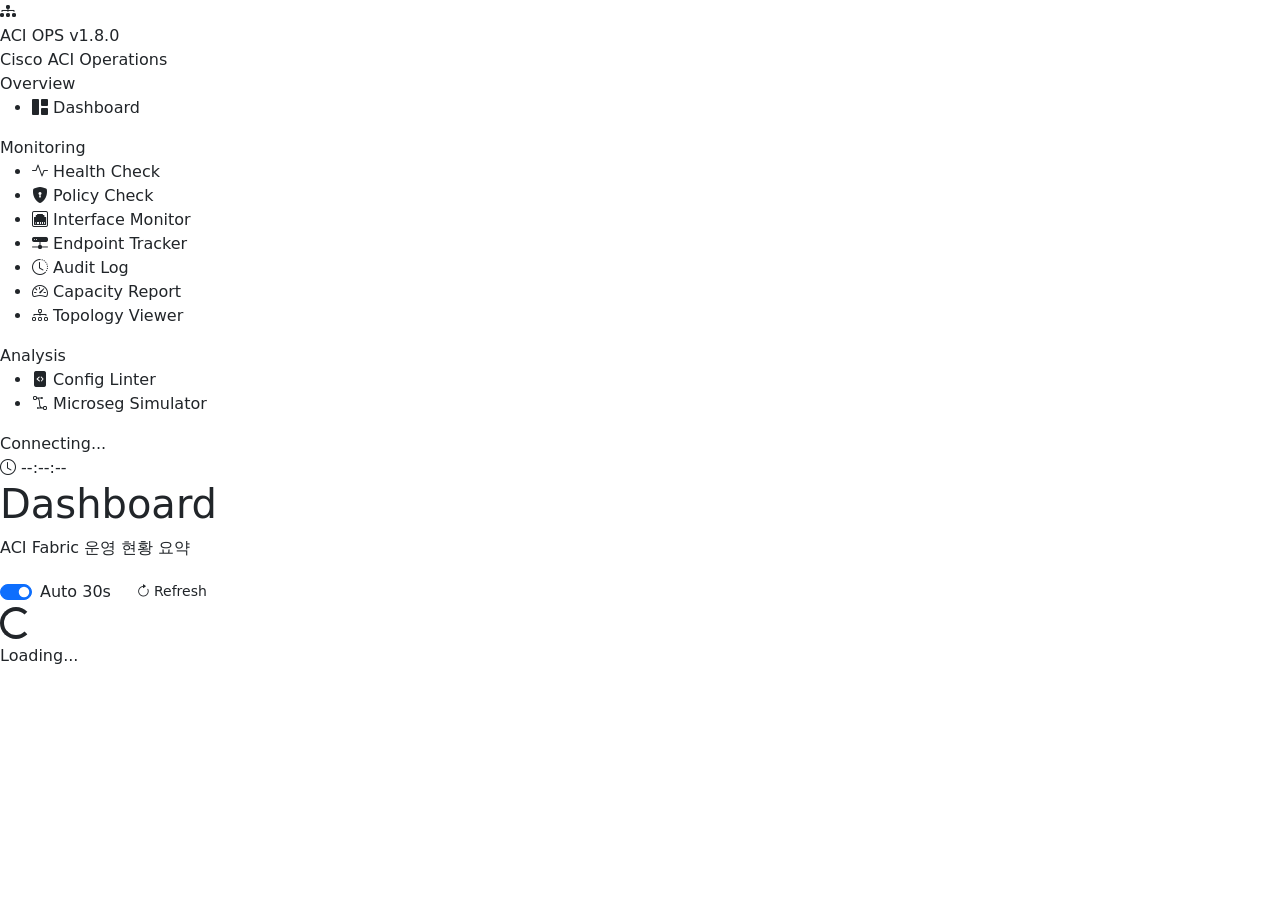
==== commit dca8d0d0: ""feat: v1.8.0 UI 리뉴얼 — 다크 테마 + /api/all 중복 호출 버그 수정"" ====
--- a/frontend/index.html
+++ b/frontend/index.html
@@ -3,719 +3,203 @@
 <head>
     <meta charset="UTF-8">
     <meta name="viewport" content="width=device-width, initial-scale=1.0">
-    <title>ACI Ops Dashboard</title>
+    <title>ACI Ops WebUI</title>
     <link href="https://cdn.jsdelivr.net/npm/bootstrap@5.3.0/dist/css/bootstrap.min.css" rel="stylesheet">
     <link rel="stylesheet" href="https://cdn.jsdelivr.net/npm/bootstrap-icons@1.10.0/font/bootstrap-icons.css">
     <link rel="stylesheet" href="/static/css/style.css">
 </head>
 <body>
 
-<!-- ================================================================
-     LOADING OVERLAY
-     ================================================================ -->
-<div id="loading-overlay">
-    <div class="spinner-box">
-        <div class="spinner-border text-primary mb-2" role="status" style="width:1.6rem;height:1.6rem;"></div>
-        <div>Loading...</div>
-    </div>
-</div>
-
-<!-- ================================================================
-     SIDEBAR
-     ================================================================ -->
-<nav class="sidebar">
-    <div class="sidebar-brand">
-        <div class="brand-name"><i class="bi bi-diagram-3-fill me-1"></i>ACI Ops</div>
-        <div class="brand-ver">v1.7.0</div>
-    </div>
-
-    <div class="sidebar-group-label">Overview</div>
-    <ul class="sidebar-nav" id="sidebar-nav">
-        <li>
-            <div class="sidebar-nav-item active" data-section="dashboard">
-                <span class="nav-icon"><i class="bi bi-speedometer2"></i></span>
-                <span class="nav-label">Dashboard</span>
-            </div>
-        </li>
-    </ul>
-
-    <div class="sidebar-group-label">Monitoring</div>
-    <ul class="sidebar-nav">
-        <li>
-            <div class="sidebar-nav-item" data-section="health">
-                <span class="nav-icon"><i class="bi bi-heart-pulse"></i></span>
-                <span class="nav-label">Health Check</span>
-                <span class="nav-badge d-none" id="badge-health"></span>
-            </div>
-        </li>
-        <li>
-            <div class="sidebar-nav-item" data-section="policy">
-                <span class="nav-icon"><i class="bi bi-shield-exclamation"></i></span>
-                <span class="nav-label">Policy Check</span>
-                <span class="nav-badge warn d-none" id="badge-policy"></span>
-            </div>
-        </li>
-        <li>
-            <div class="sidebar-nav-item" data-section="interface">
-                <span class="nav-icon"><i class="bi bi-ethernet"></i></span>
-                <span class="nav-label">Interface Monitor</span>
-            </div>
-        </li>
-        <li>
-            <div class="sidebar-nav-item" data-section="endpoint">
-                <span class="nav-icon"><i class="bi bi-hdd-network"></i></span>
-                <span class="nav-label">Endpoint Tracker</span>
-            </div>
-        </li>
-        <li>
-            <div class="sidebar-nav-item" data-section="audit">
-                <span class="nav-icon"><i class="bi bi-clock-history"></i></span>
-                <span class="nav-label">Audit Log</span>
-            </div>
-        </li>
-        <li>
-            <div class="sidebar-nav-item" data-section="capacity">
-                <span class="nav-icon"><i class="bi bi-bar-chart-line"></i></span>
-                <span class="nav-label">Capacity Report</span>
-                <span class="nav-badge d-none" id="badge-capacity"></span>
-            </div>
-        </li>
-        <li>
-            <div class="sidebar-nav-item" data-section="topology">
-                <span class="nav-icon"><i class="bi bi-diagram-3"></i></span>
-                <span class="nav-label">Topology Viewer</span>
-            </div>
-        </li>
-    </ul>
-
-    <div class="sidebar-group-label">Analysis</div>
-    <ul class="sidebar-nav">
-        <li>
-            <div class="sidebar-nav-item" data-section="linter">
-                <span class="nav-icon"><i class="bi bi-file-earmark-check"></i></span>
-                <span class="nav-label">Config Linter</span>
-            </div>
-        </li>
-        <li>
-            <div class="sidebar-nav-item" data-section="simulator">
-                <span class="nav-icon"><i class="bi bi-shuffle"></i></span>
-                <span class="nav-label">Microseg Simulator</span>
-            </div>
-        </li>
-    </ul>
-
-    <!-- Footer -->
-    <div class="sidebar-footer">
-        <div class="sidebar-conn">
-            <div class="conn-dot" id="conn-dot"></div>
-            <span id="conn-label">Connected</span>
-            <span style="margin-left:auto;font-family:var(--font-mono)" id="last-update-side">--:--:--</span>
-        </div>
-        <div class="footer-controls">
-            <div class="auto-refresh-wrap">
-                <input class="form-check-input" type="checkbox" id="autoRefresh" checked style="width:13px;height:13px;">
-                <label for="autoRefresh" style="cursor:pointer;">Auto 30s</label>
-            </div>
-        </div>
-    </div>
-</nav>
-
-<!-- ================================================================
-     MAIN CONTENT
-     ================================================================ -->
-<div class="main-content">
-
-    <!-- Topbar -->
-    <div class="topbar">
-        <div class="topbar-left">
-            <span class="topbar-title" id="topbar-title">Dashboard</span>
-        </div>
-        <div class="topbar-right">
-            <span class="last-update-label" id="last-update-top"></span>
-            <button class="btn-ghost" onclick="refreshCurrent()" title="Refresh">
-                <i class="bi bi-arrow-clockwise me-1"></i>Refresh
-            </button>
-            <button class="btn-ghost" onclick="exportCSV()" title="Export CSV">
-                <i class="bi bi-download me-1"></i>CSV
-            </button>
-        </div>
-    </div>
-
-    <!-- ============================================================
-         SECTION: DASHBOARD
-         ============================================================ -->
-    <section id="section-dashboard" class="page-section active">
-
-        <!-- Stat Cards -->
-        <div class="stat-grid" id="stat-grid">
-            <div class="stat-card">
-                <div class="stat-value" id="s-total-faults" style="color:var(--color-critical)">-</div>
-                <div class="stat-label">Total Faults</div>
-                <div class="stat-sub" id="s-faults-sub"></div>
-            </div>
-            <div class="stat-card">
-                <div class="stat-value" id="s-nodes" style="color:var(--color-success)">-</div>
-                <div class="stat-label">Nodes Up</div>
-            </div>
-            <div class="stat-card">
-                <div class="stat-value" id="s-iface" style="color:var(--color-info)">-</div>
-                <div class="stat-label">Interfaces Up</div>
-            </div>
-            <div class="stat-card">
-                <div class="stat-value" id="s-endpoints" style="color:var(--color-info)">-</div>
-                <div class="stat-label">Endpoints</div>
-            </div>
-            <div class="stat-card">
-                <div class="stat-value" id="s-risks" style="color:var(--color-major)">-</div>
-                <div class="stat-label">Security Risks</div>
-            </div>
-            <div class="stat-card">
-                <div class="stat-value" id="s-capacity" style="color:var(--color-major)">-</div>
-                <div class="stat-label">High TCAM Nodes</div>
-            </div>
-        </div>
-
-        <!-- Module Status Grid -->
-        <div class="card">
-            <div class="card-header"><i class="bi bi-grid me-1"></i>Module Status — Click to open</div>
-            <div class="card-body">
-                <div class="module-grid" id="module-grid">
-                    <div class="module-card mod-neutral">
-                        <span class="mod-icon"><i class="bi bi-hourglass-split text-muted"></i></span>
-                        <div class="mod-info"><div class="mod-name">Loading...</div></div>
+    <!-- ============================================
+         Sidebar (240px 고정)
+         v1.8.0 변경:
+           - Brand 영역 재설계 (Cisco DevNet 스타일)
+           - nav-item 구조 변경 (아이콘/라벨/배지 분리)
+           - sidebar-footer 추가 (연결 상태 + 마지막 업데이트)
+         ============================================ -->
+    <div id="sidebar" class="sidebar">
+
+        <!-- Brand 영역 (v1.8.0 신규) -->
+        <div class="sidebar-brand">
+            <div class="brand-logo">
+                <div class="brand-icon">
+                    <i class="bi bi-diagram-3-fill"></i>
+                </div>
+                <div class="brand-info">
+                    <span class="brand-name">ACI OPS</span>
+                    <span class="brand-version">v1.8.0</span>
+                </div>
+            </div>
+            <div class="brand-tagline">Cisco ACI Operations</div>
+        </div>
+
+        <!-- 사이드바 네비게이션 -->
+        <nav class="sidebar-nav">
+
+            <!-- Overview 그룹 -->
+            <div class="nav-group">
+                <div class="nav-group-label">Overview</div>
+                <ul class="nav-list">
+                    <li class="nav-item" id="nav-dashboard" onclick="navigateTo('dashboard')">
+                        <span class="nav-icon"><i class="bi bi-grid-1x2-fill"></i></span>
+                        <span class="nav-label">Dashboard</span>
+                    </li>
+                </ul>
+            </div>
+
+            <!-- Monitoring 그룹 -->
+            <div class="nav-group">
+                <div class="nav-group-label">Monitoring</div>
+                <ul class="nav-list">
+                    <li class="nav-item" id="nav-health" onclick="navigateTo('health')">
+                        <span class="nav-icon"><i class="bi bi-activity"></i></span>
+                        <span class="nav-label">Health Check</span>
+                        <span class="nav-badge" id="badge-health"></span>
+                    </li>
+                    <li class="nav-item" id="nav-policy" onclick="navigateTo('policy')">
+                        <span class="nav-icon"><i class="bi bi-shield-lock-fill"></i></span>
+                        <span class="nav-label">Policy Check</span>
+                        <span class="nav-badge" id="badge-policy"></span>
+                    </li>
+                    <li class="nav-item" id="nav-interface" onclick="navigateTo('interface')">
+                        <span class="nav-icon"><i class="bi bi-ethernet"></i></span>
+                        <span class="nav-label">Interface Monitor</span>
+                    </li>
+                    <li class="nav-item" id="nav-endpoint" onclick="navigateTo('endpoint')">
+                        <span class="nav-icon"><i class="bi bi-hdd-network-fill"></i></span>
+                        <span class="nav-label">Endpoint Tracker</span>
+                    </li>
+                    <li class="nav-item" id="nav-audit" onclick="navigateTo('audit')">
+                        <span class="nav-icon"><i class="bi bi-clock-history"></i></span>
+                        <span class="nav-label">Audit Log</span>
+                    </li>
+                    <li class="nav-item" id="nav-capacity" onclick="navigateTo('capacity')">
+                        <span class="nav-icon"><i class="bi bi-speedometer2"></i></span>
+                        <span class="nav-label">Capacity Report</span>
+                        <span class="nav-badge" id="badge-capacity"></span>
+                    </li>
+                    <li class="nav-item" id="nav-topology" onclick="navigateTo('topology')">
+                        <span class="nav-icon"><i class="bi bi-diagram-3"></i></span>
+                        <span class="nav-label">Topology Viewer</span>
+                    </li>
+                </ul>
+            </div>
+
+            <!-- Analysis 그룹 -->
+            <div class="nav-group">
+                <div class="nav-group-label">Analysis</div>
+                <ul class="nav-list">
+                    <li class="nav-item" id="nav-linter" onclick="navigateTo('linter')">
+                        <span class="nav-icon"><i class="bi bi-file-code-fill"></i></span>
+                        <span class="nav-label">Config Linter</span>
+                    </li>
+                    <li class="nav-item" id="nav-simulator" onclick="navigateTo('simulator')">
+                        <span class="nav-icon"><i class="bi bi-bezier2"></i></span>
+                        <span class="nav-label">Microseg Simulator</span>
+                    </li>
+                </ul>
+            </div>
+        </nav>
+
+        <!-- 사이드바 푸터: 연결 상태 + 마지막 업데이트 (v1.8.0 신규) -->
+        <div class="sidebar-footer">
+            <div class="conn-status">
+                <span class="conn-dot" id="conn-dot"></span>
+                <span class="conn-label" id="conn-label">Connecting...</span>
+            </div>
+            <div class="last-update-row">
+                <i class="bi bi-clock"></i>
+                <span id="last-update">--:--:--</span>
+            </div>
+        </div>
+    </div>
+
+    <!-- ============================================
+         메인 래퍼
+         ============================================ -->
+    <div id="main-wrapper" class="main-wrapper">
+
+        <!-- 섹션 헤더 (v1.8.0 신규: 타이틀 + 부제목 + 액션 영역) -->
+        <div class="section-header" id="section-header">
+            <div class="section-title-area">
+                <h1 class="section-title" id="section-title">Dashboard</h1>
+                <p class="section-subtitle" id="section-subtitle">ACI Fabric 운영 현황 요약</p>
+            </div>
+            <div class="section-actions">
+                <div class="d-flex align-items-center gap-3">
+                    <div class="form-check form-switch mb-0 auto-refresh-toggle">
+                        <input class="form-check-input" type="checkbox" id="autoRefresh" checked>
+                        <label class="form-check-label" for="autoRefresh">Auto 30s</label>
                     </div>
-                </div>
-            </div>
-        </div>
-
-        <!-- Recent Audit Log -->
-        <div class="card">
-            <div class="card-header"><i class="bi bi-clock-history me-1"></i>Recent Changes</div>
-            <div class="table-responsive">
-                <table class="table">
-                    <thead>
-                        <tr>
-                            <th>Timestamp</th>
-                            <th>User</th>
-                            <th>Action</th>
-                            <th>Affected Object</th>
-                        </tr>
-                    </thead>
-                    <tbody id="dash-audit-tbody">
-                        <tr><td colspan="4" class="text-center text-muted py-3">Loading...</td></tr>
-                    </tbody>
-                </table>
-            </div>
-        </div>
-    </section>
-
-    <!-- ============================================================
-         SECTION: HEALTH CHECK
-         ============================================================ -->
-    <section id="section-health" class="page-section">
-        <div class="row g-3">
-            <div class="col-lg-4">
-                <div class="card">
-                    <div class="card-header">
-                        <i class="bi bi-bar-chart me-1"></i>Fault Summary
-                        <div class="help-wrap ms-auto">
-                            <span class="help-icon">?</span>
-                            <div class="tooltip-box">
-                                <div class="tooltip-title">Fault Severity 기준</div>
-                                <div class="tooltip-row">
-                                    <span class="tooltip-key sev sev-critical">Critical</span>
-                                    <span class="tooltip-val">즉시 조치 필요. 서비스 영향 가능성 높음.</span>
-                                </div>
-                                <div class="tooltip-row">
-                                    <span class="tooltip-key sev sev-major">Major</span>
-                                    <span class="tooltip-val">서비스 영향 진행 중 또는 임박. 우선 대응.</span>
-                                </div>
-                                <div class="tooltip-row">
-                                    <span class="tooltip-key sev sev-minor">Minor</span>
-                                    <span class="tooltip-val">잠재적 문제. 모니터링 권장.</span>
-                                </div>
-                                <div class="tooltip-row">
-                                    <span class="tooltip-key sev sev-warning">Warning</span>
-                                    <span class="tooltip-val">정보성 경고. 즉각 조치 불필요.</span>
-                                </div>
-                            </div>
-                        </div>
-                    </div>
-                    <div class="card-body" id="health-severity-content">
-                        <div class="text-muted text-center py-3">Loading...</div>
-                    </div>
-                </div>
-
-                <div class="card">
-                    <div class="card-header"><i class="bi bi-server me-1"></i>Node Status</div>
-                    <div class="card-body" id="health-nodes-content">
-                        <div class="text-muted text-center py-3">Loading...</div>
-                    </div>
-                </div>
-            </div>
-
-            <div class="col-lg-8">
-                <div class="card">
-                    <div class="card-header"><i class="bi bi-exclamation-triangle me-1"></i>Critical / Major Faults</div>
-                    <div class="table-responsive">
-                        <table class="table">
-                            <thead>
-                                <tr>
-                                    <th style="width:90px">Severity</th>
-                                    <th>Description</th>
-                                </tr>
-                            </thead>
-                            <tbody id="health-faults-tbody">
-                                <tr><td colspan="2" class="text-center text-muted py-3">Loading...</td></tr>
-                            </tbody>
-                        </table>
-                    </div>
-                </div>
-            </div>
-        </div>
-    </section>
-
-    <!-- ============================================================
-         SECTION: POLICY CHECK
-         ============================================================ -->
-    <section id="section-policy" class="page-section">
-        <div class="row g-3">
-            <div class="col-md-4">
-                <div class="card">
-                    <div class="card-header"><i class="bi bi-pie-chart me-1"></i>Policy Summary</div>
-                    <div class="card-body" id="policy-summary-content">
-                        <div class="text-muted text-center py-3">Loading...</div>
-                    </div>
-                </div>
-            </div>
-            <div class="col-md-8">
-                <div class="card">
-                    <div class="card-header"><i class="bi bi-shield-x me-1"></i>Risky Contracts</div>
-                    <div class="table-responsive">
-                        <table class="table">
-                            <thead><tr><th>Tenant</th><th>Contract Name</th></tr></thead>
-                            <tbody id="policy-contracts-tbody">
-                                <tr><td colspan="2" class="text-center text-muted py-3">Loading...</td></tr>
-                            </tbody>
-                        </table>
-                    </div>
-                </div>
-                <div class="card">
-                    <div class="card-header"><i class="bi bi-shield-x me-1"></i>Risky Filters</div>
-                    <div class="table-responsive">
-                        <table class="table">
-                            <thead><tr><th>Tenant</th><th>Filter Name</th></tr></thead>
-                            <tbody id="policy-filters-tbody">
-                                <tr><td colspan="2" class="text-center text-muted py-3">Loading...</td></tr>
-                            </tbody>
-                        </table>
-                    </div>
-                </div>
-            </div>
-        </div>
-    </section>
-
-    <!-- ============================================================
-         SECTION: INTERFACE MONITOR
-         ============================================================ -->
-    <section id="section-interface" class="page-section">
-        <div class="row g-3">
-            <div class="col-md-4">
-                <div class="card">
-                    <div class="card-header"><i class="bi bi-ethernet me-1"></i>Interface Summary</div>
-                    <div class="card-body" id="iface-summary-content">
-                        <div class="text-muted text-center py-3">Loading...</div>
-                    </div>
-                </div>
-            </div>
-            <div class="col-md-8">
-                <div class="card">
-                    <div class="card-header"><i class="bi bi-exclamation-circle me-1"></i>Down Reasons</div>
-                    <div class="table-responsive">
-                        <table class="table">
-                            <thead><tr><th>Reason (operStQual)</th><th class="text-end">Count</th></tr></thead>
-                            <tbody id="iface-reasons-tbody">
-                                <tr><td colspan="2" class="text-center text-muted py-3">Loading...</td></tr>
-                            </tbody>
-                        </table>
-                    </div>
-                </div>
-            </div>
-        </div>
-    </section>
-
-    <!-- ============================================================
-         SECTION: ENDPOINT TRACKER
-         ============================================================ -->
-    <section id="section-endpoint" class="page-section">
-        <!-- Search -->
-        <div class="card">
-            <div class="card-header"><i class="bi bi-search me-1"></i>Endpoint Search — MAC or IP</div>
-            <div class="card-body">
-                <div class="d-flex gap-2">
-                    <div class="input-group">
-                        <span class="input-group-text"><i class="bi bi-search"></i></span>
-                        <input type="text" class="form-control" id="ep-search-input"
-                               placeholder="e.g. 00:50:56:aa:bb:cc  or  10.1.1.100">
-                    </div>
-                    <button class="btn-accent" onclick="searchEndpoint()">Search</button>
-                </div>
-                <div id="ep-search-results" class="mt-3"></div>
-            </div>
-        </div>
-
-        <!-- By Tenant -->
-        <div class="card">
-            <div class="card-header"><i class="bi bi-hdd-network me-1"></i>Endpoints by Tenant</div>
-            <div class="table-responsive">
-                <table class="table">
-                    <thead><tr><th>Tenant</th><th class="text-end">Endpoint Count</th></tr></thead>
-                    <tbody id="ep-tenant-tbody">
-                        <tr><td colspan="2" class="text-center text-muted py-3">Loading...</td></tr>
-                    </tbody>
-                </table>
-            </div>
-        </div>
-    </section>
-
-    <!-- ============================================================
-         SECTION: AUDIT LOG
-         ============================================================ -->
-    <section id="section-audit" class="page-section">
-        <div class="row g-3 mb-3">
-            <div class="col-md-4">
-                <div class="card">
-                    <div class="card-header"><i class="bi bi-person me-1"></i>Changes by User</div>
-                    <div class="table-responsive">
-                        <table class="table">
-                            <thead><tr><th>User</th><th class="text-end">Count</th></tr></thead>
-                            <tbody id="audit-user-tbody">
-                                <tr><td colspan="2" class="text-center text-muted py-3">Loading...</td></tr>
-                            </tbody>
-                        </table>
-                    </div>
-                </div>
-            </div>
-            <div class="col-md-8">
-                <div class="card">
-                    <div class="card-header"><i class="bi bi-list-ul me-1"></i>Recent Changes (Last 50)</div>
-                    <div class="table-responsive">
-                        <table class="table">
-                            <thead>
-                                <tr>
-                                    <th>Timestamp</th>
-                                    <th>User</th>
-                                    <th>Action</th>
-                                    <th>Affected Object</th>
-                                </tr>
-                            </thead>
-                            <tbody id="audit-recent-tbody">
-                                <tr><td colspan="4" class="text-center text-muted py-3">Loading...</td></tr>
-                            </tbody>
-                        </table>
-                    </div>
-                </div>
-            </div>
-        </div>
-    </section>
-
-    <!-- ============================================================
-         SECTION: CAPACITY REPORT
-         ============================================================ -->
-    <section id="section-capacity" class="page-section">
-        <div id="capacity-alert-box" class="mb-3"></div>
-        <div class="card">
-            <div class="card-header">
-                <i class="bi bi-cpu me-1"></i>TCAM (Policy CAM) Usage — eqptcapacityPolUsage5min
-                <div class="help-wrap ms-auto">
-                    <span class="help-icon">?</span>
-                    <div class="tooltip-box">
-                        <div class="tooltip-title">TCAM 사용률 기준</div>
-                        <div class="tooltip-row">
-                            <span class="tooltip-key sev sev-critical">&gt;= 80%</span>
-                            <span class="tooltip-val">정책 프로그래밍 실패 가능. 즉시 조치 필요.</span>
-                        </div>
-                        <div class="tooltip-row">
-                            <span class="tooltip-key sev sev-major">&gt;= 50%</span>
-                            <span class="tooltip-val">용량 모니터링 강화 권장. 정책 정리 계획 수립.</span>
-                        </div>
-                        <div class="tooltip-row">
-                            <span class="tooltip-key sev sev-minor">&lt; 50%</span>
-                            <span class="tooltip-val">정상 범위. 정기 점검으로 충분.</span>
-                        </div>
-                        <div style="margin-top:6px;font-size:14px;color:#94a3b8;">
-                            5분 평균(polUsageCum / polUsageCapCum) 기준
-                        </div>
-                    </div>
-                </div>
-            </div>
-            <div class="table-responsive">
-                <table class="table">
-                    <thead>
-                        <tr>
-                            <th>Node</th>
-                            <th class="text-end">Used</th>
-                            <th class="text-end">Capacity</th>
-                            <th style="width:160px">Usage</th>
-                        </tr>
-                    </thead>
-                    <tbody id="capacity-tbody">
-                        <tr><td colspan="4" class="text-center text-muted py-3">Loading...</td></tr>
-                    </tbody>
-                </table>
-            </div>
-        </div>
-    </section>
-
-    <!-- ============================================================
-         SECTION: TOPOLOGY VIEWER
-         ============================================================ -->
-    <section id="section-topology" class="page-section">
-        <div class="card">
-            <div class="card-header">
-                <i class="bi bi-diagram-3 me-1"></i>Fabric Topology
-                <span class="ms-auto" id="topo-summary" style="font-family:var(--font-mono);font-size:15px;"></span>
-            </div>
-            <div class="card-body" id="topo-content">
-                <div class="text-muted text-center py-3">Loading...</div>
-            </div>
-        </div>
-        <div class="card">
-            <div class="card-header"><i class="bi bi-table me-1"></i>Node Details</div>
-            <div class="table-responsive">
-                <table class="table">
-                    <thead><tr><th>Role</th><th>ID</th><th>Name</th><th>Model</th><th>Status</th></tr></thead>
-                    <tbody id="topo-table-tbody">
-                        <tr><td colspan="5" class="text-center text-muted py-3">Loading...</td></tr>
-                    </tbody>
-                </table>
-            </div>
-        </div>
-    </section>
-
-    <!-- ============================================================
-         SECTION: CONFIG LINTER
-         ============================================================ -->
-    <section id="section-linter" class="page-section">
-        <div class="card mb-3">
-            <div class="card-header">
-                <i class="bi bi-play-circle me-1"></i>Run Linter
-                <div class="help-wrap ms-auto">
-                    <span class="help-icon">?</span>
-                    <div class="tooltip-box">
-                        <div class="tooltip-title">Linter 규칙 요약</div>
-                        <div class="tooltip-row">
-                            <span class="tooltip-key sev sev-critical">SEC-001</span>
-                            <span class="tooltip-val">permitAll 계열 Contract — ACI Deny-All 원칙 위반</span>
-                        </div>
-                        <div class="tooltip-row">
-                            <span class="tooltip-key sev sev-warning">SEC-002</span>
-                            <span class="tooltip-val">Subject 없는 빈 Contract — 통신 불가</span>
-                        </div>
-                        <div class="tooltip-row">
-                            <span class="tooltip-key sev sev-warning">SEC-003</span>
-                            <span class="tooltip-val">Filter 없는 빈 Subject — 통신 불가</span>
-                        </div>
-                        <div class="tooltip-row">
-                            <span class="tooltip-key sev sev-critical">BP-001</span>
-                            <span class="tooltip-val">BD 미연결 EPG — Layer 3 통신 불가</span>
-                        </div>
-                        <div class="tooltip-row">
-                            <span class="tooltip-key sev sev-warning">BP-002/003</span>
-                            <span class="tooltip-val">Contract 미연결 / Subnet 없는 BD</span>
-                        </div>
-                        <div class="tooltip-row">
-                            <span class="tooltip-key sev sev-warning">NM-001/002</span>
-                            <span class="tooltip-val">Naming 규칙 위반 (특수문자 / Prefix)</span>
-                        </div>
-                    </div>
-                </div>
-            </div>
-            <div class="card-body">
-                <div class="d-flex gap-2 align-items-center flex-wrap">
-                    <button class="btn-accent" onclick="runLinterLive()">
-                        <i class="bi bi-wifi me-1"></i>Live Scan (APIC 직접 조회)
+                    <button class="btn btn-cisco btn-sm" onclick="refreshCurrent()" id="btn-refresh">
+                        <i class="bi bi-arrow-clockwise me-1"></i>Refresh
                     </button>
-                    <span style="color:var(--text-muted);font-size:14px;">또는</span>
-                    <div>
-                        <input type="file" id="linter-file-input" accept=".json" style="display:none"
-                               onchange="uploadLinter()">
-                        <button class="btn-ghost" onclick="document.getElementById('linter-file-input').click()">
-                            <i class="bi bi-upload me-1"></i>JSON 파일 업로드
-                        </button>
-                    </div>
-                    <span id="linter-status" style="font-size:14px;color:var(--text-muted);"></span>
-                </div>
-            </div>
-        </div>
-
-        <div id="linter-result-area" style="display:none;">
-            <div id="linter-summary-box" class="mb-3"></div>
-            <div class="card">
-                <div class="card-header"><i class="bi bi-list-check me-1"></i>Lint Issues</div>
-                <div class="table-responsive">
-                    <table class="table">
-                        <thead>
-                            <tr>
-                                <th style="width:90px">Rule</th>
-                                <th style="width:80px">Severity</th>
-                                <th style="width:90px">Category</th>
-                                <th>DN</th>
-                                <th>Message</th>
-                            </tr>
-                        </thead>
-                        <tbody id="linter-tbody">
-                        </tbody>
-                    </table>
-                </div>
-            </div>
-        </div>
-    </section>
-
-    <!-- ============================================================
-         SECTION: MICROSEG SIMULATOR
-         ============================================================ -->
-    <section id="section-simulator" class="page-section">
-        <div class="card mb-3">
-            <div class="card-header">
-                <i class="bi bi-shuffle me-1"></i>Traffic Policy Simulator
-                <div class="help-wrap ms-auto">
-                    <span class="help-icon">?</span>
-                    <div class="tooltip-box">
-                        <div class="tooltip-title">ACI Whitelist 모델</div>
-                        <div style="font-size:14px;color:#94a3b8;line-height:1.6;">
-                            ACI는 기본 Deny-All 정책을 사용합니다.<br>
-                            명시적 Contract(Consumer→Provider)가 존재하고,
-                            Subject + Filter가 유효할 때만 ALLOW 판정됩니다.
-                        </div>
-                        <div style="margin-top:8px;">
-                            <div class="tooltip-row">
-                                <span class="tooltip-key sev sev-minor">ALLOW</span>
-                                <span class="tooltip-val">유효한 Contract 존재 (Subject + Filter 확인)</span>
-                            </div>
-                            <div class="tooltip-row">
-                                <span class="tooltip-key sev sev-critical">DENY</span>
-                                <span class="tooltip-val">Contract 없음 또는 Subject/Filter 미구성</span>
-                            </div>
-                        </div>
-                    </div>
-                </div>
-            </div>
-            <div class="card-body">
-                <div class="sim-grid">
-                    <!-- Source EPG -->
-                    <div>
-                        <label class="form-label">Source EPG (Consumer)</label>
-                        <select class="form-select mb-2" id="sim-src-tenant" onchange="loadSimEpgs('src')">
-                            <option value="">-- Select Tenant --</option>
-                        </select>
-                        <select class="form-select" id="sim-src-epg">
-                            <option value="">-- Select EPG --</option>
-                        </select>
-                    </div>
-
-                    <div class="sim-arrow">
-                        <i class="bi bi-arrow-right"></i>
-                    </div>
-
-                    <!-- Dest EPG -->
-                    <div>
-                        <label class="form-label">Destination EPG (Provider)</label>
-                        <select class="form-select mb-2" id="sim-dst-tenant" onchange="loadSimEpgs('dst')">
-                            <option value="">-- Select Tenant --</option>
-                        </select>
-                        <select class="form-select" id="sim-dst-epg">
-                            <option value="">-- Select EPG --</option>
-                        </select>
-                    </div>
-                </div>
-
-                <button class="btn-accent" onclick="runSimulate()">
-                    <i class="bi bi-play-fill me-1"></i>Simulate
-                </button>
-            </div>
-        </div>
-
-        <!-- Verdict -->
-        <div id="sim-verdict-area" style="display:none;">
-            <div id="sim-verdict-box" class="card mb-3">
-                <div class="card-body text-center" id="sim-verdict-content"></div>
-            </div>
-            <div class="card" id="sim-contracts-card" style="display:none;">
-                <div class="card-header"><i class="bi bi-file-earmark-text me-1"></i>Matched Contracts</div>
-                <div class="table-responsive">
-                    <table class="table">
-                        <thead>
-                            <tr>
-                                <th>Contract</th>
-                                <th>Tenant</th>
-                                <th>Subject</th>
-                                <th>Filters</th>
-                            </tr>
-                        </thead>
-                        <tbody id="sim-contracts-tbody"></tbody>
-                    </table>
-                </div>
-            </div>
-        </div>
-    </section>
-
-</div><!-- /main-content -->
-
-<!-- ============================================================
-     FAULT DETAIL MODAL
-     ============================================================ -->
-<div class="modal fade" id="faultModal" tabindex="-1">
-    <div class="modal-dialog modal-lg">
-        <div class="modal-content">
-            <div class="modal-header">
-                <h6 class="modal-title"><i class="bi bi-exclamation-triangle me-2"></i>Fault Detail</h6>
-                <button type="button" class="btn-close" data-bs-dismiss="modal"></button>
-            </div>
-            <div class="modal-body" id="fault-modal-body"></div>
-        </div>
-    </div>
-</div>
-
-<!-- Bootstrap JS -->
-<script src="https://cdn.jsdelivr.net/npm/bootstrap@5.3.0/dist/js/bootstrap.bundle.min.js"></script>
-
-<!-- JS 로딩 순서: common → 모듈별 → (init 블록) -->
-<script src="/static/js/common.js"></script>
-<script src="/static/js/dashboard.js"></script>
-<script src="/static/js/health.js"></script>
-<script src="/static/js/policy.js"></script>
-<script src="/static/js/interface.js"></script>
-<script src="/static/js/endpoint.js"></script>
-<script src="/static/js/audit.js"></script>
-<script src="/static/js/capacity.js"></script>
-<script src="/static/js/topology.js"></script>
-<script src="/static/js/linter.js"></script>
-<script src="/static/js/simulator.js"></script>
-
-<!-- ============================================================
-     INIT BLOCK — DOM 바인딩 + 진입점
-     ============================================================ -->
-<script>
-    // 사이드바 네비게이션 클릭 바인딩
-    document.querySelectorAll('.sidebar-nav-item').forEach(function (el) {
-        el.addEventListener('click', function () {
-            var section = el.dataset.section;
-            if (section) navigateTo(section);
-        });
-    });
-
-    // Endpoint 검색창 Enter 키
-    document.getElementById('ep-search-input').addEventListener('keypress', function (e) {
-        if (e.key === 'Enter') searchEndpoint();
-    });
-
-    // 앱 초기화
-    window.onload = function () {
-        setupAutoRefresh();
-        loadDashboard();
-    };
-</script>
-
+                </div>
+            </div>
+        </div>
+
+        <!-- 섹션 바디: 각 모듈 JS가 렌더링 -->
+        <div class="section-body" id="section-body">
+            <div class="loading-placeholder">
+                <div class="spinner-border text-cisco" role="status">
+                    <span class="visually-hidden">Loading...</span>
+                </div>
+            </div>
+        </div>
+    </div>
+
+    <!-- ============================================
+         로딩 오버레이
+         ============================================ -->
+    <div id="loading-overlay">
+        <div class="loading-box">
+            <div class="loading-ring"></div>
+            <div class="loading-text">Loading...</div>
+        </div>
+    </div>
+
+    <!-- ============================================
+         Fault 상세 모달
+         ============================================ -->
+    <div class="modal fade" id="faultModal" tabindex="-1">
+        <div class="modal-dialog modal-lg">
+            <div class="modal-content">
+                <div class="modal-header">
+                    <h5 class="modal-title">
+                        <i class="bi bi-exclamation-triangle-fill me-2 text-warning"></i>Fault Details
+                    </h5>
+                    <button type="button" class="btn-close btn-close-white" data-bs-dismiss="modal"></button>
+                </div>
+                <div class="modal-body" id="fault-modal-body"></div>
+            </div>
+        </div>
+    </div>
+
+    <!-- Bootstrap JS -->
+    <script src="https://cdn.jsdelivr.net/npm/bootstrap@5.3.0/dist/js/bootstrap.bundle.min.js"></script>
+
+    <!-- Application JS: 로딩 순서 고정 (common.js 반드시 first) -->
+    <script src="/static/js/common.js"></script>
+    <script src="/static/js/dashboard.js"></script>
+    <script src="/static/js/health.js"></script>
+    <script src="/static/js/policy.js"></script>
+    <script src="/static/js/interface.js"></script>
+    <script src="/static/js/endpoint.js"></script>
+    <script src="/static/js/audit.js"></script>
+    <script src="/static/js/capacity.js"></script>
+    <script src="/static/js/topology.js"></script>
+    <script src="/static/js/linter.js"></script>
+    <script src="/static/js/simulator.js"></script>
+
+    <script>
+        // ============================================
+        // v1.8.0 Init Block
+        // SECTION_META, navigateTo 래퍼 → common.js로 이동
+        // ============================================
+        window.onload = function () {
+            setupAutoRefresh();
+            navigateTo('dashboard');
+        };
+    </script>
 </body>
 </html>
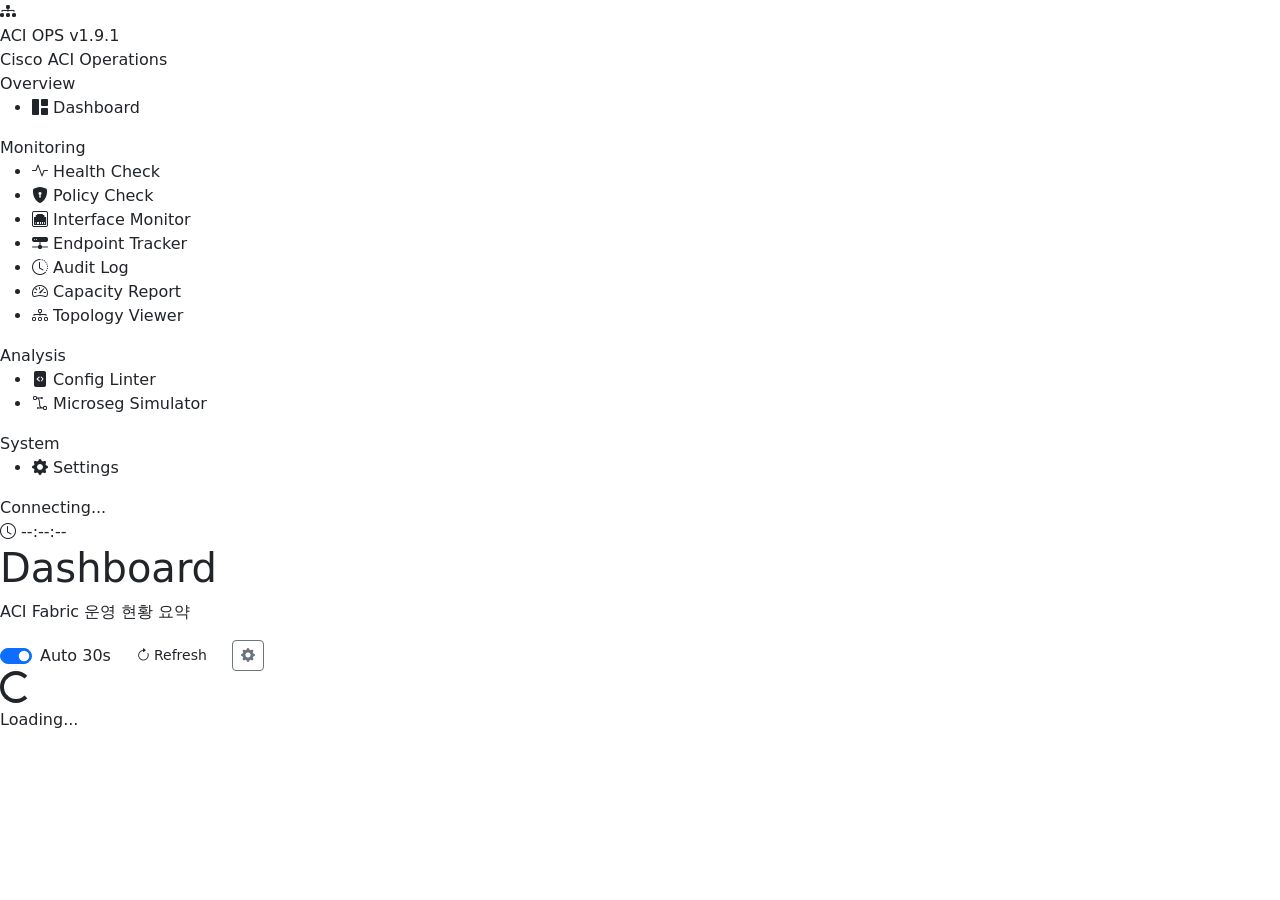
==== commit 8fda2f54: ""feat: add Settings UI and GET /api/setup/config for v1.9.1"" ====
--- a/frontend/index.html
+++ b/frontend/index.html
@@ -16,6 +16,8 @@
            - Brand 영역 재설계 (Cisco DevNet 스타일)
            - nav-item 구조 변경 (아이콘/라벨/배지 분리)
            - sidebar-footer 추가 (연결 상태 + 마지막 업데이트)
+         v1.9.1 변경:
+           - System 그룹 추가 (Settings)
          ============================================ -->
     <div id="sidebar" class="sidebar">
 
@@ -27,7 +29,7 @@
                 </div>
                 <div class="brand-info">
                     <span class="brand-name">ACI OPS</span>
-                    <span class="brand-version">v1.8.0</span>
+                    <span class="brand-version">v1.9.1</span>
                 </div>
             </div>
             <div class="brand-tagline">Cisco ACI Operations</div>
@@ -96,6 +98,17 @@
                     <li class="nav-item" id="nav-simulator" onclick="navigateTo('simulator')">
                         <span class="nav-icon"><i class="bi bi-bezier2"></i></span>
                         <span class="nav-label">Microseg Simulator</span>
+                    </li>
+                </ul>
+            </div>
+
+            <!-- System 그룹 (v1.9.1 신규) -->
+            <div class="nav-group">
+                <div class="nav-group-label">System</div>
+                <ul class="nav-list">
+                    <li class="nav-item" id="nav-settings" onclick="navigateTo('settings')">
+                        <span class="nav-icon"><i class="bi bi-gear-fill"></i></span>
+                        <span class="nav-label">Settings</span>
                     </li>
                 </ul>
             </div>
@@ -119,7 +132,8 @@
          ============================================ -->
     <div id="main-wrapper" class="main-wrapper">
 
-        <!-- 섹션 헤더 (v1.8.0 신규: 타이틀 + 부제목 + 액션 영역) -->
+        <!-- 섹션 헤더 (v1.8.0 신규: 타이틀 + 부제목 + 액션 영역)
+             v1.9.1 변경: 설정 아이콘 버튼 추가 -->
         <div class="section-header" id="section-header">
             <div class="section-title-area">
                 <h1 class="section-title" id="section-title">Dashboard</h1>
@@ -133,6 +147,9 @@
                     </div>
                     <button class="btn btn-cisco btn-sm" onclick="refreshCurrent()" id="btn-refresh">
                         <i class="bi bi-arrow-clockwise me-1"></i>Refresh
+                    </button>
+                    <button class="btn btn-outline-secondary btn-sm" onclick="navigateTo('settings')" title="Settings">
+                        <i class="bi bi-gear-fill"></i>
                     </button>
                 </div>
             </div>
@@ -190,6 +207,7 @@
     <script src="/static/js/topology.js"></script>
     <script src="/static/js/linter.js"></script>
     <script src="/static/js/simulator.js"></script>
+    <script src="/static/js/settings.js"></script>
 
     <script>
         // ============================================
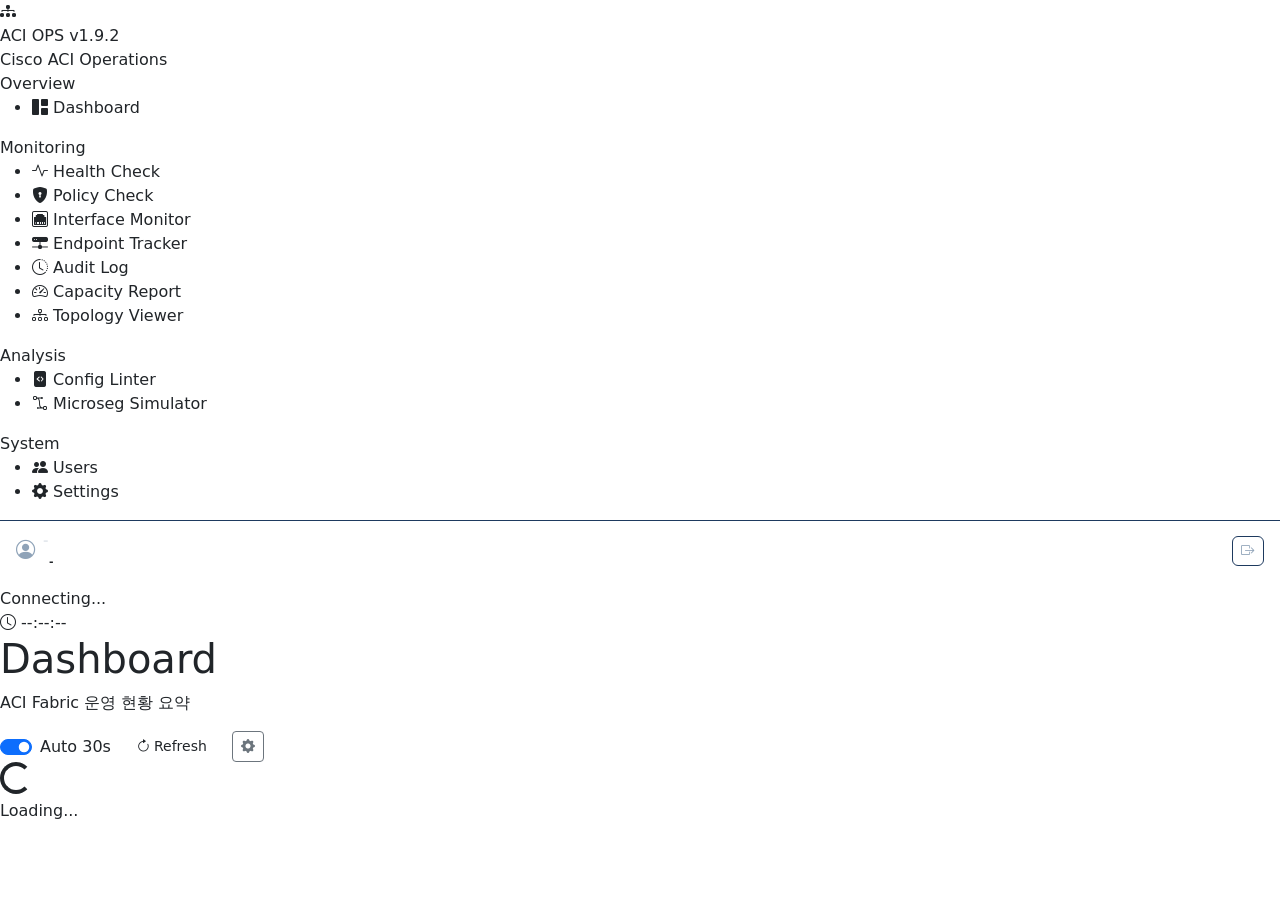
==== commit db8bbef3: ""fix(users): rewrite users.js scaffold with Bootstrap/style.css patterns"" ====
--- a/frontend/index.html
+++ b/frontend/index.html
@@ -7,21 +7,91 @@
     <link href="https://cdn.jsdelivr.net/npm/bootstrap@5.3.0/dist/css/bootstrap.min.css" rel="stylesheet">
     <link rel="stylesheet" href="https://cdn.jsdelivr.net/npm/bootstrap-icons@1.10.0/font/bootstrap-icons.css">
     <link rel="stylesheet" href="/static/css/style.css">
+    <style>
+        /* ============================================
+           v1.9.2: 사이드바 사용자 정보 + 역할 배지
+           ============================================ */
+        .sidebar-user {
+            display: flex;
+            align-items: center;
+            justify-content: space-between;
+            padding: 10px 16px;
+            border-top: 1px solid var(--border-color, #1e3a5f);
+            margin-bottom: 6px;
+        }
+        .user-info {
+            display: flex;
+            align-items: center;
+            gap: 8px;
+            overflow: hidden;
+        }
+        .user-icon {
+            font-size: 1.2rem;
+            color: var(--text-muted, #8fa3b8);
+            flex-shrink: 0;
+        }
+        .user-detail {
+            display: flex;
+            flex-direction: column;
+            overflow: hidden;
+        }
+        .user-name {
+            font-size: 0.82rem;
+            font-weight: 600;
+            color: var(--text-main, #e4e8ed);
+            white-space: nowrap;
+            overflow: hidden;
+            text-overflow: ellipsis;
+        }
+        .sidebar-role-badge {
+            font-size: 0.68rem;
+            font-weight: 700;
+            letter-spacing: 0.5px;
+            text-transform: uppercase;
+            padding: 1px 6px;
+            border-radius: 4px;
+            display: inline-block;
+            margin-top: 2px;
+        }
+        .role-admin {
+            background: rgba(4, 159, 212, 0.2);
+            color: #049fd4;
+            border: 1px solid rgba(4, 159, 212, 0.3);
+        }
+        .role-viewer {
+            background: rgba(34, 197, 94, 0.15);
+            color: #22c55e;
+            border: 1px solid rgba(34, 197, 94, 0.25);
+        }
+        .btn-logout {
+            background: none;
+            border: 1px solid var(--border-color, #1e3a5f);
+            color: var(--text-muted, #8fa3b8);
+            border-radius: 6px;
+            padding: 4px 8px;
+            cursor: pointer;
+            font-size: 0.85rem;
+            transition: color 0.2s, border-color 0.2s;
+            flex-shrink: 0;
+        }
+        .btn-logout:hover {
+            color: #ef4444;
+            border-color: rgba(239, 68, 68, 0.4);
+        }
+    </style>
 </head>
 <body>
 
     <!-- ============================================
          Sidebar (240px 고정)
-         v1.8.0 변경:
-           - Brand 영역 재설계 (Cisco DevNet 스타일)
-           - nav-item 구조 변경 (아이콘/라벨/배지 분리)
-           - sidebar-footer 추가 (연결 상태 + 마지막 업데이트)
-         v1.9.1 변경:
-           - System 그룹 추가 (Settings)
+         v1.9.2 변경:
+           - Users nav-item 추가 (admin-only)
+           - Settings admin-only 클래스 추가
+           - 사이드바 푸터에 사용자 정보 + 로그아웃 버튼 추가
          ============================================ -->
     <div id="sidebar" class="sidebar">
 
-        <!-- Brand 영역 (v1.8.0 신규) -->
+        <!-- Brand 영역 -->
         <div class="sidebar-brand">
             <div class="brand-logo">
                 <div class="brand-icon">
@@ -29,7 +99,7 @@
                 </div>
                 <div class="brand-info">
                     <span class="brand-name">ACI OPS</span>
-                    <span class="brand-version">v1.9.1</span>
+                    <span class="brand-version">v1.9.2</span>
                 </div>
             </div>
             <div class="brand-tagline">Cisco ACI Operations</div>
@@ -102,11 +172,15 @@
                 </ul>
             </div>
 
-            <!-- System 그룹 (v1.9.1 신규) -->
+            <!-- System 그룹 (v1.9.1 신규 / v1.9.2: Users 추가, admin-only 적용) -->
             <div class="nav-group">
                 <div class="nav-group-label">System</div>
                 <ul class="nav-list">
-                    <li class="nav-item" id="nav-settings" onclick="navigateTo('settings')">
+                    <li class="nav-item admin-only" id="nav-users" onclick="navigateTo('users')">
+                        <span class="nav-icon"><i class="bi bi-people-fill"></i></span>
+                        <span class="nav-label">Users</span>
+                    </li>
+                    <li class="nav-item admin-only" id="nav-settings" onclick="navigateTo('settings')">
                         <span class="nav-icon"><i class="bi bi-gear-fill"></i></span>
                         <span class="nav-label">Settings</span>
                     </li>
@@ -114,8 +188,22 @@
             </div>
         </nav>
 
-        <!-- 사이드바 푸터: 연결 상태 + 마지막 업데이트 (v1.8.0 신규) -->
+        <!-- 사이드바 푸터 (v1.9.2: 사용자 정보 + 로그아웃 추가) -->
         <div class="sidebar-footer">
+            <!-- 사용자 정보 + 로그아웃 (v1.9.2 신규) -->
+            <div class="sidebar-user">
+                <div class="user-info">
+                    <span class="user-icon"><i class="bi bi-person-circle"></i></span>
+                    <div class="user-detail">
+                        <span class="user-name" id="sidebar-username">-</span>
+                        <span class="sidebar-role-badge" id="sidebar-role">-</span>
+                    </div>
+                </div>
+                <button class="btn-logout" onclick="doLogout()" title="Logout">
+                    <i class="bi bi-box-arrow-right"></i>
+                </button>
+            </div>
+            <!-- 연결 상태 + 마지막 업데이트 -->
             <div class="conn-status">
                 <span class="conn-dot" id="conn-dot"></span>
                 <span class="conn-label" id="conn-label">Connecting...</span>
@@ -132,8 +220,7 @@
          ============================================ -->
     <div id="main-wrapper" class="main-wrapper">
 
-        <!-- 섹션 헤더 (v1.8.0 신규: 타이틀 + 부제목 + 액션 영역)
-             v1.9.1 변경: 설정 아이콘 버튼 추가 -->
+        <!-- 섹션 헤더 -->
         <div class="section-header" id="section-header">
             <div class="section-title-area">
                 <h1 class="section-title" id="section-title">Dashboard</h1>
@@ -148,7 +235,7 @@
                     <button class="btn btn-cisco btn-sm" onclick="refreshCurrent()" id="btn-refresh">
                         <i class="bi bi-arrow-clockwise me-1"></i>Refresh
                     </button>
-                    <button class="btn btn-outline-secondary btn-sm" onclick="navigateTo('settings')" title="Settings">
+                    <button class="btn btn-outline-secondary btn-sm admin-only" onclick="navigateTo('settings')" title="Settings">
                         <i class="bi bi-gear-fill"></i>
                     </button>
                 </div>
@@ -197,6 +284,7 @@
 
     <!-- Application JS: 로딩 순서 고정 (common.js 반드시 first) -->
     <script src="/static/js/common.js"></script>
+    <script src="/static/js/auth.js"></script>
     <script src="/static/js/dashboard.js"></script>
     <script src="/static/js/health.js"></script>
     <script src="/static/js/policy.js"></script>
@@ -208,13 +296,14 @@
     <script src="/static/js/linter.js"></script>
     <script src="/static/js/simulator.js"></script>
     <script src="/static/js/settings.js"></script>
+    <script src="/static/js/users.js"></script>
 
     <script>
         // ============================================
-        // v1.8.0 Init Block
-        // SECTION_META, navigateTo 래퍼 → common.js로 이동
+        // v1.9.2 Init Block
         // ============================================
         window.onload = function () {
+            loadCurrentUser();   // JWT 검증 + 사용자 정보 표시 (v1.9.2)
             setupAutoRefresh();
             navigateTo('dashboard');
         };
